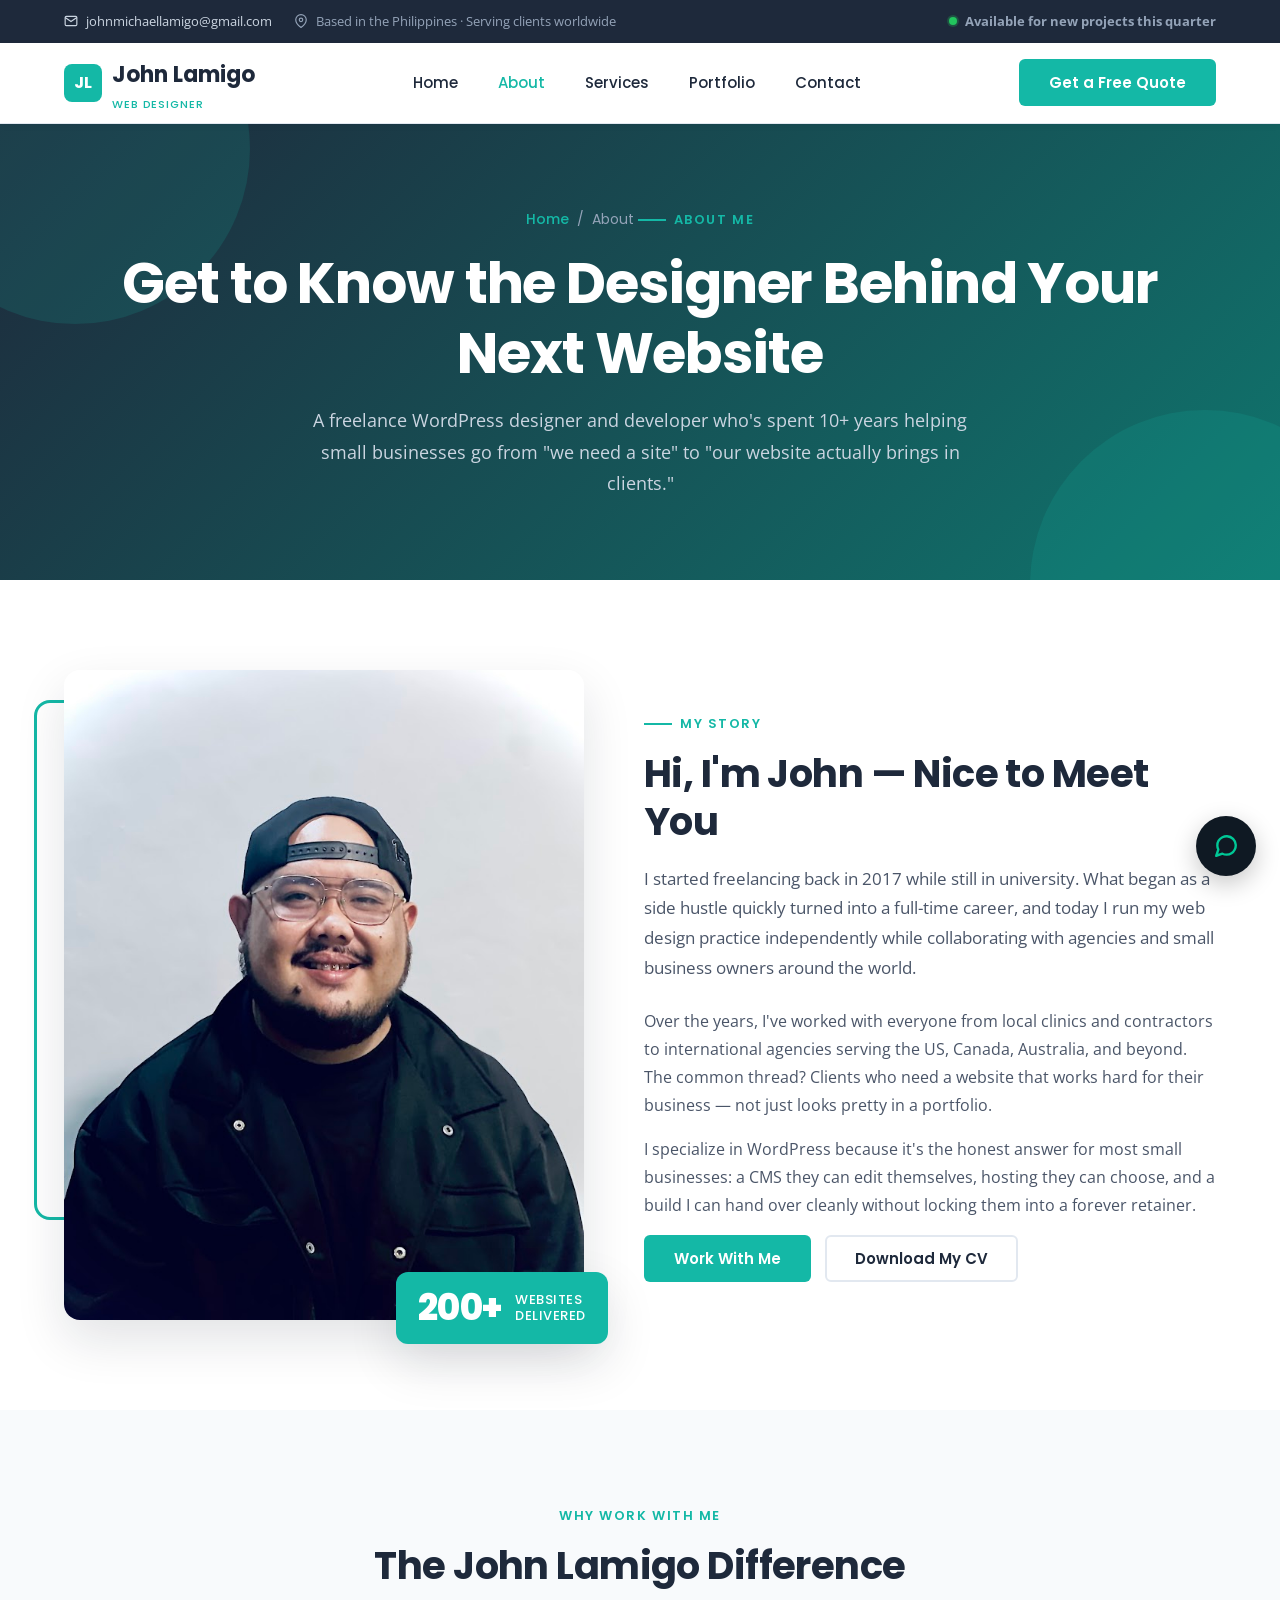
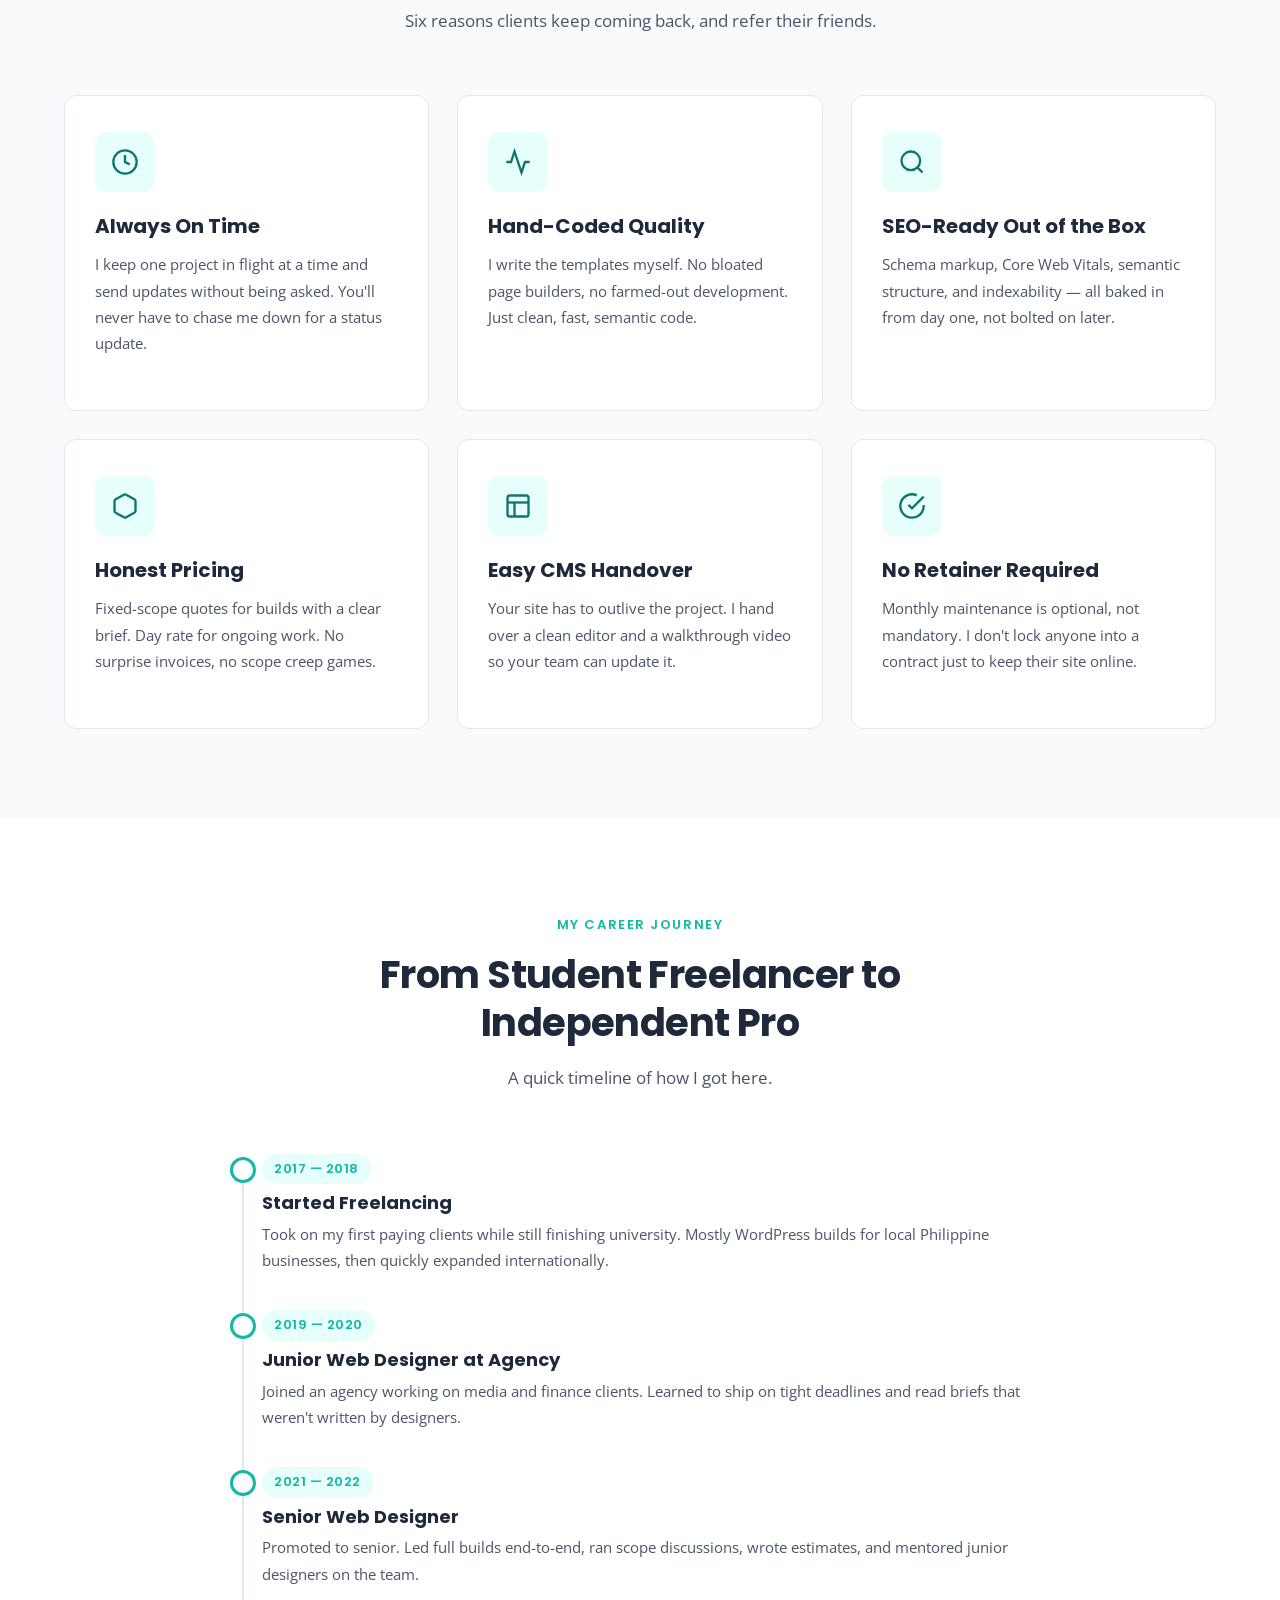
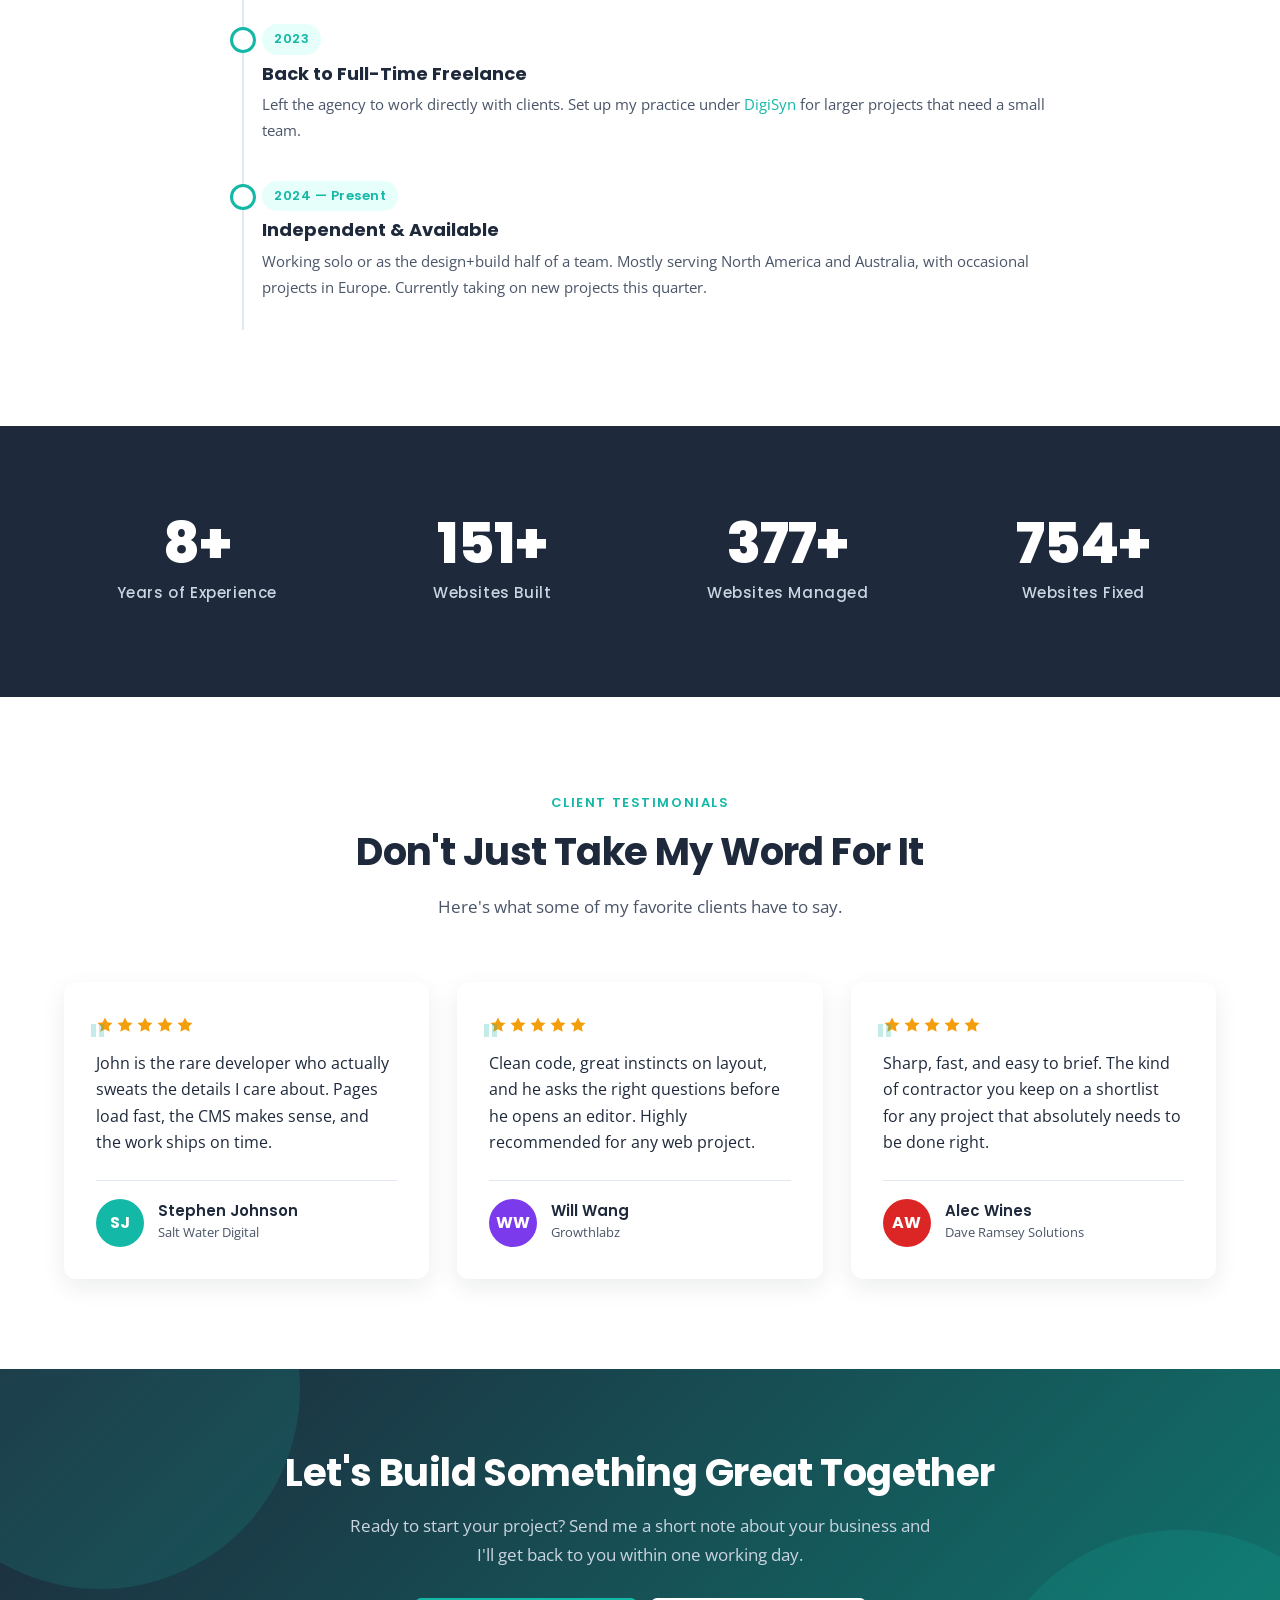
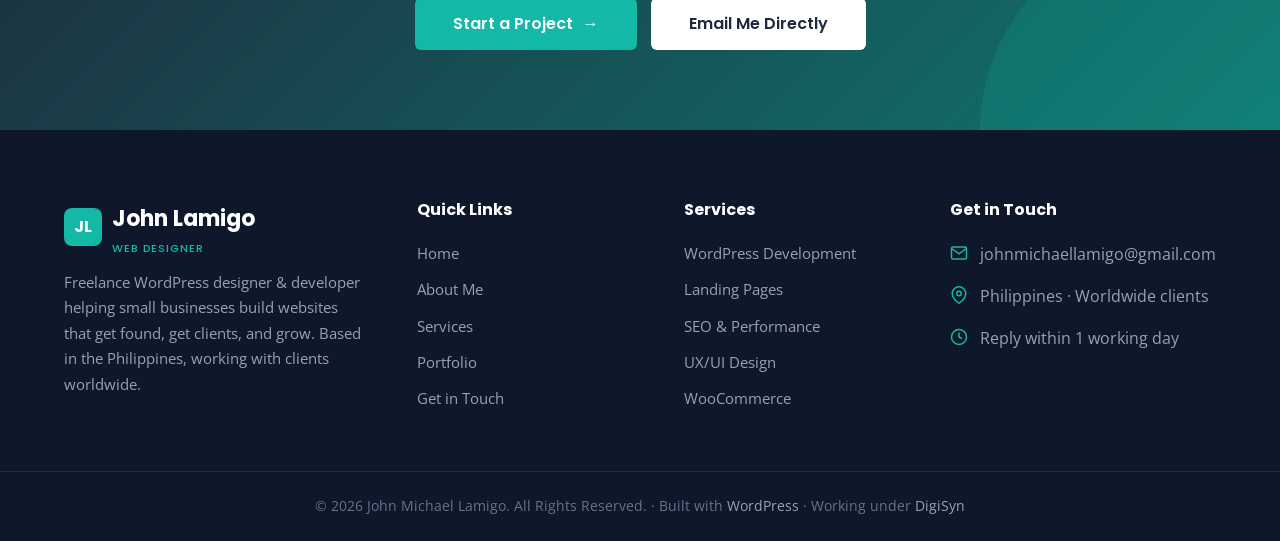
==== about.html @ da776860 "Add website files" ====
<!DOCTYPE html>
<html lang="en">
<head>
<meta charset="UTF-8">
<meta name="viewport" content="width=device-width, initial-scale=1.0">
<title>About Me — John Michael Lamigo, Freelance Web Designer</title>
<meta name="description" content="Meet John Michael Lamigo — freelance WordPress designer & developer with 10+ years of experience, 200+ built, 500+ managed, and 1000+ fixed websites for clients worldwide.">
<link rel="canonical" href="https://johnlamigo.com/about">
<link rel="stylesheet" href="style.css">
</head>
<body>

<div class="utility-bar">
  <div class="container">
    <div class="ub-info">
      <a href="mailto:johnmichaellamigo@gmail.com">
        <svg viewBox="0 0 24 24"><path d="M4 4h16c1.1 0 2 .9 2 2v12c0 1.1-.9 2-2 2H4c-1.1 0-2-.9-2-2V6c0-1.1.9-2 2-2z"/><polyline points="22,6 12,13 2,6"/></svg>
        johnmichaellamigo@gmail.com
      </a>
      <span>
        <svg viewBox="0 0 24 24"><path d="M21 10c0 7-9 13-9 13s-9-6-9-13a9 9 0 0118 0z"/><circle cx="12" cy="10" r="3"/></svg>
        Based in the Philippines · Serving clients worldwide
      </span>
    </div>
    <div class="ub-status"><span class="dot"></span><strong>Available for new projects this quarter</strong></div>
  </div>
</div>

<header class="site-header">
  <div class="container">
    <a href="index.html" class="logo">
      <span class="logo-mark"><span>JL</span></span>
      <span class="logo-text">John Lamigo<small>Web Designer</small></span>
    </a>
    <nav>
      <ul class="main-nav" id="mainNav">
        <li><a href="index.html">Home</a></li>
        <li><a href="about.html" class="current">About</a></li>
        <li><a href="services.html">Services</a></li>
        <li><a href="work.html">Portfolio</a></li>
        <li><a href="index.html#contact">Contact</a></li>
      </ul>
    </nav>
    <div class="header-cta">
      <a href="index.html#contact" class="btn btn-primary">Get a Free Quote</a>
      <button class="menu-toggle" aria-expanded="false" aria-controls="mainNav" aria-label="Open menu">
        <svg viewBox="0 0 24 24"><line x1="3" y1="6" x2="21" y2="6"/><line x1="3" y1="12" x2="21" y2="12"/><line x1="3" y1="18" x2="21" y2="18"/></svg>
      </button>
    </div>
  </div>
</header>

<main>

<section class="page-hero">
  <div class="container">
    <div class="breadcrumb"><a href="index.html">Home</a> <span>/</span> <span>About</span></div>
    <div class="eyebrow">About Me</div>
    <h1>Get to Know the Designer Behind Your Next Website</h1>
    <p class="lead">A freelance WordPress designer and developer who's spent 10+ years helping small businesses go from "we need a site" to "our website actually brings in clients."</p>
  </div>
</section>

<section class="section">
  <div class="container">
    <div class="about-grid">
      <div class="about-photo-wrap rv">
        <div class="about-photo">
          <img src="john.jpg" alt="John Michael Lamigo">
        </div>
        <div class="about-photo-badge">
          <span class="num">200+</span>
          <span class="lbl">Websites<br>Delivered</span>
        </div>
      </div>

      <div class="about-body rv">
        <div class="eyebrow">My Story</div>
        <h2>Hi, I'm John — Nice to Meet You</h2>
        <p class="lead">
          I started freelancing back in 2017 while still in university. What began as a side hustle quickly turned into a full-time career, and today I run my web design practice independently while collaborating with agencies and small business owners around the world.
        </p>
        <p>
          Over the years, I've worked with everyone from local clinics and contractors to international agencies serving the US, Canada, Australia, and beyond. The common thread? Clients who need a website that works hard for their business — not just looks pretty in a portfolio.
        </p>
        <p>
          I specialize in WordPress because it's the honest answer for most small businesses: a CMS they can edit themselves, hosting they can choose, and a build I can hand over cleanly without locking them into a forever retainer.
        </p>
        <div class="about-actions">
          <a href="index.html#contact" class="btn btn-primary">Work With Me</a>
          <a href="https://johnlamigo.digisyn.co/wp-content/uploads/2025/09/JOHN-MICHAEL-LAMIGO-CV-2025.pdf" class="btn btn-outline" target="_blank" rel="noopener">Download My CV</a>
        </div>
      </div>
    </div>
  </div>
</section>

<section class="section gray">
  <div class="container">
    <div class="section-head rv">
      <div class="eyebrow">Why Work With Me</div>
      <h2>The John Lamigo Difference</h2>
      <p class="lead">Six reasons clients keep coming back, and refer their friends.</p>
    </div>

    <div class="svc-grid">
      <div class="svc-card rv">
        <div class="svc-icon"><svg viewBox="0 0 24 24"><circle cx="12" cy="12" r="10"/><polyline points="12 6 12 12 16 14"/></svg></div>
        <h3>Always On Time</h3>
        <p>I keep one project in flight at a time and send updates without being asked. You'll never have to chase me down for a status update.</p>
      </div>
      <div class="svc-card rv">
        <div class="svc-icon"><svg viewBox="0 0 24 24"><polyline points="22 12 18 12 15 21 9 3 6 12 2 12"/></svg></div>
        <h3>Hand-Coded Quality</h3>
        <p>I write the templates myself. No bloated page builders, no farmed-out development. Just clean, fast, semantic code.</p>
      </div>
      <div class="svc-card rv">
        <div class="svc-icon"><svg viewBox="0 0 24 24"><circle cx="11" cy="11" r="8"/><line x1="21" y1="21" x2="16.65" y2="16.65"/></svg></div>
        <h3>SEO-Ready Out of the Box</h3>
        <p>Schema markup, Core Web Vitals, semantic structure, and indexability — all baked in from day one, not bolted on later.</p>
      </div>
      <div class="svc-card rv">
        <div class="svc-icon"><svg viewBox="0 0 24 24"><path d="M21 16V8a2 2 0 00-1-1.73l-7-4a2 2 0 00-2 0l-7 4A2 2 0 003 8v8a2 2 0 001 1.73l7 4a2 2 0 002 0l7-4A2 2 0 0021 16z"/></svg></div>
        <h3>Honest Pricing</h3>
        <p>Fixed-scope quotes for builds with a clear brief. Day rate for ongoing work. No surprise invoices, no scope creep games.</p>
      </div>
      <div class="svc-card rv">
        <div class="svc-icon"><svg viewBox="0 0 24 24"><rect x="3" y="3" width="18" height="18" rx="2"/><line x1="3" y1="9" x2="21" y2="9"/><line x1="9" y1="21" x2="9" y2="9"/></svg></div>
        <h3>Easy CMS Handover</h3>
        <p>Your site has to outlive the project. I hand over a clean editor and a walkthrough video so your team can update it.</p>
      </div>
      <div class="svc-card rv">
        <div class="svc-icon"><svg viewBox="0 0 24 24"><path d="M22 11.08V12a10 10 0 11-5.93-9.14"/><polyline points="22 4 12 14.01 9 11.01"/></svg></div>
        <h3>No Retainer Required</h3>
        <p>Monthly maintenance is optional, not mandatory. I don't lock anyone into a contract just to keep their site online.</p>
      </div>
    </div>
  </div>
</section>

<!-- Timeline -->
<section class="section">
  <div class="container">
    <div class="section-head rv">
      <div class="eyebrow">My Career Journey</div>
      <h2>From Student Freelancer to Independent Pro</h2>
      <p class="lead">A quick timeline of how I got here.</p>
    </div>

    <div class="timeline rv">
      <div class="tl-item">
        <span class="tl-year">2017 — 2018</span>
        <h3>Started Freelancing</h3>
        <p>Took on my first paying clients while still finishing university. Mostly WordPress builds for local Philippine businesses, then quickly expanded internationally.</p>
      </div>
      <div class="tl-item">
        <span class="tl-year">2019 — 2020</span>
        <h3>Junior Web Designer at Agency</h3>
        <p>Joined an agency working on media and finance clients. Learned to ship on tight deadlines and read briefs that weren't written by designers.</p>
      </div>
      <div class="tl-item">
        <span class="tl-year">2021 — 2022</span>
        <h3>Senior Web Designer</h3>
        <p>Promoted to senior. Led full builds end-to-end, ran scope discussions, wrote estimates, and mentored junior designers on the team.</p>
      </div>
      <div class="tl-item">
        <span class="tl-year">2023</span>
        <h3>Back to Full-Time Freelance</h3>
        <p>Left the agency to work directly with clients. Set up my practice under <a href="https://digisyn.co" rel="noopener" target="_blank">DigiSyn</a> for larger projects that need a small team.</p>
      </div>
      <div class="tl-item">
        <span class="tl-year">2024 — Present</span>
        <h3>Independent &amp; Available</h3>
        <p>Working solo or as the design+build half of a team. Mostly serving North America and Australia, with occasional projects in Europe. Currently taking on new projects this quarter.</p>
      </div>
    </div>
  </div>
</section>

<!-- Stats -->
<section class="section dark">
  <div class="container">
    <div class="stats-grid rv">
      <div class="stat-item">
        <h3><span data-count="10" data-suffix="+">0</span></h3>
        <p>Years of Experience</p>
      </div>
      <div class="stat-item">
        <h3><span data-count="200" data-suffix="+">0</span></h3>
        <p>Websites Built</p>
      </div>
      <div class="stat-item">
        <h3><span data-count="500" data-suffix="+">0</span></h3>
        <p>Websites Managed</p>
      </div>
      <div class="stat-item">
        <h3><span data-count="1000" data-suffix="+">0</span></h3>
        <p>Websites Fixed</p>
      </div>
    </div>
  </div>
</section>

<!-- Testimonials -->
<section class="section">
  <div class="container">
    <div class="section-head rv">
      <div class="eyebrow">Client Testimonials</div>
      <h2>Don't Just Take My Word For It</h2>
      <p class="lead">Here's what some of my favorite clients have to say.</p>
    </div>

    <div class="testi-grid">
      <div class="testi-card rv">
        <div class="stars">
          <svg viewBox="0 0 24 24"><polygon points="12 2 15.09 8.26 22 9.27 17 14.14 18.18 21.02 12 17.77 5.82 21.02 7 14.14 2 9.27 8.91 8.26 12 2"/></svg>
          <svg viewBox="0 0 24 24"><polygon points="12 2 15.09 8.26 22 9.27 17 14.14 18.18 21.02 12 17.77 5.82 21.02 7 14.14 2 9.27 8.91 8.26 12 2"/></svg>
          <svg viewBox="0 0 24 24"><polygon points="12 2 15.09 8.26 22 9.27 17 14.14 18.18 21.02 12 17.77 5.82 21.02 7 14.14 2 9.27 8.91 8.26 12 2"/></svg>
          <svg viewBox="0 0 24 24"><polygon points="12 2 15.09 8.26 22 9.27 17 14.14 18.18 21.02 12 17.77 5.82 21.02 7 14.14 2 9.27 8.91 8.26 12 2"/></svg>
          <svg viewBox="0 0 24 24"><polygon points="12 2 15.09 8.26 22 9.27 17 14.14 18.18 21.02 12 17.77 5.82 21.02 7 14.14 2 9.27 8.91 8.26 12 2"/></svg>
        </div>
        <blockquote>John is the rare developer who actually sweats the details I care about. Pages load fast, the CMS makes sense, and the work ships on time.</blockquote>
        <div class="testi-author">
          <div class="testi-avatar">SJ</div>
          <div><p class="name">Stephen Johnson</p><p class="role">Salt Water Digital</p></div>
        </div>
      </div>

      <div class="testi-card rv">
        <div class="stars">
          <svg viewBox="0 0 24 24"><polygon points="12 2 15.09 8.26 22 9.27 17 14.14 18.18 21.02 12 17.77 5.82 21.02 7 14.14 2 9.27 8.91 8.26 12 2"/></svg>
          <svg viewBox="0 0 24 24"><polygon points="12 2 15.09 8.26 22 9.27 17 14.14 18.18 21.02 12 17.77 5.82 21.02 7 14.14 2 9.27 8.91 8.26 12 2"/></svg>
          <svg viewBox="0 0 24 24"><polygon points="12 2 15.09 8.26 22 9.27 17 14.14 18.18 21.02 12 17.77 5.82 21.02 7 14.14 2 9.27 8.91 8.26 12 2"/></svg>
          <svg viewBox="0 0 24 24"><polygon points="12 2 15.09 8.26 22 9.27 17 14.14 18.18 21.02 12 17.77 5.82 21.02 7 14.14 2 9.27 8.91 8.26 12 2"/></svg>
          <svg viewBox="0 0 24 24"><polygon points="12 2 15.09 8.26 22 9.27 17 14.14 18.18 21.02 12 17.77 5.82 21.02 7 14.14 2 9.27 8.91 8.26 12 2"/></svg>
        </div>
        <blockquote>Clean code, great instincts on layout, and he asks the right questions before he opens an editor. Highly recommended for any web project.</blockquote>
        <div class="testi-author">
          <div class="testi-avatar" style="background:#7C3AED;">WW</div>
          <div><p class="name">Will Wang</p><p class="role">Growthlabz</p></div>
        </div>
      </div>

      <div class="testi-card rv">
        <div class="stars">
          <svg viewBox="0 0 24 24"><polygon points="12 2 15.09 8.26 22 9.27 17 14.14 18.18 21.02 12 17.77 5.82 21.02 7 14.14 2 9.27 8.91 8.26 12 2"/></svg>
          <svg viewBox="0 0 24 24"><polygon points="12 2 15.09 8.26 22 9.27 17 14.14 18.18 21.02 12 17.77 5.82 21.02 7 14.14 2 9.27 8.91 8.26 12 2"/></svg>
          <svg viewBox="0 0 24 24"><polygon points="12 2 15.09 8.26 22 9.27 17 14.14 18.18 21.02 12 17.77 5.82 21.02 7 14.14 2 9.27 8.91 8.26 12 2"/></svg>
          <svg viewBox="0 0 24 24"><polygon points="12 2 15.09 8.26 22 9.27 17 14.14 18.18 21.02 12 17.77 5.82 21.02 7 14.14 2 9.27 8.91 8.26 12 2"/></svg>
          <svg viewBox="0 0 24 24"><polygon points="12 2 15.09 8.26 22 9.27 17 14.14 18.18 21.02 12 17.77 5.82 21.02 7 14.14 2 9.27 8.91 8.26 12 2"/></svg>
        </div>
        <blockquote>Sharp, fast, and easy to brief. The kind of contractor you keep on a shortlist for any project that absolutely needs to be done right.</blockquote>
        <div class="testi-author">
          <div class="testi-avatar" style="background:#DC2626;">AW</div>
          <div><p class="name">Alec Wines</p><p class="role">Dave Ramsey Solutions</p></div>
        </div>
      </div>
    </div>
  </div>
</section>

<!-- CTA -->
<section class="cta-banner">
  <div class="container">
    <h2 class="rv">Let's Build Something Great Together</h2>
    <p class="rv">Ready to start your project? Send me a short note about your business and I'll get back to you within one working day.</p>
    <div class="cta-actions rv">
      <a href="index.html#contact" class="btn btn-primary btn-lg">Start a Project <span class="arrow">→</span></a>
      <a href="mailto:johnmichaellamigo@gmail.com" class="btn btn-light btn-lg">Email Me Directly</a>
    </div>
  </div>
</section>

</main>

<footer class="site-footer">
  <div class="container">
    <div class="footer-grid">
      <div class="footer-about">
        <a href="index.html" class="logo">
          <span class="logo-mark"><span>JL</span></span>
          <span class="logo-text">John Lamigo<small>Web Designer</small></span>
        </a>
        <p>Freelance WordPress designer & developer helping small businesses build websites that get found, get clients, and grow. Based in the Philippines, working with clients worldwide.</p>
      </div>
      <div>
        <h4>Quick Links</h4>
        <ul>
          <li><a href="index.html">Home</a></li>
          <li><a href="about.html">About Me</a></li>
          <li><a href="services.html">Services</a></li>
          <li><a href="work.html">Portfolio</a></li>
          <li><a href="index.html#contact">Get in Touch</a></li>
        </ul>
      </div>
      <div>
        <h4>Services</h4>
        <ul>
          <li><a href="services.html#wordpress">WordPress Development</a></li>
          <li><a href="services.html#funnels">Landing Pages</a></li>
          <li><a href="services.html#seo">SEO & Performance</a></li>
          <li><a href="services.html#ux">UX/UI Design</a></li>
          <li><a href="services.html#woo">WooCommerce</a></li>
        </ul>
      </div>
      <div>
        <h4>Get in Touch</h4>
        <div class="footer-contact-item">
          <svg viewBox="0 0 24 24"><path d="M4 4h16c1.1 0 2 .9 2 2v12c0 1.1-.9 2-2 2H4c-1.1 0-2-.9-2-2V6c0-1.1.9-2 2-2z"/><polyline points="22,6 12,13 2,6"/></svg>
          <a href="mailto:johnmichaellamigo@gmail.com">johnmichaellamigo@gmail.com</a>
        </div>
        <div class="footer-contact-item">
          <svg viewBox="0 0 24 24"><path d="M21 10c0 7-9 13-9 13s-9-6-9-13a9 9 0 0118 0z"/><circle cx="12" cy="10" r="3"/></svg>
          <span>Philippines · Worldwide clients</span>
        </div>
        <div class="footer-contact-item">
          <svg viewBox="0 0 24 24"><circle cx="12" cy="12" r="10"/><polyline points="12 6 12 12 16 14"/></svg>
          <span>Reply within 1 working day</span>
        </div>
      </div>
    </div>
  </div>
  <div class="footer-bar">
    <div class="container">
      © <span id="year">2025</span> John Michael Lamigo. All Rights Reserved. ·
      Built with <a href="https://wordpress.org" rel="noopener">WordPress</a> ·
      Working under <a href="https://digisyn.co" rel="noopener">DigiSyn</a>
    </div>
  </div>
</footer>

<script>document.getElementById('year').textContent = new Date().getFullYear();</script>
<script src="site.js" defer></script>
<script src="chatbot.js" defer></script>
</body>
</html>
---- style.css ----
/* =================================================================
   John Michael Lamigo — Web Designer & Developer
   Theme: classic WordPress freelancer (Astra-style)
   ================================================================= */

@import url('https://fonts.googleapis.com/css2?family=Poppins:wght@300;400;500;600;700;800&family=Open+Sans:wght@400;500;600&display=swap');

/* ---------- reset + base ---------- */
*, *::before, *::after { box-sizing: border-box; }
html { scroll-behavior: smooth; }
body {
  margin: 0;
  font-family: 'Open Sans', system-ui, -apple-system, Segoe UI, Roboto, sans-serif;
  font-size: 16px;
  line-height: 1.75;
  color: #4A5568;
  background: #ffffff;
  -webkit-font-smoothing: antialiased;
  overflow-x: hidden;
}
img { max-width: 100%; height: auto; display: block; }

h1, h2, h3, h4, h5, h6 {
  font-family: 'Poppins', sans-serif;
  color: #1E293B;
  margin: 0 0 .6em;
  font-weight: 700;
  line-height: 1.25;
}
h1 { font-size: clamp(2.25rem, 4.4vw, 3.5rem); letter-spacing: -0.02em; }
h2 { font-size: clamp(1.875rem, 3vw, 2.5rem); letter-spacing: -0.015em; }
h3 { font-size: 1.375rem; }
h4 { font-size: 1.125rem; }

p { margin: 0 0 1em; }
a  { color: #14B8A6; text-decoration: none; transition: color .2s ease; }
a:hover { color: #0F766E; }

/* CSS vars for easy theming */
:root {
  --primary:     #1E293B;
  --primary-2:   #334155;
  --accent:      #14B8A6;
  --accent-dark: #0F766E;
  --accent-soft: #E6FFFA;
  --text:        #4A5568;
  --text-dark:   #1E293B;
  --text-light:  #94A3B8;
  --bg:          #FFFFFF;
  --bg-soft:     #F8FAFC;
  --bg-soft-2:   #F1F5F9;
  --border:      #E2E8F0;
  --star:        #F59E0B;
  --shadow-sm:   0 2px 6px rgba(15,23,42,0.06);
  --shadow-md:   0 8px 24px rgba(15,23,42,0.08);
  --shadow-lg:   0 20px 50px rgba(15,23,42,0.12);
}

/* ---------- layout primitives ---------- */
.container {
  max-width: 1200px;
  margin: 0 auto;
  padding: 0 24px;
}

.section { padding: 90px 0; }
.section.gray { background: var(--bg-soft); }
.section.dark { background: var(--primary); color: #CBD5E1; }
.section.dark h1, .section.dark h2, .section.dark h3 { color: #fff; }

.section-head { text-align: center; max-width: 720px; margin: 0 auto 60px; }
.eyebrow {
  display: inline-block;
  font-family: 'Poppins', sans-serif;
  font-size: .8125rem;
  font-weight: 600;
  letter-spacing: 0.12em;
  text-transform: uppercase;
  color: var(--accent);
  margin-bottom: 14px;
  position: relative;
  padding-left: 36px;
}
.eyebrow::before {
  content: '';
  position: absolute;
  left: 0; top: 50%;
  width: 28px; height: 2px;
  background: var(--accent);
  transform: translateY(-50%);
}
.section-head .eyebrow { padding-left: 0; }
.section-head .eyebrow::before { display: none; }
.section-head h2 { margin-bottom: 16px; }
.section-head .lead {
  font-size: 1.0625rem;
  color: var(--text);
  max-width: 600px;
  margin: 0 auto;
}

/* ---------- top utility bar ---------- */
.utility-bar {
  background: var(--primary);
  color: #94A3B8;
  font-size: .8125rem;
  padding: 10px 0;
}
.utility-bar .container {
  display: flex;
  justify-content: space-between;
  align-items: center;
  flex-wrap: wrap;
  gap: 10px;
}
.utility-bar a { color: #CBD5E1; }
.utility-bar a:hover { color: #fff; }
.utility-bar .ub-info {
  display: flex; gap: 22px; flex-wrap: wrap; align-items: center;
}
.utility-bar .ub-info span,
.utility-bar .ub-info a {
  display: inline-flex; align-items: center; gap: 8px;
}
.utility-bar svg { width: 14px; height: 14px; stroke: currentColor; fill: none; stroke-width: 2; }
.utility-bar .ub-status {
  display: inline-flex; align-items: center; gap: 8px;
}
.utility-bar .ub-status .dot {
  width: 8px; height: 8px; border-radius: 50%;
  background: #22C55E;
  box-shadow: 0 0 0 2px rgba(34,197,94,0.25);
}

/* ---------- header / navigation ---------- */
.site-header {
  background: #fff;
  border-bottom: 1px solid var(--border);
  position: sticky;
  top: 0; z-index: 50;
  box-shadow: var(--shadow-sm);
}
.site-header .container {
  display: flex;
  align-items: center;
  justify-content: space-between;
  height: 80px;
}
.logo {
  font-family: 'Poppins', sans-serif;
  font-size: 1.375rem;
  font-weight: 700;
  color: var(--primary);
  display: inline-flex;
  align-items: center;
  gap: 10px;
}
.logo:hover { color: var(--primary); }
.logo-mark {
  width: 38px; height: 38px;
  background: var(--accent);
  border-radius: 8px;
  display: inline-flex;
  align-items: center;
  justify-content: center;
  color: #fff;
  font-weight: 700;
  font-size: 1rem;
  letter-spacing: -0.02em;
}
.logo-mark span { line-height: 1; }
.logo-text small {
  display: block;
  font-size: .6875rem;
  color: var(--accent);
  font-weight: 500;
  letter-spacing: 0.08em;
  text-transform: uppercase;
  line-height: 1;
  margin-top: 4px;
}

.main-nav {
  display: flex;
  align-items: center;
  gap: 8px;
  list-style: none;
  margin: 0; padding: 0;
}
.main-nav a {
  display: inline-block;
  padding: 10px 16px;
  font-family: 'Poppins', sans-serif;
  font-size: .9375rem;
  font-weight: 500;
  color: var(--primary);
  border-radius: 6px;
}
.main-nav a:hover { color: var(--accent); background: var(--bg-soft); }
.main-nav a.current { color: var(--accent); }

.header-cta {
  display: flex; align-items: center; gap: 16px;
}
.menu-toggle {
  display: none;
  background: var(--primary);
  border: 0;
  color: #fff;
  width: 42px; height: 42px;
  border-radius: 6px;
  align-items: center;
  justify-content: center;
}
.menu-toggle svg { width: 22px; height: 22px; stroke: currentColor; fill: none; stroke-width: 2; }

/* ---------- buttons ---------- */
.btn {
  display: inline-flex;
  align-items: center;
  gap: 10px;
  padding: 14px 28px;
  font-family: 'Poppins', sans-serif;
  font-weight: 600;
  font-size: .9375rem;
  border-radius: 6px;
  border: 2px solid transparent;
  cursor: pointer;
  transition: all .25s ease;
  text-align: center;
  line-height: 1;
}
.btn-primary {
  background: var(--accent);
  color: #fff;
}
.btn-primary:hover {
  background: var(--accent-dark);
  color: #fff;
  transform: translateY(-2px);
  box-shadow: 0 10px 20px rgba(20,184,166,0.3);
}
.btn-outline {
  background: transparent;
  color: var(--primary);
  border-color: var(--border);
}
.btn-outline:hover {
  background: var(--primary);
  color: #fff;
  border-color: var(--primary);
}
.btn-dark {
  background: var(--primary);
  color: #fff;
}
.btn-dark:hover {
  background: var(--accent);
  color: #fff;
  transform: translateY(-2px);
}
.btn-light {
  background: #fff;
  color: var(--primary);
}
.btn-light:hover {
  background: var(--accent);
  color: #fff;
}
.btn .arrow { transition: transform .2s ease; }
.btn:hover .arrow { transform: translateX(3px); }
.btn-lg { padding: 16px 36px; font-size: 1rem; }
.btn-sm { padding: 10px 20px; font-size: .8125rem; }

/* ---------- HERO ---------- */
.hero {
  position: relative;
  padding: 100px 0 100px;
  background: linear-gradient(135deg, #F8FAFC 0%, #E6FFFA 100%);
  overflow: hidden;
}
.hero::before {
  content: '';
  position: absolute;
  right: -200px; top: -150px;
  width: 600px; height: 600px;
  background: radial-gradient(circle, rgba(20,184,166,0.12) 0%, transparent 70%);
  border-radius: 50%;
  pointer-events: none;
}
.hero-grid {
  display: grid;
  grid-template-columns: 1.2fr 1fr;
  gap: 60px;
  align-items: center;
  position: relative;
}
.hero-eyebrow {
  display: inline-flex;
  align-items: center;
  gap: 10px;
  padding: 8px 18px;
  background: rgba(20,184,166,0.12);
  color: var(--accent-dark);
  border-radius: 999px;
  font-family: 'Poppins', sans-serif;
  font-size: .8125rem;
  font-weight: 600;
  letter-spacing: 0.04em;
  margin-bottom: 20px;
}
.hero-eyebrow .dot {
  width: 8px; height: 8px; border-radius: 50%;
  background: #22C55E;
  animation: hero-pulse 2s ease-out infinite;
}
@keyframes hero-pulse {
  0% { box-shadow: 0 0 0 0 rgba(34,197,94,0.5); }
  70% { box-shadow: 0 0 0 8px rgba(34,197,94,0); }
}
.hero h1 {
  margin-bottom: 20px;
}
.hero h1 .accent {
  color: var(--accent);
  position: relative;
}
.hero h1 .accent::after {
  content: '';
  position: absolute;
  left: 0; bottom: 4px;
  height: 8px; width: 100%;
  background: rgba(20,184,166,0.18);
  z-index: -1;
}
.hero-sub {
  font-size: 1.125rem;
  color: var(--text);
  margin-bottom: 32px;
  max-width: 520px;
}
.hero-actions {
  display: flex; gap: 14px; flex-wrap: wrap;
  margin-bottom: 36px;
}
.hero-trust {
  display: flex; gap: 24px; flex-wrap: wrap; align-items: center;
}
.hero-trust .stars { display: inline-flex; gap: 2px; color: var(--star); }
.hero-trust .stars svg { width: 16px; height: 16px; fill: currentColor; }
.hero-trust strong { color: var(--primary); font-family: 'Poppins', sans-serif; font-weight: 600; }
.hero-trust .sep { color: var(--border); }

.hero-visual {
  position: relative;
}
.hero-photo-wrap {
  position: relative;
  border-radius: 16px;
  overflow: hidden;
  box-shadow: var(--shadow-lg);
  aspect-ratio: 4/5;
}
.hero-photo-wrap img {
  width: 100%; height: 100%;
  object-fit: cover;
}
.hero-photo-wrap::after {
  content: '';
  position: absolute;
  inset: 0;
  background: linear-gradient(180deg, transparent 60%, rgba(30,41,59,0.25) 100%);
}
.hero-badge {
  position: absolute;
  background: #fff;
  padding: 16px 20px;
  border-radius: 12px;
  box-shadow: var(--shadow-md);
  display: flex;
  align-items: center;
  gap: 12px;
}
.hero-badge .badge-icon {
  width: 42px; height: 42px;
  background: var(--accent-soft);
  color: var(--accent-dark);
  border-radius: 8px;
  display: inline-flex; align-items: center; justify-content: center;
}
.hero-badge .badge-icon svg { width: 22px; height: 22px; stroke: currentColor; fill: none; stroke-width: 2; }
.hero-badge .badge-text strong {
  display: block;
  font-family: 'Poppins', sans-serif;
  color: var(--primary);
  font-size: 1.125rem;
  font-weight: 700;
}
.hero-badge .badge-text span {
  font-size: .8125rem;
  color: var(--text);
}
.hero-badge.b1 { top: 20px; left: -30px; }
.hero-badge.b2 { bottom: 30px; right: -30px; }

/* ---------- page hero (subpages) ---------- */
.page-hero {
  background: linear-gradient(135deg, var(--primary) 0%, #0F766E 100%);
  color: #fff;
  padding: 80px 0;
  text-align: center;
  position: relative;
  overflow: hidden;
}
.page-hero::before, .page-hero::after {
  content: '';
  position: absolute;
  width: 350px; height: 350px;
  border-radius: 50%;
  background: rgba(20,184,166,0.15);
}
.page-hero::before { top: -150px; left: -100px; }
.page-hero::after { bottom: -180px; right: -100px; }
.page-hero .container { position: relative; z-index: 1; }
.page-hero .eyebrow { color: var(--accent); }
.page-hero .eyebrow::before { background: var(--accent); }
.page-hero h1 { color: #fff; margin-bottom: 16px; }
.page-hero .breadcrumb {
  display: inline-flex; align-items: center; gap: 8px;
  font-family: 'Poppins', sans-serif;
  font-size: .875rem;
  color: #94A3B8;
  margin-bottom: 18px;
}
.page-hero .breadcrumb a { color: var(--accent); font-weight: 500; }
.page-hero .lead { color: #CBD5E1; max-width: 660px; margin: 0 auto; font-size: 1.125rem; }

/* ---------- trusted strip ---------- */
.trusted-strip {
  border-bottom: 1px solid var(--border);
  padding: 36px 0;
}
.trusted-strip .label {
  font-family: 'Poppins', sans-serif;
  font-size: .8125rem;
  font-weight: 600;
  letter-spacing: 0.1em;
  text-transform: uppercase;
  color: var(--text-light);
  text-align: center;
  margin-bottom: 22px;
}
.trusted-logos {
  display: flex;
  justify-content: center;
  flex-wrap: wrap;
  gap: 50px 60px;
  align-items: center;
}
.trusted-logos .logo-item {
  font-family: 'Poppins', sans-serif;
  font-weight: 600;
  color: #94A3B8;
  font-size: 1rem;
  letter-spacing: -0.01em;
  opacity: 0.75;
  transition: opacity .2s ease, color .2s ease;
  display: inline-flex; align-items: center; gap: 8px;
}
.trusted-logos .logo-item:hover { color: var(--primary); opacity: 1; }
.trusted-logos .logo-item .lm-dot { width: 6px; height: 6px; border-radius: 50%; background: var(--accent); }

/* ---------- services grid ---------- */
.svc-grid {
  display: grid;
  grid-template-columns: repeat(3, 1fr);
  gap: 28px;
}
.svc-card {
  background: #fff;
  border: 1px solid var(--border);
  border-radius: 12px;
  padding: 36px 30px;
  transition: all .3s ease;
  position: relative;
}
.svc-card:hover {
  border-color: var(--accent);
  transform: translateY(-6px);
  box-shadow: var(--shadow-lg);
}
.svc-icon {
  width: 60px; height: 60px;
  border-radius: 12px;
  background: var(--accent-soft);
  color: var(--accent-dark);
  display: inline-flex;
  align-items: center;
  justify-content: center;
  margin-bottom: 22px;
  transition: all .3s ease;
}
.svc-card:hover .svc-icon { background: var(--accent); color: #fff; }
.svc-icon svg { width: 28px; height: 28px; stroke: currentColor; fill: none; stroke-width: 2; }
.svc-card h3 { margin-bottom: 12px; font-size: 1.25rem; }
.svc-card p {
  color: var(--text);
  margin-bottom: 18px;
  font-size: .9375rem;
}
.svc-link {
  font-family: 'Poppins', sans-serif;
  font-weight: 600;
  font-size: .875rem;
  color: var(--accent);
  display: inline-flex; align-items: center; gap: 6px;
}
.svc-link:hover { color: var(--accent-dark); gap: 10px; }

/* ---------- portfolio grid ---------- */
.portfolio-filters {
  display: flex;
  justify-content: center;
  gap: 8px;
  flex-wrap: wrap;
  margin-bottom: 40px;
}
.portfolio-filters .filter-btn {
  background: transparent;
  border: 1px solid var(--border);
  font-family: 'Poppins', sans-serif;
  font-size: .875rem;
  font-weight: 500;
  padding: 8px 18px;
  border-radius: 999px;
  color: var(--text);
  cursor: pointer;
  transition: all .2s ease;
}
.portfolio-filters .filter-btn:hover {
  color: var(--accent);
  border-color: var(--accent);
}
.portfolio-filters .filter-btn.active {
  background: var(--primary);
  color: #fff;
  border-color: var(--primary);
}

.portfolio-grid {
  display: grid;
  grid-template-columns: repeat(3, 1fr);
  gap: 28px;
}
.portfolio-item {
  position: relative;
  border-radius: 12px;
  overflow: hidden;
  aspect-ratio: 4/3;
  display: block;
  background: var(--primary);
  box-shadow: var(--shadow-sm);
  transition: transform .35s ease, box-shadow .35s ease;
}
.portfolio-item:hover { transform: translateY(-5px); box-shadow: var(--shadow-lg); }
.portfolio-thumb {
  position: absolute;
  inset: 0;
  display: flex;
  align-items: center;
  justify-content: center;
  font-family: 'Poppins', sans-serif;
  font-weight: 700;
  font-size: 1.625rem;
  color: rgba(255,255,255,0.95);
  letter-spacing: -0.02em;
  text-align: center;
  padding: 28px;
  line-height: 1.2;
}
.portfolio-thumb.g1 { background: linear-gradient(135deg, #1E293B 0%, #334155 100%); }
.portfolio-thumb.g2 { background: linear-gradient(135deg, #0F766E 0%, #14B8A6 100%); }
.portfolio-thumb.g3 { background: linear-gradient(135deg, #7C3AED 0%, #A78BFA 100%); }
.portfolio-thumb.g4 { background: linear-gradient(135deg, #DC2626 0%, #F87171 100%); }
.portfolio-thumb.g5 { background: linear-gradient(135deg, #EA580C 0%, #FB923C 100%); }
.portfolio-thumb.g6 { background: linear-gradient(135deg, #2563EB 0%, #60A5FA 100%); }
.portfolio-thumb.g7 { background: linear-gradient(135deg, #0EA5E9 0%, #38BDF8 100%); }
.portfolio-thumb.g8 { background: linear-gradient(135deg, #DB2777 0%, #F472B6 100%); }
.portfolio-thumb.g9 { background: linear-gradient(135deg, #65A30D 0%, #A3E635 100%); }
.portfolio-thumb.g10 { background: linear-gradient(135deg, #475569 0%, #94A3B8 100%); }
.portfolio-thumb.g11 { background: linear-gradient(135deg, #B45309 0%, #FCD34D 100%); }
.portfolio-thumb.g12 { background: linear-gradient(135deg, #134E4A 0%, #2DD4BF 100%); }

.portfolio-overlay {
  position: absolute;
  inset: 0;
  background: linear-gradient(180deg, transparent 30%, rgba(15,23,42,0.92) 100%);
  display: flex;
  align-items: flex-end;
  padding: 24px;
  opacity: 1;
  transition: opacity .3s ease;
}
.portfolio-info {
  color: #fff;
  width: 100%;
}
.portfolio-info .cat {
  display: inline-block;
  font-family: 'Poppins', sans-serif;
  font-size: .6875rem;
  font-weight: 600;
  letter-spacing: 0.1em;
  text-transform: uppercase;
  color: var(--accent);
  margin-bottom: 6px;
}
.portfolio-info h3 {
  color: #fff;
  font-size: 1.0625rem;
  margin: 0;
  display: flex;
  align-items: center;
  justify-content: space-between;
  gap: 12px;
}
.portfolio-info h3 .arrow {
  width: 32px; height: 32px;
  border-radius: 50%;
  background: var(--accent);
  display: inline-flex;
  align-items: center;
  justify-content: center;
  font-size: 1rem;
  transition: transform .2s ease;
  flex-shrink: 0;
}
.portfolio-item:hover .portfolio-info h3 .arrow { transform: rotate(-45deg); }

/* ---------- stats counter ---------- */
.stats-grid {
  display: grid;
  grid-template-columns: repeat(4, 1fr);
  gap: 30px;
  text-align: center;
}
.stat-item h3 {
  color: var(--accent);
  font-size: clamp(2.5rem, 5vw, 3.5rem);
  font-weight: 800;
  margin: 0 0 8px;
  letter-spacing: -0.02em;
  line-height: 1;
}
.stat-item p {
  margin: 0;
  font-family: 'Poppins', sans-serif;
  font-size: .9375rem;
  color: #CBD5E1;
  font-weight: 500;
  letter-spacing: 0.04em;
}

/* ---------- about block ---------- */
.about-grid {
  display: grid;
  grid-template-columns: 1fr 1.1fr;
  gap: 60px;
  align-items: center;
}
.about-photo-wrap {
  position: relative;
}
.about-photo {
  border-radius: 16px;
  overflow: hidden;
  aspect-ratio: 4/5;
  box-shadow: var(--shadow-lg);
}
.about-photo img { width: 100%; height: 100%; object-fit: cover; }
.about-photo-wrap::before {
  content: '';
  position: absolute;
  width: 80%; height: 80%;
  border: 3px solid var(--accent);
  border-radius: 16px;
  top: 30px; left: -30px;
  z-index: -1;
}
.about-photo-badge {
  position: absolute;
  bottom: -24px; right: -24px;
  background: var(--accent);
  color: #fff;
  padding: 18px 22px;
  border-radius: 12px;
  box-shadow: var(--shadow-lg);
  display: flex;
  align-items: center;
  gap: 14px;
}
.about-photo-badge .num {
  font-family: 'Poppins', sans-serif;
  font-size: 2.25rem;
  font-weight: 800;
  line-height: 1;
  letter-spacing: -0.02em;
}
.about-photo-badge .lbl {
  font-family: 'Poppins', sans-serif;
  font-size: .8125rem;
  font-weight: 500;
  line-height: 1.25;
  text-transform: uppercase;
  letter-spacing: 0.04em;
}

.about-body h2 { margin-bottom: 18px; }
.about-body .lead {
  font-size: 1.0625rem;
  color: var(--text);
  margin-bottom: 24px;
}
.checklist {
  list-style: none;
  padding: 0;
  margin: 0 0 32px;
  display: grid;
  grid-template-columns: 1fr 1fr;
  gap: 12px 24px;
}
.checklist li {
  display: flex;
  align-items: flex-start;
  gap: 12px;
  font-family: 'Poppins', sans-serif;
  font-weight: 500;
  font-size: .9375rem;
  color: var(--primary);
  line-height: 1.4;
}
.checklist .check {
  flex-shrink: 0;
  width: 22px; height: 22px;
  background: var(--accent-soft);
  color: var(--accent-dark);
  border-radius: 50%;
  display: inline-flex;
  align-items: center;
  justify-content: center;
}
.checklist .check svg { width: 12px; height: 12px; stroke: currentColor; fill: none; stroke-width: 3; }
.about-actions { display: flex; gap: 14px; flex-wrap: wrap; }

/* ---------- process steps ---------- */
.process-grid {
  display: grid;
  grid-template-columns: repeat(4, 1fr);
  gap: 32px;
  position: relative;
}
.process-step {
  text-align: center;
  position: relative;
}
.process-num {
  width: 70px; height: 70px;
  background: #fff;
  color: var(--accent);
  border: 2px solid var(--accent);
  border-radius: 50%;
  display: inline-flex;
  align-items: center;
  justify-content: center;
  font-family: 'Poppins', sans-serif;
  font-size: 1.5rem;
  font-weight: 700;
  margin-bottom: 22px;
  position: relative;
  transition: all .25s ease;
}
.process-step:hover .process-num {
  background: var(--accent);
  color: #fff;
}
.process-step h3 { margin-bottom: 8px; font-size: 1.125rem; }
.process-step p { font-size: .9375rem; color: var(--text); margin: 0; }

/* ---------- testimonials ---------- */
.testi-grid {
  display: grid;
  grid-template-columns: repeat(3, 1fr);
  gap: 28px;
}
.testi-card {
  background: #fff;
  border-radius: 12px;
  padding: 32px;
  box-shadow: var(--shadow-md);
  position: relative;
}
.testi-card .stars {
  color: var(--star);
  margin-bottom: 16px;
  display: inline-flex;
  gap: 2px;
}
.testi-card .stars svg { width: 18px; height: 18px; fill: currentColor; }
.testi-card blockquote {
  font-size: 1rem;
  color: var(--text-dark);
  line-height: 1.65;
  font-style: normal;
  margin: 0 0 24px;
  padding: 0;
  position: relative;
}
.testi-card blockquote::before {
  content: '"';
  position: absolute;
  top: -28px; left: -8px;
  font-family: 'Poppins', sans-serif;
  font-size: 4rem;
  color: var(--accent);
  opacity: 0.25;
  line-height: 1;
}
.testi-author {
  display: flex;
  align-items: center;
  gap: 14px;
  padding-top: 18px;
  border-top: 1px solid var(--border);
}
.testi-avatar {
  width: 48px; height: 48px;
  border-radius: 50%;
  background: var(--accent);
  color: #fff;
  display: inline-flex;
  align-items: center;
  justify-content: center;
  font-family: 'Poppins', sans-serif;
  font-weight: 700;
  font-size: 1rem;
  flex-shrink: 0;
}
.testi-author .name {
  font-family: 'Poppins', sans-serif;
  font-weight: 600;
  color: var(--primary);
  font-size: .9375rem;
  line-height: 1.3;
  margin: 0;
}
.testi-author .role {
  font-size: .8125rem;
  color: var(--text);
  margin: 0;
}

/* ---------- proof / GSC ---------- */
.proof-block {
  display: grid;
  grid-template-columns: 1fr 1fr;
  gap: 60px;
  align-items: center;
}
.proof-img {
  border-radius: 12px;
  overflow: hidden;
  box-shadow: var(--shadow-lg);
  border: 6px solid #fff;
}
.proof-stats {
  display: grid;
  grid-template-columns: 1fr 1fr;
  gap: 20px;
  margin: 28px 0;
}
.proof-stat {
  background: var(--bg-soft);
  border-radius: 10px;
  padding: 24px;
  text-align: left;
}
.proof-stat .n {
  font-family: 'Poppins', sans-serif;
  font-weight: 800;
  font-size: 2rem;
  color: var(--primary);
  margin: 0 0 4px;
  letter-spacing: -0.02em;
  line-height: 1;
}
.proof-stat .l {
  font-family: 'Poppins', sans-serif;
  font-size: .8125rem;
  font-weight: 500;
  color: var(--text);
  letter-spacing: 0.04em;
  text-transform: uppercase;
}

/* ---------- FAQ ---------- */
.faq-list {
  max-width: 820px;
  margin: 0 auto;
}
.faq-item {
  background: #fff;
  border: 1px solid var(--border);
  border-radius: 8px;
  margin-bottom: 14px;
  overflow: hidden;
  transition: border-color .2s ease, box-shadow .2s ease;
}
.faq-item:hover { border-color: var(--accent); }
.faq-item[open] { border-color: var(--accent); box-shadow: var(--shadow-sm); }
.faq-item summary {
  list-style: none;
  cursor: pointer;
  padding: 22px 26px;
  font-family: 'Poppins', sans-serif;
  font-weight: 600;
  color: var(--primary);
  font-size: 1.0625rem;
  display: flex;
  align-items: center;
  justify-content: space-between;
  gap: 16px;
}
.faq-item summary::-webkit-details-marker { display: none; }
.faq-item summary .faq-icon {
  flex-shrink: 0;
  width: 32px; height: 32px;
  background: var(--accent-soft);
  color: var(--accent-dark);
  border-radius: 50%;
  display: inline-flex;
  align-items: center;
  justify-content: center;
  font-weight: 600;
  transition: transform .25s ease;
}
.faq-item[open] summary .faq-icon {
  background: var(--accent);
  color: #fff;
  transform: rotate(45deg);
}
.faq-item .faq-body {
  padding: 0 26px 26px;
  color: var(--text);
  font-size: 1rem;
}

/* ---------- timeline ---------- */
.timeline {
  position: relative;
  max-width: 820px;
  margin: 0 auto;
  padding-left: 32px;
}
.timeline::before {
  content: '';
  position: absolute;
  left: 12px; top: 6px; bottom: 6px;
  width: 2px;
  background: var(--border);
}
.tl-item {
  position: relative;
  padding-bottom: 36px;
}
.tl-item::before {
  content: '';
  position: absolute;
  left: -32px; top: 4px;
  width: 26px; height: 26px;
  background: #fff;
  border: 3px solid var(--accent);
  border-radius: 50%;
}
.tl-item::after {
  content: '';
  position: absolute;
  left: -25px; top: 11px;
  width: 12px; height: 12px;
  background: var(--accent);
  border-radius: 50%;
  opacity: 0;
  transition: opacity .25s ease;
}
.tl-item:hover::after { opacity: 1; }
.tl-year {
  display: inline-block;
  font-family: 'Poppins', sans-serif;
  font-size: .8125rem;
  font-weight: 600;
  letter-spacing: 0.04em;
  color: var(--accent);
  background: var(--accent-soft);
  padding: 4px 12px;
  border-radius: 999px;
  margin-bottom: 8px;
}
.tl-item h3 { margin-bottom: 6px; font-size: 1.125rem; }
.tl-item p { margin: 0; color: var(--text); font-size: .9375rem; }

/* ---------- CTA banner ---------- */
.cta-banner {
  background: linear-gradient(135deg, var(--primary) 0%, #0F766E 100%);
  padding: 80px 0;
  text-align: center;
  color: #fff;
  position: relative;
  overflow: hidden;
}
.cta-banner::before, .cta-banner::after {
  content: '';
  position: absolute;
  width: 400px; height: 400px;
  border-radius: 50%;
  background: rgba(20,184,166,0.15);
}
.cta-banner::before { top: -180px; left: -100px; }
.cta-banner::after { bottom: -200px; right: -100px; }
.cta-banner .container { position: relative; z-index: 1; }
.cta-banner h2 { color: #fff; margin-bottom: 14px; }
.cta-banner p { font-size: 1.0625rem; color: #CBD5E1; max-width: 600px; margin: 0 auto 28px; }
.cta-actions { display: inline-flex; gap: 14px; flex-wrap: wrap; justify-content: center; }

/* ---------- footer ---------- */
.site-footer {
  background: #0F172A;
  color: #94A3B8;
  padding: 70px 0 0;
}
.footer-grid {
  display: grid;
  grid-template-columns: 1.4fr 1fr 1fr 1.1fr;
  gap: 50px;
  padding-bottom: 50px;
}
.footer-grid h4 {
  color: #fff;
  font-size: 1rem;
  margin-bottom: 20px;
  font-family: 'Poppins', sans-serif;
}
.footer-grid p { font-size: .9375rem; line-height: 1.7; }
.footer-grid ul { list-style: none; padding: 0; margin: 0; }
.footer-grid ul li { margin-bottom: 10px; font-size: .9375rem; }
.footer-grid a { color: #94A3B8; }
.footer-grid a:hover { color: var(--accent); }
.footer-about .logo {
  color: #fff;
  margin-bottom: 16px;
}
.footer-contact-item {
  display: flex; gap: 12px; align-items: flex-start; margin-bottom: 14px;
}
.footer-contact-item svg {
  width: 18px; height: 18px;
  stroke: var(--accent); fill: none; stroke-width: 2;
  flex-shrink: 0; margin-top: 4px;
}
.footer-bar {
  border-top: 1px solid rgba(255,255,255,0.08);
  padding: 22px 0;
  text-align: center;
  font-size: .875rem;
  color: #64748B;
}
.footer-bar a { color: #94A3B8; }
.footer-bar a:hover { color: var(--accent); }

/* ---------- reveal on scroll ---------- */
.rv {
  opacity: 0;
  transform: translateY(20px);
  transition: opacity .6s ease, transform .6s ease;
}
.rv.is-in { opacity: 1; transform: none; }
@media (prefers-reduced-motion: reduce) {
  .rv { opacity: 1; transform: none; transition: none; }
  .hero-eyebrow .dot, .utility-bar .ub-status .dot { animation: none !important; }
}

/* ---------- chatbot button harmonisation ---------- */
#ask-john-button,
[id*="ask-john"] button[class*="toggle"],
.ask-john-toggle, .ajc-toggle {
  background: var(--accent) !important;
  color: #fff !important;
  font-family: 'Poppins', sans-serif !important;
  font-weight: 600 !important;
  box-shadow: 0 10px 30px rgba(20,184,166,0.35) !important;
}

/* ---------- responsive ---------- */
@media (max-width: 980px) {
  .section { padding: 70px 0; }
  .hero { padding: 60px 0 80px; }
  .hero-grid { grid-template-columns: 1fr; gap: 40px; }
  .hero-visual { max-width: 380px; margin: 0 auto; }
  .hero-badge.b1 { top: 10px; left: 0; }
  .hero-badge.b2 { bottom: 10px; right: 0; }
  .main-nav { display: none; }
  .main-nav.open {
    display: flex;
    position: absolute;
    top: 100%; left: 0; right: 0;
    flex-direction: column;
    align-items: stretch;
    background: #fff;
    padding: 18px 24px;
    border-bottom: 1px solid var(--border);
    box-shadow: var(--shadow-md);
    gap: 4px;
  }
  .main-nav.open a { padding: 12px 14px; }
  .menu-toggle { display: inline-flex; }
  .header-cta .btn { display: none; }
  .svc-grid { grid-template-columns: repeat(2, 1fr); }
  .portfolio-grid { grid-template-columns: repeat(2, 1fr); }
  .stats-grid { grid-template-columns: repeat(2, 1fr); gap: 40px 20px; }
  .about-grid { grid-template-columns: 1fr; gap: 70px; }
  .about-photo-wrap { max-width: 380px; margin: 0 auto; }
  .about-photo-wrap::before { display: none; }
  .checklist { grid-template-columns: 1fr; }
  .process-grid { grid-template-columns: repeat(2, 1fr); gap: 40px 24px; }
  .testi-grid { grid-template-columns: 1fr; }
  .proof-block { grid-template-columns: 1fr; gap: 36px; }
  .footer-grid { grid-template-columns: 1fr 1fr; gap: 40px; }
  .trusted-logos { gap: 30px 36px; }
}

@media (max-width: 600px) {
  .svc-grid, .portfolio-grid, .process-grid { grid-template-columns: 1fr; }
  .stats-grid { grid-template-columns: 1fr 1fr; }
  .footer-grid { grid-template-columns: 1fr; }
  .proof-stats { grid-template-columns: 1fr 1fr; }
  .utility-bar { display: none; }
  .hero-actions, .about-actions, .cta-actions { flex-direction: column; align-items: stretch; }
  .hero-actions .btn, .about-actions .btn, .cta-actions .btn { justify-content: center; }
}
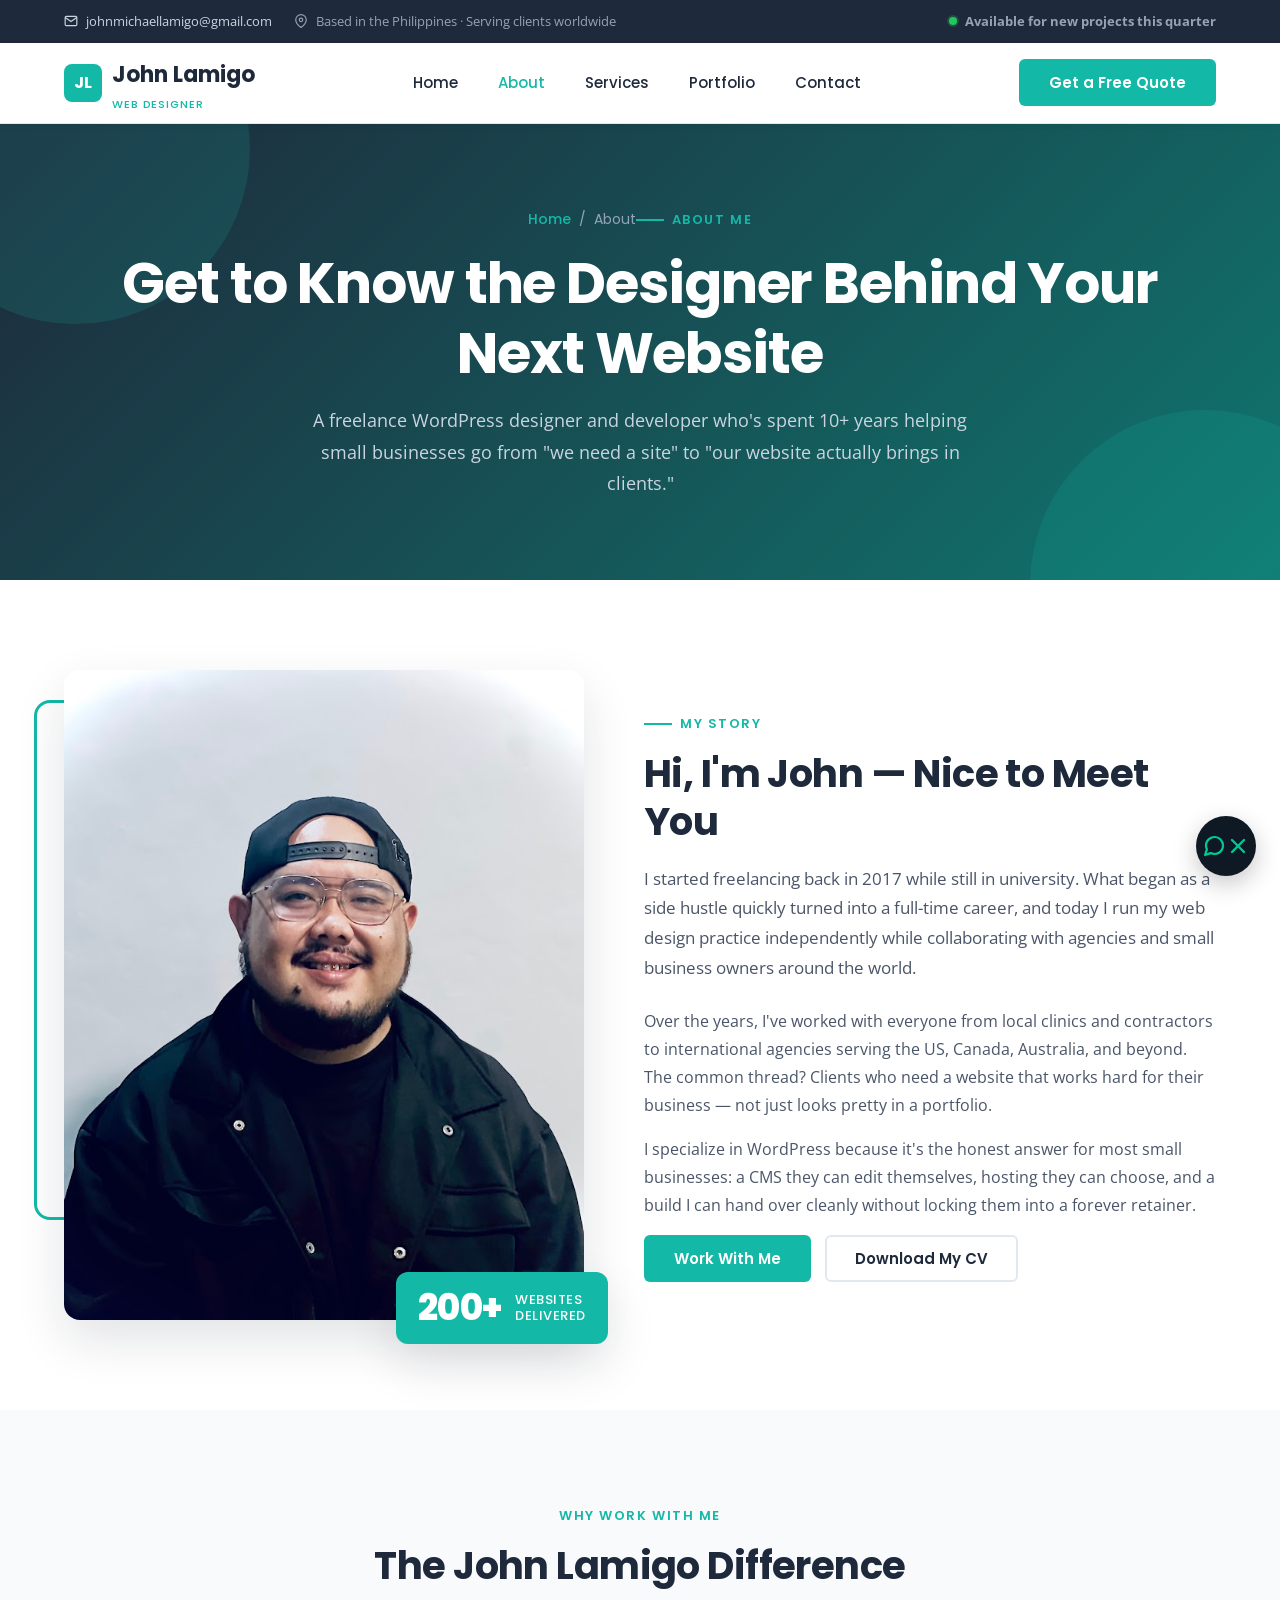
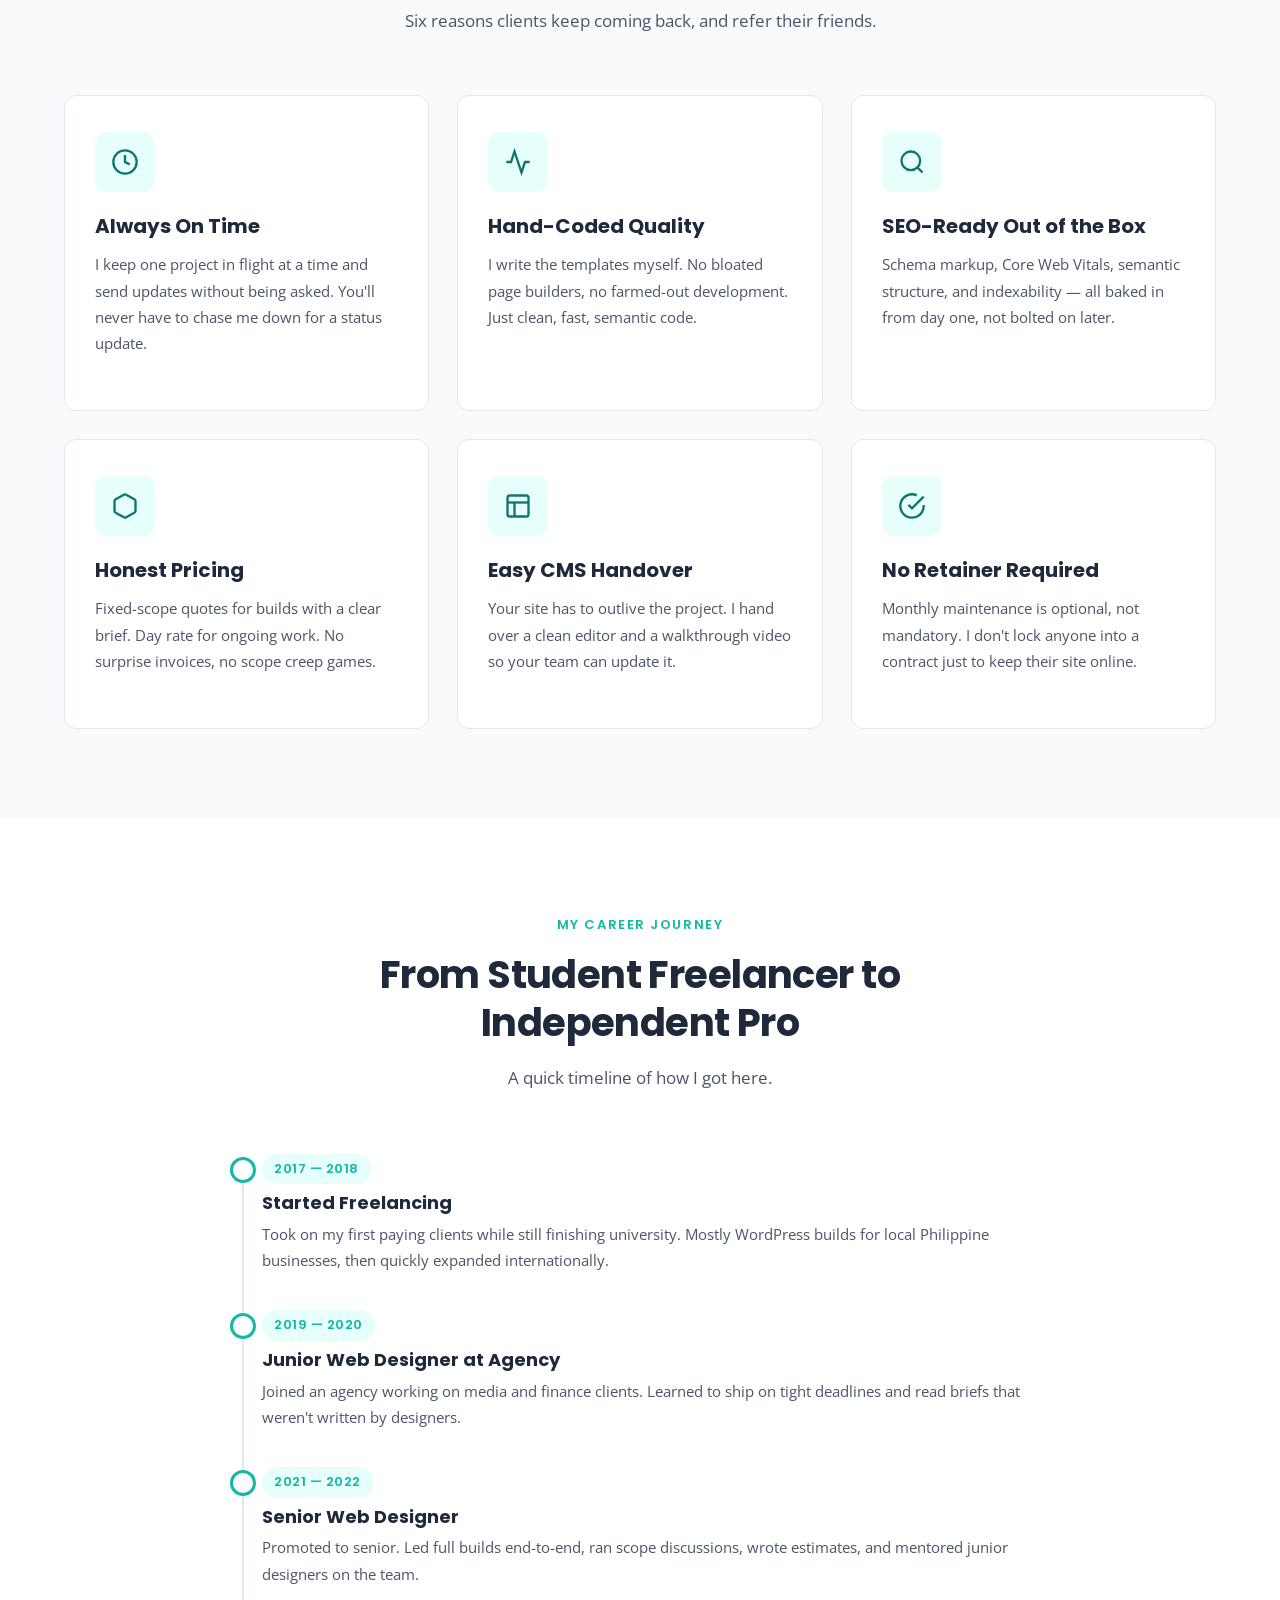
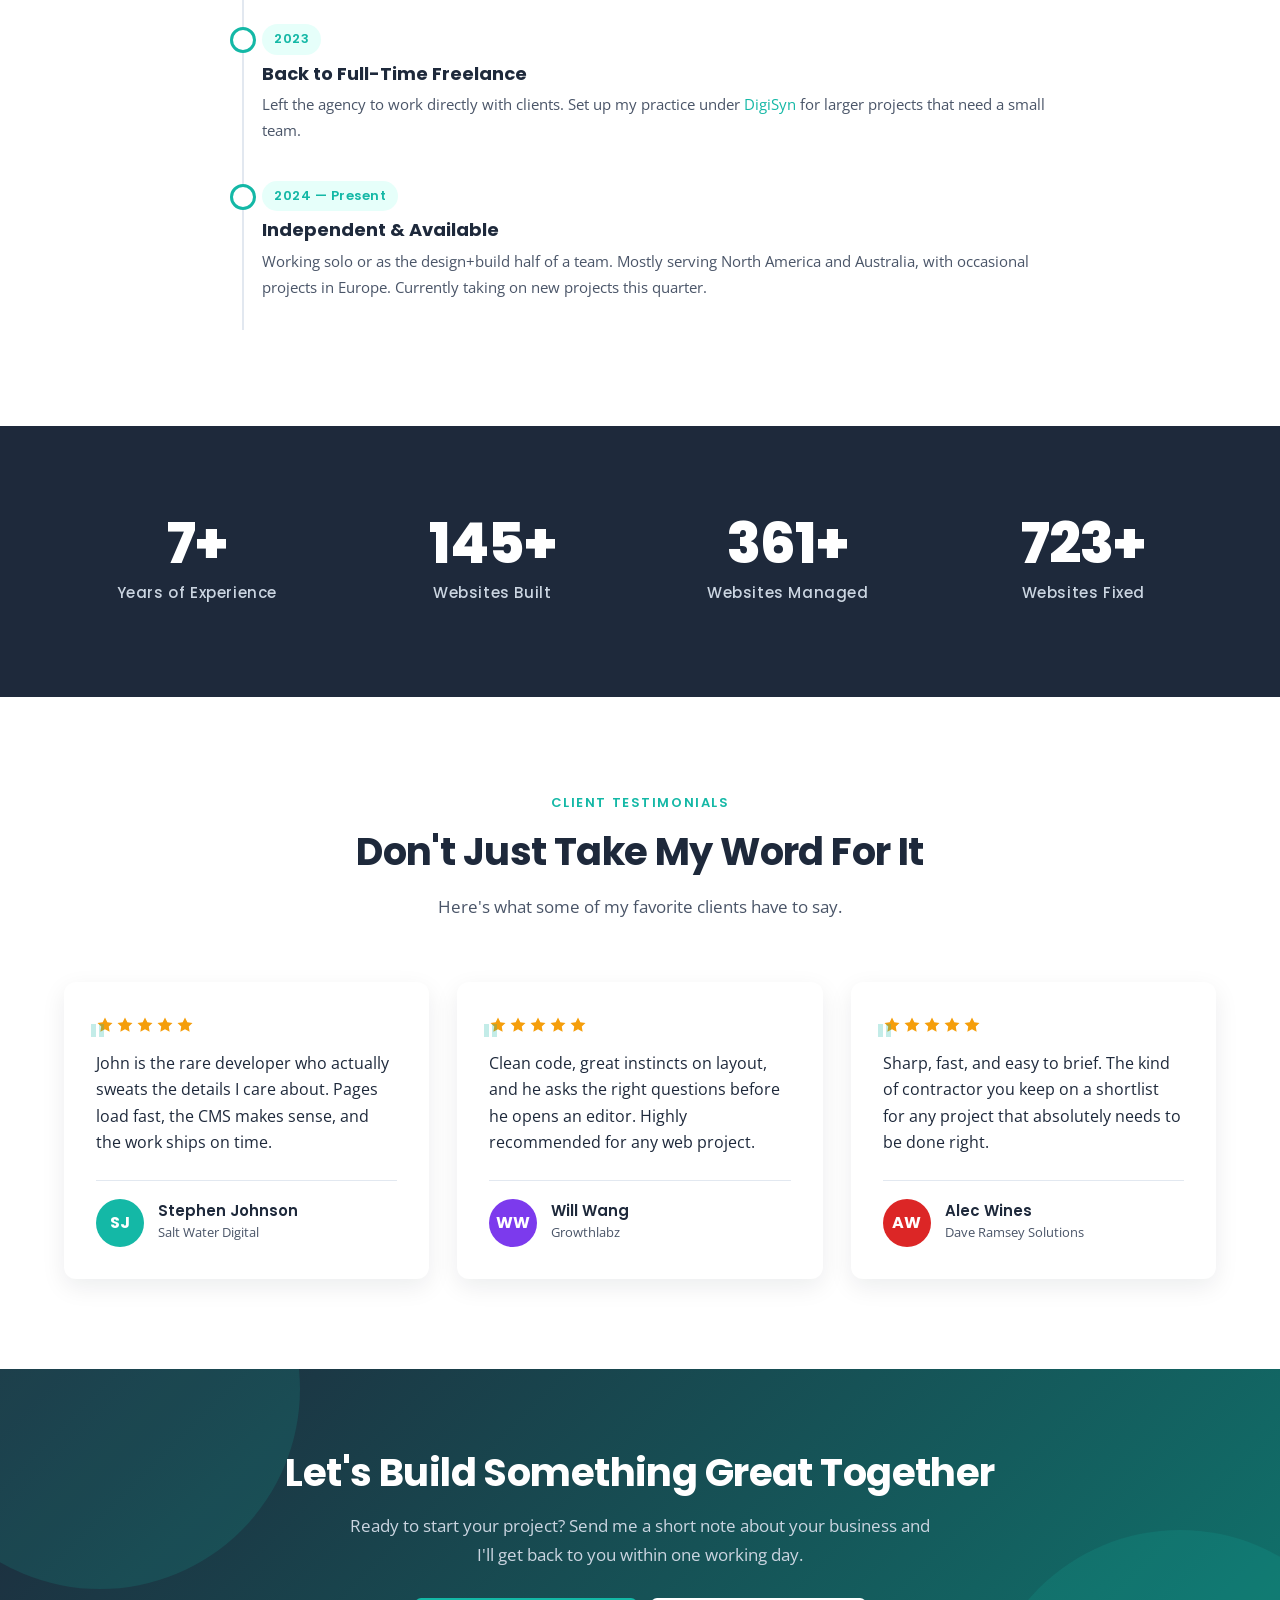
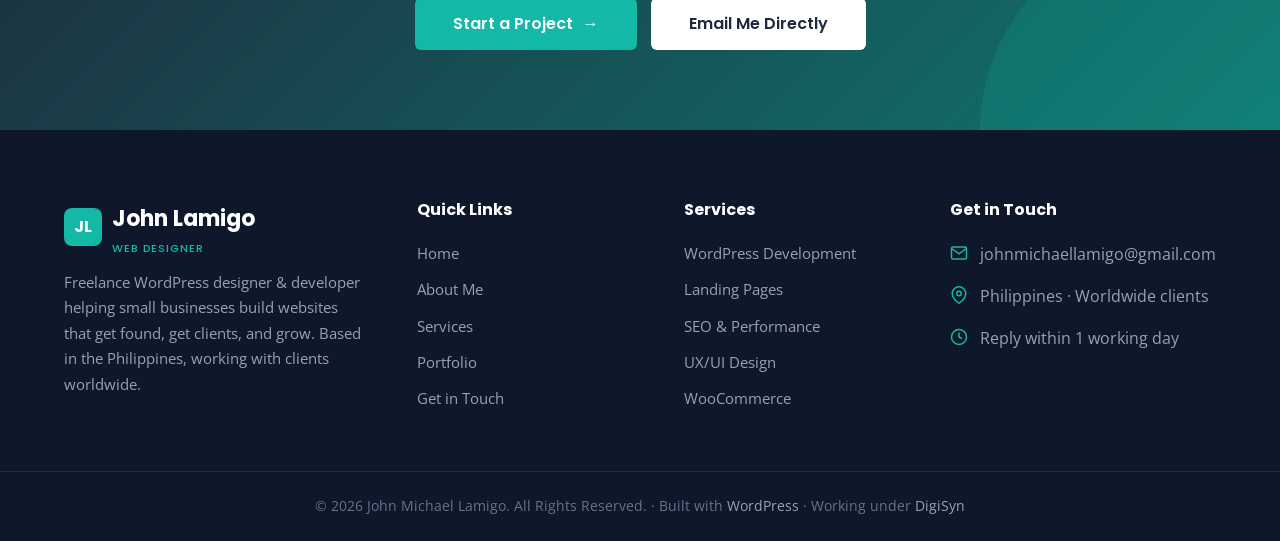
==== commit 1d34abb2: "Minify HTML, CSS, and JS files" ====
--- a/about.html
+++ b/about.html
@@ -1,336 +1 @@
-<!DOCTYPE html>
-<html lang="en">
-<head>
-<meta charset="UTF-8">
-<meta name="viewport" content="width=device-width, initial-scale=1.0">
-<title>About Me — John Michael Lamigo, Freelance Web Designer</title>
-<meta name="description" content="Meet John Michael Lamigo — freelance WordPress designer & developer with 10+ years of experience, 200+ built, 500+ managed, and 1000+ fixed websites for clients worldwide.">
-<link rel="canonical" href="https://johnlamigo.com/about">
-<link rel="stylesheet" href="style.css">
-</head>
-<body>
-
-<div class="utility-bar">
-  <div class="container">
-    <div class="ub-info">
-      <a href="mailto:johnmichaellamigo@gmail.com">
-        <svg viewBox="0 0 24 24"><path d="M4 4h16c1.1 0 2 .9 2 2v12c0 1.1-.9 2-2 2H4c-1.1 0-2-.9-2-2V6c0-1.1.9-2 2-2z"/><polyline points="22,6 12,13 2,6"/></svg>
-        johnmichaellamigo@gmail.com
-      </a>
-      <span>
-        <svg viewBox="0 0 24 24"><path d="M21 10c0 7-9 13-9 13s-9-6-9-13a9 9 0 0118 0z"/><circle cx="12" cy="10" r="3"/></svg>
-        Based in the Philippines · Serving clients worldwide
-      </span>
-    </div>
-    <div class="ub-status"><span class="dot"></span><strong>Available for new projects this quarter</strong></div>
-  </div>
-</div>
-
-<header class="site-header">
-  <div class="container">
-    <a href="index.html" class="logo">
-      <span class="logo-mark"><span>JL</span></span>
-      <span class="logo-text">John Lamigo<small>Web Designer</small></span>
-    </a>
-    <nav>
-      <ul class="main-nav" id="mainNav">
-        <li><a href="index.html">Home</a></li>
-        <li><a href="about.html" class="current">About</a></li>
-        <li><a href="services.html">Services</a></li>
-        <li><a href="work.html">Portfolio</a></li>
-        <li><a href="index.html#contact">Contact</a></li>
-      </ul>
-    </nav>
-    <div class="header-cta">
-      <a href="index.html#contact" class="btn btn-primary">Get a Free Quote</a>
-      <button class="menu-toggle" aria-expanded="false" aria-controls="mainNav" aria-label="Open menu">
-        <svg viewBox="0 0 24 24"><line x1="3" y1="6" x2="21" y2="6"/><line x1="3" y1="12" x2="21" y2="12"/><line x1="3" y1="18" x2="21" y2="18"/></svg>
-      </button>
-    </div>
-  </div>
-</header>
-
-<main>
-
-<section class="page-hero">
-  <div class="container">
-    <div class="breadcrumb"><a href="index.html">Home</a> <span>/</span> <span>About</span></div>
-    <div class="eyebrow">About Me</div>
-    <h1>Get to Know the Designer Behind Your Next Website</h1>
-    <p class="lead">A freelance WordPress designer and developer who's spent 10+ years helping small businesses go from "we need a site" to "our website actually brings in clients."</p>
-  </div>
-</section>
-
-<section class="section">
-  <div class="container">
-    <div class="about-grid">
-      <div class="about-photo-wrap rv">
-        <div class="about-photo">
-          <img src="john.jpg" alt="John Michael Lamigo">
-        </div>
-        <div class="about-photo-badge">
-          <span class="num">200+</span>
-          <span class="lbl">Websites<br>Delivered</span>
-        </div>
-      </div>
-
-      <div class="about-body rv">
-        <div class="eyebrow">My Story</div>
-        <h2>Hi, I'm John — Nice to Meet You</h2>
-        <p class="lead">
-          I started freelancing back in 2017 while still in university. What began as a side hustle quickly turned into a full-time career, and today I run my web design practice independently while collaborating with agencies and small business owners around the world.
-        </p>
-        <p>
-          Over the years, I've worked with everyone from local clinics and contractors to international agencies serving the US, Canada, Australia, and beyond. The common thread? Clients who need a website that works hard for their business — not just looks pretty in a portfolio.
-        </p>
-        <p>
-          I specialize in WordPress because it's the honest answer for most small businesses: a CMS they can edit themselves, hosting they can choose, and a build I can hand over cleanly without locking them into a forever retainer.
-        </p>
-        <div class="about-actions">
-          <a href="index.html#contact" class="btn btn-primary">Work With Me</a>
-          <a href="https://johnlamigo.digisyn.co/wp-content/uploads/2025/09/JOHN-MICHAEL-LAMIGO-CV-2025.pdf" class="btn btn-outline" target="_blank" rel="noopener">Download My CV</a>
-        </div>
-      </div>
-    </div>
-  </div>
-</section>
-
-<section class="section gray">
-  <div class="container">
-    <div class="section-head rv">
-      <div class="eyebrow">Why Work With Me</div>
-      <h2>The John Lamigo Difference</h2>
-      <p class="lead">Six reasons clients keep coming back, and refer their friends.</p>
-    </div>
-
-    <div class="svc-grid">
-      <div class="svc-card rv">
-        <div class="svc-icon"><svg viewBox="0 0 24 24"><circle cx="12" cy="12" r="10"/><polyline points="12 6 12 12 16 14"/></svg></div>
-        <h3>Always On Time</h3>
-        <p>I keep one project in flight at a time and send updates without being asked. You'll never have to chase me down for a status update.</p>
-      </div>
-      <div class="svc-card rv">
-        <div class="svc-icon"><svg viewBox="0 0 24 24"><polyline points="22 12 18 12 15 21 9 3 6 12 2 12"/></svg></div>
-        <h3>Hand-Coded Quality</h3>
-        <p>I write the templates myself. No bloated page builders, no farmed-out development. Just clean, fast, semantic code.</p>
-      </div>
-      <div class="svc-card rv">
-        <div class="svc-icon"><svg viewBox="0 0 24 24"><circle cx="11" cy="11" r="8"/><line x1="21" y1="21" x2="16.65" y2="16.65"/></svg></div>
-        <h3>SEO-Ready Out of the Box</h3>
-        <p>Schema markup, Core Web Vitals, semantic structure, and indexability — all baked in from day one, not bolted on later.</p>
-      </div>
-      <div class="svc-card rv">
-        <div class="svc-icon"><svg viewBox="0 0 24 24"><path d="M21 16V8a2 2 0 00-1-1.73l-7-4a2 2 0 00-2 0l-7 4A2 2 0 003 8v8a2 2 0 001 1.73l7 4a2 2 0 002 0l7-4A2 2 0 0021 16z"/></svg></div>
-        <h3>Honest Pricing</h3>
-        <p>Fixed-scope quotes for builds with a clear brief. Day rate for ongoing work. No surprise invoices, no scope creep games.</p>
-      </div>
-      <div class="svc-card rv">
-        <div class="svc-icon"><svg viewBox="0 0 24 24"><rect x="3" y="3" width="18" height="18" rx="2"/><line x1="3" y1="9" x2="21" y2="9"/><line x1="9" y1="21" x2="9" y2="9"/></svg></div>
-        <h3>Easy CMS Handover</h3>
-        <p>Your site has to outlive the project. I hand over a clean editor and a walkthrough video so your team can update it.</p>
-      </div>
-      <div class="svc-card rv">
-        <div class="svc-icon"><svg viewBox="0 0 24 24"><path d="M22 11.08V12a10 10 0 11-5.93-9.14"/><polyline points="22 4 12 14.01 9 11.01"/></svg></div>
-        <h3>No Retainer Required</h3>
-        <p>Monthly maintenance is optional, not mandatory. I don't lock anyone into a contract just to keep their site online.</p>
-      </div>
-    </div>
-  </div>
-</section>
-
-<!-- Timeline -->
-<section class="section">
-  <div class="container">
-    <div class="section-head rv">
-      <div class="eyebrow">My Career Journey</div>
-      <h2>From Student Freelancer to Independent Pro</h2>
-      <p class="lead">A quick timeline of how I got here.</p>
-    </div>
-
-    <div class="timeline rv">
-      <div class="tl-item">
-        <span class="tl-year">2017 — 2018</span>
-        <h3>Started Freelancing</h3>
-        <p>Took on my first paying clients while still finishing university. Mostly WordPress builds for local Philippine businesses, then quickly expanded internationally.</p>
-      </div>
-      <div class="tl-item">
-        <span class="tl-year">2019 — 2020</span>
-        <h3>Junior Web Designer at Agency</h3>
-        <p>Joined an agency working on media and finance clients. Learned to ship on tight deadlines and read briefs that weren't written by designers.</p>
-      </div>
-      <div class="tl-item">
-        <span class="tl-year">2021 — 2022</span>
-        <h3>Senior Web Designer</h3>
-        <p>Promoted to senior. Led full builds end-to-end, ran scope discussions, wrote estimates, and mentored junior designers on the team.</p>
-      </div>
-      <div class="tl-item">
-        <span class="tl-year">2023</span>
-        <h3>Back to Full-Time Freelance</h3>
-        <p>Left the agency to work directly with clients. Set up my practice under <a href="https://digisyn.co" rel="noopener" target="_blank">DigiSyn</a> for larger projects that need a small team.</p>
-      </div>
-      <div class="tl-item">
-        <span class="tl-year">2024 — Present</span>
-        <h3>Independent &amp; Available</h3>
-        <p>Working solo or as the design+build half of a team. Mostly serving North America and Australia, with occasional projects in Europe. Currently taking on new projects this quarter.</p>
-      </div>
-    </div>
-  </div>
-</section>
-
-<!-- Stats -->
-<section class="section dark">
-  <div class="container">
-    <div class="stats-grid rv">
-      <div class="stat-item">
-        <h3><span data-count="10" data-suffix="+">0</span></h3>
-        <p>Years of Experience</p>
-      </div>
-      <div class="stat-item">
-        <h3><span data-count="200" data-suffix="+">0</span></h3>
-        <p>Websites Built</p>
-      </div>
-      <div class="stat-item">
-        <h3><span data-count="500" data-suffix="+">0</span></h3>
-        <p>Websites Managed</p>
-      </div>
-      <div class="stat-item">
-        <h3><span data-count="1000" data-suffix="+">0</span></h3>
-        <p>Websites Fixed</p>
-      </div>
-    </div>
-  </div>
-</section>
-
-<!-- Testimonials -->
-<section class="section">
-  <div class="container">
-    <div class="section-head rv">
-      <div class="eyebrow">Client Testimonials</div>
-      <h2>Don't Just Take My Word For It</h2>
-      <p class="lead">Here's what some of my favorite clients have to say.</p>
-    </div>
-
-    <div class="testi-grid">
-      <div class="testi-card rv">
-        <div class="stars">
-          <svg viewBox="0 0 24 24"><polygon points="12 2 15.09 8.26 22 9.27 17 14.14 18.18 21.02 12 17.77 5.82 21.02 7 14.14 2 9.27 8.91 8.26 12 2"/></svg>
-          <svg viewBox="0 0 24 24"><polygon points="12 2 15.09 8.26 22 9.27 17 14.14 18.18 21.02 12 17.77 5.82 21.02 7 14.14 2 9.27 8.91 8.26 12 2"/></svg>
-          <svg viewBox="0 0 24 24"><polygon points="12 2 15.09 8.26 22 9.27 17 14.14 18.18 21.02 12 17.77 5.82 21.02 7 14.14 2 9.27 8.91 8.26 12 2"/></svg>
-          <svg viewBox="0 0 24 24"><polygon points="12 2 15.09 8.26 22 9.27 17 14.14 18.18 21.02 12 17.77 5.82 21.02 7 14.14 2 9.27 8.91 8.26 12 2"/></svg>
-          <svg viewBox="0 0 24 24"><polygon points="12 2 15.09 8.26 22 9.27 17 14.14 18.18 21.02 12 17.77 5.82 21.02 7 14.14 2 9.27 8.91 8.26 12 2"/></svg>
-        </div>
-        <blockquote>John is the rare developer who actually sweats the details I care about. Pages load fast, the CMS makes sense, and the work ships on time.</blockquote>
-        <div class="testi-author">
-          <div class="testi-avatar">SJ</div>
-          <div><p class="name">Stephen Johnson</p><p class="role">Salt Water Digital</p></div>
-        </div>
-      </div>
-
-      <div class="testi-card rv">
-        <div class="stars">
-          <svg viewBox="0 0 24 24"><polygon points="12 2 15.09 8.26 22 9.27 17 14.14 18.18 21.02 12 17.77 5.82 21.02 7 14.14 2 9.27 8.91 8.26 12 2"/></svg>
-          <svg viewBox="0 0 24 24"><polygon points="12 2 15.09 8.26 22 9.27 17 14.14 18.18 21.02 12 17.77 5.82 21.02 7 14.14 2 9.27 8.91 8.26 12 2"/></svg>
-          <svg viewBox="0 0 24 24"><polygon points="12 2 15.09 8.26 22 9.27 17 14.14 18.18 21.02 12 17.77 5.82 21.02 7 14.14 2 9.27 8.91 8.26 12 2"/></svg>
-          <svg viewBox="0 0 24 24"><polygon points="12 2 15.09 8.26 22 9.27 17 14.14 18.18 21.02 12 17.77 5.82 21.02 7 14.14 2 9.27 8.91 8.26 12 2"/></svg>
-          <svg viewBox="0 0 24 24"><polygon points="12 2 15.09 8.26 22 9.27 17 14.14 18.18 21.02 12 17.77 5.82 21.02 7 14.14 2 9.27 8.91 8.26 12 2"/></svg>
-        </div>
-        <blockquote>Clean code, great instincts on layout, and he asks the right questions before he opens an editor. Highly recommended for any web project.</blockquote>
-        <div class="testi-author">
-          <div class="testi-avatar" style="background:#7C3AED;">WW</div>
-          <div><p class="name">Will Wang</p><p class="role">Growthlabz</p></div>
-        </div>
-      </div>
-
-      <div class="testi-card rv">
-        <div class="stars">
-          <svg viewBox="0 0 24 24"><polygon points="12 2 15.09 8.26 22 9.27 17 14.14 18.18 21.02 12 17.77 5.82 21.02 7 14.14 2 9.27 8.91 8.26 12 2"/></svg>
-          <svg viewBox="0 0 24 24"><polygon points="12 2 15.09 8.26 22 9.27 17 14.14 18.18 21.02 12 17.77 5.82 21.02 7 14.14 2 9.27 8.91 8.26 12 2"/></svg>
-          <svg viewBox="0 0 24 24"><polygon points="12 2 15.09 8.26 22 9.27 17 14.14 18.18 21.02 12 17.77 5.82 21.02 7 14.14 2 9.27 8.91 8.26 12 2"/></svg>
-          <svg viewBox="0 0 24 24"><polygon points="12 2 15.09 8.26 22 9.27 17 14.14 18.18 21.02 12 17.77 5.82 21.02 7 14.14 2 9.27 8.91 8.26 12 2"/></svg>
-          <svg viewBox="0 0 24 24"><polygon points="12 2 15.09 8.26 22 9.27 17 14.14 18.18 21.02 12 17.77 5.82 21.02 7 14.14 2 9.27 8.91 8.26 12 2"/></svg>
-        </div>
-        <blockquote>Sharp, fast, and easy to brief. The kind of contractor you keep on a shortlist for any project that absolutely needs to be done right.</blockquote>
-        <div class="testi-author">
-          <div class="testi-avatar" style="background:#DC2626;">AW</div>
-          <div><p class="name">Alec Wines</p><p class="role">Dave Ramsey Solutions</p></div>
-        </div>
-      </div>
-    </div>
-  </div>
-</section>
-
-<!-- CTA -->
-<section class="cta-banner">
-  <div class="container">
-    <h2 class="rv">Let's Build Something Great Together</h2>
-    <p class="rv">Ready to start your project? Send me a short note about your business and I'll get back to you within one working day.</p>
-    <div class="cta-actions rv">
-      <a href="index.html#contact" class="btn btn-primary btn-lg">Start a Project <span class="arrow">→</span></a>
-      <a href="mailto:johnmichaellamigo@gmail.com" class="btn btn-light btn-lg">Email Me Directly</a>
-    </div>
-  </div>
-</section>
-
-</main>
-
-<footer class="site-footer">
-  <div class="container">
-    <div class="footer-grid">
-      <div class="footer-about">
-        <a href="index.html" class="logo">
-          <span class="logo-mark"><span>JL</span></span>
-          <span class="logo-text">John Lamigo<small>Web Designer</small></span>
-        </a>
-        <p>Freelance WordPress designer & developer helping small businesses build websites that get found, get clients, and grow. Based in the Philippines, working with clients worldwide.</p>
-      </div>
-      <div>
-        <h4>Quick Links</h4>
-        <ul>
-          <li><a href="index.html">Home</a></li>
-          <li><a href="about.html">About Me</a></li>
-          <li><a href="services.html">Services</a></li>
-          <li><a href="work.html">Portfolio</a></li>
-          <li><a href="index.html#contact">Get in Touch</a></li>
-        </ul>
-      </div>
-      <div>
-        <h4>Services</h4>
-        <ul>
-          <li><a href="services.html#wordpress">WordPress Development</a></li>
-          <li><a href="services.html#funnels">Landing Pages</a></li>
-          <li><a href="services.html#seo">SEO & Performance</a></li>
-          <li><a href="services.html#ux">UX/UI Design</a></li>
-          <li><a href="services.html#woo">WooCommerce</a></li>
-        </ul>
-      </div>
-      <div>
-        <h4>Get in Touch</h4>
-        <div class="footer-contact-item">
-          <svg viewBox="0 0 24 24"><path d="M4 4h16c1.1 0 2 .9 2 2v12c0 1.1-.9 2-2 2H4c-1.1 0-2-.9-2-2V6c0-1.1.9-2 2-2z"/><polyline points="22,6 12,13 2,6"/></svg>
-          <a href="mailto:johnmichaellamigo@gmail.com">johnmichaellamigo@gmail.com</a>
-        </div>
-        <div class="footer-contact-item">
-          <svg viewBox="0 0 24 24"><path d="M21 10c0 7-9 13-9 13s-9-6-9-13a9 9 0 0118 0z"/><circle cx="12" cy="10" r="3"/></svg>
-          <span>Philippines · Worldwide clients</span>
-        </div>
-        <div class="footer-contact-item">
-          <svg viewBox="0 0 24 24"><circle cx="12" cy="12" r="10"/><polyline points="12 6 12 12 16 14"/></svg>
-          <span>Reply within 1 working day</span>
-        </div>
-      </div>
-    </div>
-  </div>
-  <div class="footer-bar">
-    <div class="container">
-      © <span id="year">2025</span> John Michael Lamigo. All Rights Reserved. ·
-      Built with <a href="https://wordpress.org" rel="noopener">WordPress</a> ·
-      Working under <a href="https://digisyn.co" rel="noopener">DigiSyn</a>
-    </div>
-  </div>
-</footer>
-
-<script>document.getElementById('year').textContent = new Date().getFullYear();</script>
-<script src="site.js" defer></script>
-<script src="chatbot.js" defer></script>
-</body>
-</html>
+<!DOCTYPE html><html lang=en><head><meta charset=UTF-8><meta name=viewport content="width=device-width, initial-scale=1.0"><title>About Me — John Michael Lamigo, Freelance Web Designer</title><meta name=description content="Meet John Michael Lamigo — freelance WordPress designer & developer with 10+ years of experience, 200+ built, 500+ managed, and 1000+ fixed websites for clients worldwide."><link rel=canonical href=https://johnlamigo.com/about><link rel=stylesheet href=style.css></head><body><div class=utility-bar><div class=container><div class=ub-info><a href=mailto:johnmichaellamigo@gmail.com><svg viewbox="0 0 24 24"><path d="M4 4h16c1.1 0 2 .9 2 2v12c0 1.1-.9 2-2 2H4c-1.1 0-2-.9-2-2V6c0-1.1.9-2 2-2z"/><polyline points="22,6 12,13 2,6"/></svg> johnmichaellamigo@gmail.com </a><span><svg viewbox="0 0 24 24"><path d="M21 10c0 7-9 13-9 13s-9-6-9-13a9 9 0 0118 0z"/><circle cx=12 cy=10 r=3 /></svg> Based in the Philippines · Serving clients worldwide </span></div><div class=ub-status><span class=dot></span><strong>Available for new projects this quarter</strong></div></div></div><header class=site-header><div class=container><a href=index.html class=logo><span class=logo-mark><span>JL</span></span><span class=logo-text>John Lamigo<small>Web Designer</small></span></a><nav><ul class=main-nav id=mainNav><li><a href=index.html>Home</a></li><li><a href=about.html class=current>About</a></li><li><a href=services.html>Services</a></li><li><a href=work.html>Portfolio</a></li><li><a href=index.html#contact>Contact</a></li></ul></nav><div class=header-cta><a href=index.html#contact class="btn btn-primary">Get a Free Quote</a><button class=menu-toggle aria-expanded=false aria-controls=mainNav aria-label="Open menu"><svg viewbox="0 0 24 24"><line x1=3 y1=6 x2=21 y2=6 /><line x1=3 y1=12 x2=21 y2=12 /><line x1=3 y1=18 x2=21 y2=18 /></svg></button></div></div></header><main><section class=page-hero><div class=container><div class=breadcrumb><a href=index.html>Home</a> <span>/</span> <span>About</span></div><div class=eyebrow>About Me</div><h1>Get to Know the Designer Behind Your Next Website</h1><p class=lead>A freelance WordPress designer and developer who's spent 10+ years helping small businesses go from "we need a site" to "our website actually brings in clients."</p></div></section><section class=section><div class=container><div class=about-grid><div class="about-photo-wrap rv"><div class=about-photo><img src=john.jpg alt="John Michael Lamigo"></div><div class=about-photo-badge><span class=num>200+</span><span class=lbl>Websites<br>Delivered</span></div></div><div class="about-body rv"><div class=eyebrow>My Story</div><h2>Hi, I'm John — Nice to Meet You</h2><p class=lead> I started freelancing back in 2017 while still in university. What began as a side hustle quickly turned into a full-time career, and today I run my web design practice independently while collaborating with agencies and small business owners around the world. </p><p> Over the years, I've worked with everyone from local clinics and contractors to international agencies serving the US, Canada, Australia, and beyond. The common thread? Clients who need a website that works hard for their business — not just looks pretty in a portfolio. </p><p> I specialize in WordPress because it's the honest answer for most small businesses: a CMS they can edit themselves, hosting they can choose, and a build I can hand over cleanly without locking them into a forever retainer. </p><div class=about-actions><a href=index.html#contact class="btn btn-primary">Work With Me</a><a href=https://johnlamigo.digisyn.co/wp-content/uploads/2025/09/JOHN-MICHAEL-LAMIGO-CV-2025.pdf class="btn btn-outline" target=_blank rel=noopener>Download My CV</a></div></div></div></div></section><section class="section gray"><div class=container><div class="section-head rv"><div class=eyebrow>Why Work With Me</div><h2>The John Lamigo Difference</h2><p class=lead>Six reasons clients keep coming back, and refer their friends.</p></div><div class=svc-grid><div class="svc-card rv"><div class=svc-icon><svg viewbox="0 0 24 24"><circle cx=12 cy=12 r=10 /><polyline points="12 6 12 12 16 14"/></svg></div><h3>Always On Time</h3><p>I keep one project in flight at a time and send updates without being asked. You'll never have to chase me down for a status update.</p></div><div class="svc-card rv"><div class=svc-icon><svg viewbox="0 0 24 24"><polyline points="22 12 18 12 15 21 9 3 6 12 2 12"/></svg></div><h3>Hand-Coded Quality</h3><p>I write the templates myself. No bloated page builders, no farmed-out development. Just clean, fast, semantic code.</p></div><div class="svc-card rv"><div class=svc-icon><svg viewbox="0 0 24 24"><circle cx=11 cy=11 r=8 /><line x1=21 y1=21 x2=16.65 y2=16.65 /></svg></div><h3>SEO-Ready Out of the Box</h3><p>Schema markup, Core Web Vitals, semantic structure, and indexability — all baked in from day one, not bolted on later.</p></div><div class="svc-card rv"><div class=svc-icon><svg viewbox="0 0 24 24"><path d="M21 16V8a2 2 0 00-1-1.73l-7-4a2 2 0 00-2 0l-7 4A2 2 0 003 8v8a2 2 0 001 1.73l7 4a2 2 0 002 0l7-4A2 2 0 0021 16z"/></svg></div><h3>Honest Pricing</h3><p>Fixed-scope quotes for builds with a clear brief. Day rate for ongoing work. No surprise invoices, no scope creep games.</p></div><div class="svc-card rv"><div class=svc-icon><svg viewbox="0 0 24 24"><rect x=3 y=3 width=18 height=18 rx=2 /><line x1=3 y1=9 x2=21 y2=9 /><line x1=9 y1=21 x2=9 y2=9 /></svg></div><h3>Easy CMS Handover</h3><p>Your site has to outlive the project. I hand over a clean editor and a walkthrough video so your team can update it.</p></div><div class="svc-card rv"><div class=svc-icon><svg viewbox="0 0 24 24"><path d="M22 11.08V12a10 10 0 11-5.93-9.14"/><polyline points="22 4 12 14.01 9 11.01"/></svg></div><h3>No Retainer Required</h3><p>Monthly maintenance is optional, not mandatory. I don't lock anyone into a contract just to keep their site online.</p></div></div></div></section><section class=section><div class=container><div class="section-head rv"><div class=eyebrow>My Career Journey</div><h2>From Student Freelancer to Independent Pro</h2><p class=lead>A quick timeline of how I got here.</p></div><div class="timeline rv"><div class=tl-item><span class=tl-year>2017 — 2018</span><h3>Started Freelancing</h3><p>Took on my first paying clients while still finishing university. Mostly WordPress builds for local Philippine businesses, then quickly expanded internationally.</p></div><div class=tl-item><span class=tl-year>2019 — 2020</span><h3>Junior Web Designer at Agency</h3><p>Joined an agency working on media and finance clients. Learned to ship on tight deadlines and read briefs that weren't written by designers.</p></div><div class=tl-item><span class=tl-year>2021 — 2022</span><h3>Senior Web Designer</h3><p>Promoted to senior. Led full builds end-to-end, ran scope discussions, wrote estimates, and mentored junior designers on the team.</p></div><div class=tl-item><span class=tl-year>2023</span><h3>Back to Full-Time Freelance</h3><p>Left the agency to work directly with clients. Set up my practice under <a href=https://digisyn.co rel=noopener target=_blank>DigiSyn</a> for larger projects that need a small team.</p></div><div class=tl-item><span class=tl-year>2024 — Present</span><h3>Independent &amp; Available</h3><p>Working solo or as the design+build half of a team. Mostly serving North America and Australia, with occasional projects in Europe. Currently taking on new projects this quarter.</p></div></div></div></section><section class="section dark"><div class=container><div class="stats-grid rv"><div class=stat-item><h3><span data-count=10 data-suffix=+>0</span></h3><p>Years of Experience</p></div><div class=stat-item><h3><span data-count=200 data-suffix=+>0</span></h3><p>Websites Built</p></div><div class=stat-item><h3><span data-count=500 data-suffix=+>0</span></h3><p>Websites Managed</p></div><div class=stat-item><h3><span data-count=1000 data-suffix=+>0</span></h3><p>Websites Fixed</p></div></div></div></section><section class=section><div class=container><div class="section-head rv"><div class=eyebrow>Client Testimonials</div><h2>Don't Just Take My Word For It</h2><p class=lead>Here's what some of my favorite clients have to say.</p></div><div class=testi-grid><div class="testi-card rv"><div class=stars><svg viewbox="0 0 24 24"><polygon points="12 2 15.09 8.26 22 9.27 17 14.14 18.18 21.02 12 17.77 5.82 21.02 7 14.14 2 9.27 8.91 8.26 12 2"/></svg><svg viewbox="0 0 24 24"><polygon points="12 2 15.09 8.26 22 9.27 17 14.14 18.18 21.02 12 17.77 5.82 21.02 7 14.14 2 9.27 8.91 8.26 12 2"/></svg><svg viewbox="0 0 24 24"><polygon points="12 2 15.09 8.26 22 9.27 17 14.14 18.18 21.02 12 17.77 5.82 21.02 7 14.14 2 9.27 8.91 8.26 12 2"/></svg><svg viewbox="0 0 24 24"><polygon points="12 2 15.09 8.26 22 9.27 17 14.14 18.18 21.02 12 17.77 5.82 21.02 7 14.14 2 9.27 8.91 8.26 12 2"/></svg><svg viewbox="0 0 24 24"><polygon points="12 2 15.09 8.26 22 9.27 17 14.14 18.18 21.02 12 17.77 5.82 21.02 7 14.14 2 9.27 8.91 8.26 12 2"/></svg></div><blockquote>John is the rare developer who actually sweats the details I care about. Pages load fast, the CMS makes sense, and the work ships on time.</blockquote><div class=testi-author><div class=testi-avatar>SJ</div><div><p class=name>Stephen Johnson</p><p class=role>Salt Water Digital</p></div></div></div><div class="testi-card rv"><div class=stars><svg viewbox="0 0 24 24"><polygon points="12 2 15.09 8.26 22 9.27 17 14.14 18.18 21.02 12 17.77 5.82 21.02 7 14.14 2 9.27 8.91 8.26 12 2"/></svg><svg viewbox="0 0 24 24"><polygon points="12 2 15.09 8.26 22 9.27 17 14.14 18.18 21.02 12 17.77 5.82 21.02 7 14.14 2 9.27 8.91 8.26 12 2"/></svg><svg viewbox="0 0 24 24"><polygon points="12 2 15.09 8.26 22 9.27 17 14.14 18.18 21.02 12 17.77 5.82 21.02 7 14.14 2 9.27 8.91 8.26 12 2"/></svg><svg viewbox="0 0 24 24"><polygon points="12 2 15.09 8.26 22 9.27 17 14.14 18.18 21.02 12 17.77 5.82 21.02 7 14.14 2 9.27 8.91 8.26 12 2"/></svg><svg viewbox="0 0 24 24"><polygon points="12 2 15.09 8.26 22 9.27 17 14.14 18.18 21.02 12 17.77 5.82 21.02 7 14.14 2 9.27 8.91 8.26 12 2"/></svg></div><blockquote>Clean code, great instincts on layout, and he asks the right questions before he opens an editor. Highly recommended for any web project.</blockquote><div class=testi-author><div class=testi-avatar style=background:#7C3AED;>WW</div><div><p class=name>Will Wang</p><p class=role>Growthlabz</p></div></div></div><div class="testi-card rv"><div class=stars><svg viewbox="0 0 24 24"><polygon points="12 2 15.09 8.26 22 9.27 17 14.14 18.18 21.02 12 17.77 5.82 21.02 7 14.14 2 9.27 8.91 8.26 12 2"/></svg><svg viewbox="0 0 24 24"><polygon points="12 2 15.09 8.26 22 9.27 17 14.14 18.18 21.02 12 17.77 5.82 21.02 7 14.14 2 9.27 8.91 8.26 12 2"/></svg><svg viewbox="0 0 24 24"><polygon points="12 2 15.09 8.26 22 9.27 17 14.14 18.18 21.02 12 17.77 5.82 21.02 7 14.14 2 9.27 8.91 8.26 12 2"/></svg><svg viewbox="0 0 24 24"><polygon points="12 2 15.09 8.26 22 9.27 17 14.14 18.18 21.02 12 17.77 5.82 21.02 7 14.14 2 9.27 8.91 8.26 12 2"/></svg><svg viewbox="0 0 24 24"><polygon points="12 2 15.09 8.26 22 9.27 17 14.14 18.18 21.02 12 17.77 5.82 21.02 7 14.14 2 9.27 8.91 8.26 12 2"/></svg></div><blockquote>Sharp, fast, and easy to brief. The kind of contractor you keep on a shortlist for any project that absolutely needs to be done right.</blockquote><div class=testi-author><div class=testi-avatar style=background:#DC2626;>AW</div><div><p class=name>Alec Wines</p><p class=role>Dave Ramsey Solutions</p></div></div></div></div></div></section><section class=cta-banner><div class=container><h2 class=rv>Let's Build Something Great Together</h2><p class=rv>Ready to start your project? Send me a short note about your business and I'll get back to you within one working day.</p><div class="cta-actions rv"><a href=index.html#contact class="btn btn-primary btn-lg">Start a Project <span class=arrow>→</span></a><a href=mailto:johnmichaellamigo@gmail.com class="btn btn-light btn-lg">Email Me Directly</a></div></div></section></main><footer class=site-footer><div class=container><div class=footer-grid><div class=footer-about><a href=index.html class=logo><span class=logo-mark><span>JL</span></span><span class=logo-text>John Lamigo<small>Web Designer</small></span></a><p>Freelance WordPress designer & developer helping small businesses build websites that get found, get clients, and grow. Based in the Philippines, working with clients worldwide.</p></div><div><h4>Quick Links</h4><ul><li><a href=index.html>Home</a></li><li><a href=about.html>About Me</a></li><li><a href=services.html>Services</a></li><li><a href=work.html>Portfolio</a></li><li><a href=index.html#contact>Get in Touch</a></li></ul></div><div><h4>Services</h4><ul><li><a href=services.html#wordpress>WordPress Development</a></li><li><a href=services.html#funnels>Landing Pages</a></li><li><a href=services.html#seo>SEO & Performance</a></li><li><a href=services.html#ux>UX/UI Design</a></li><li><a href=services.html#woo>WooCommerce</a></li></ul></div><div><h4>Get in Touch</h4><div class=footer-contact-item><svg viewbox="0 0 24 24"><path d="M4 4h16c1.1 0 2 .9 2 2v12c0 1.1-.9 2-2 2H4c-1.1 0-2-.9-2-2V6c0-1.1.9-2 2-2z"/><polyline points="22,6 12,13 2,6"/></svg><a href=mailto:johnmichaellamigo@gmail.com>johnmichaellamigo@gmail.com</a></div><div class=footer-contact-item><svg viewbox="0 0 24 24"><path d="M21 10c0 7-9 13-9 13s-9-6-9-13a9 9 0 0118 0z"/><circle cx=12 cy=10 r=3 /></svg><span>Philippines · Worldwide clients</span></div><div class=footer-contact-item><svg viewbox="0 0 24 24"><circle cx=12 cy=12 r=10 /><polyline points="12 6 12 12 16 14"/></svg><span>Reply within 1 working day</span></div></div></div></div><div class=footer-bar><div class=container> © <span id=year>2025</span> John Michael Lamigo. All Rights Reserved. · Built with <a href=https://wordpress.org rel=noopener>WordPress</a> · Working under <a href=https://digisyn.co rel=noopener>DigiSyn</a></div></div></footer><script>document.getElementById('year').textContent = new Date().getFullYear();</script><script src=site.js defer></script><script src=chatbot.js defer></script></body></html>
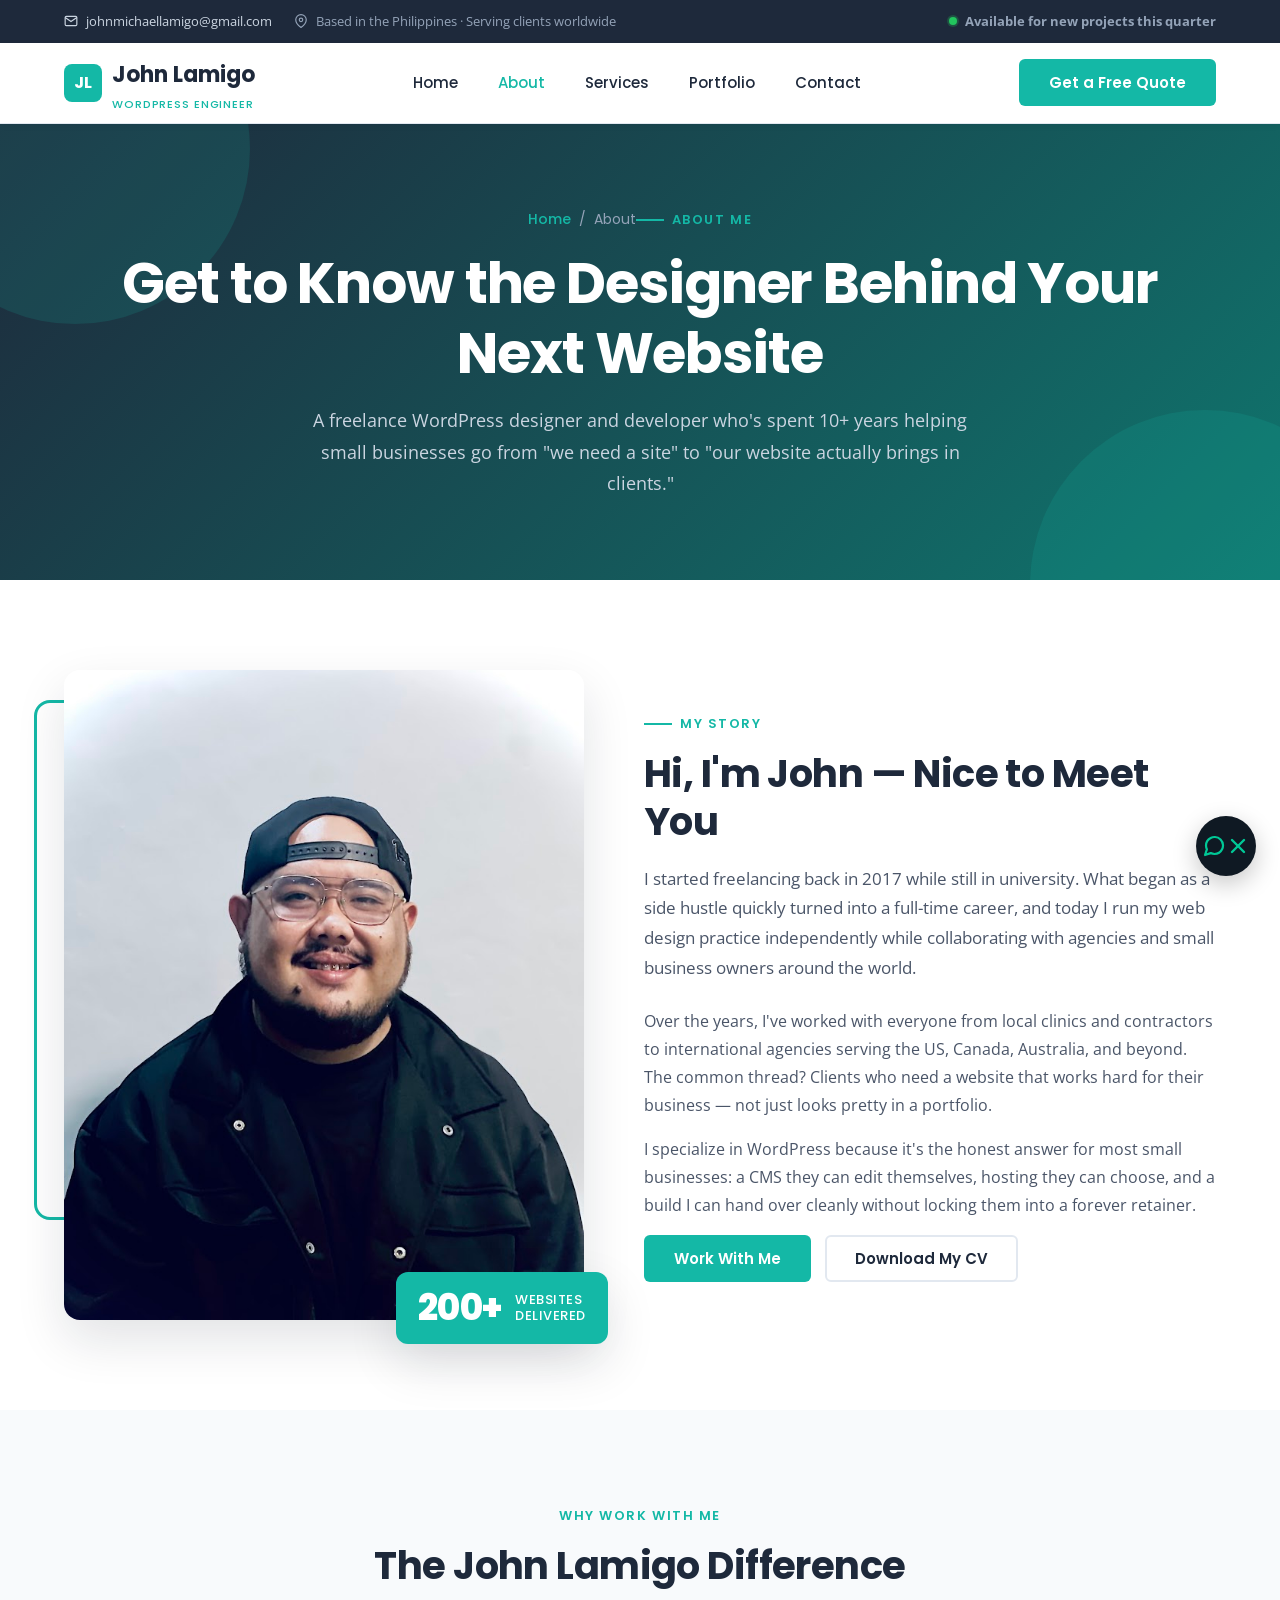
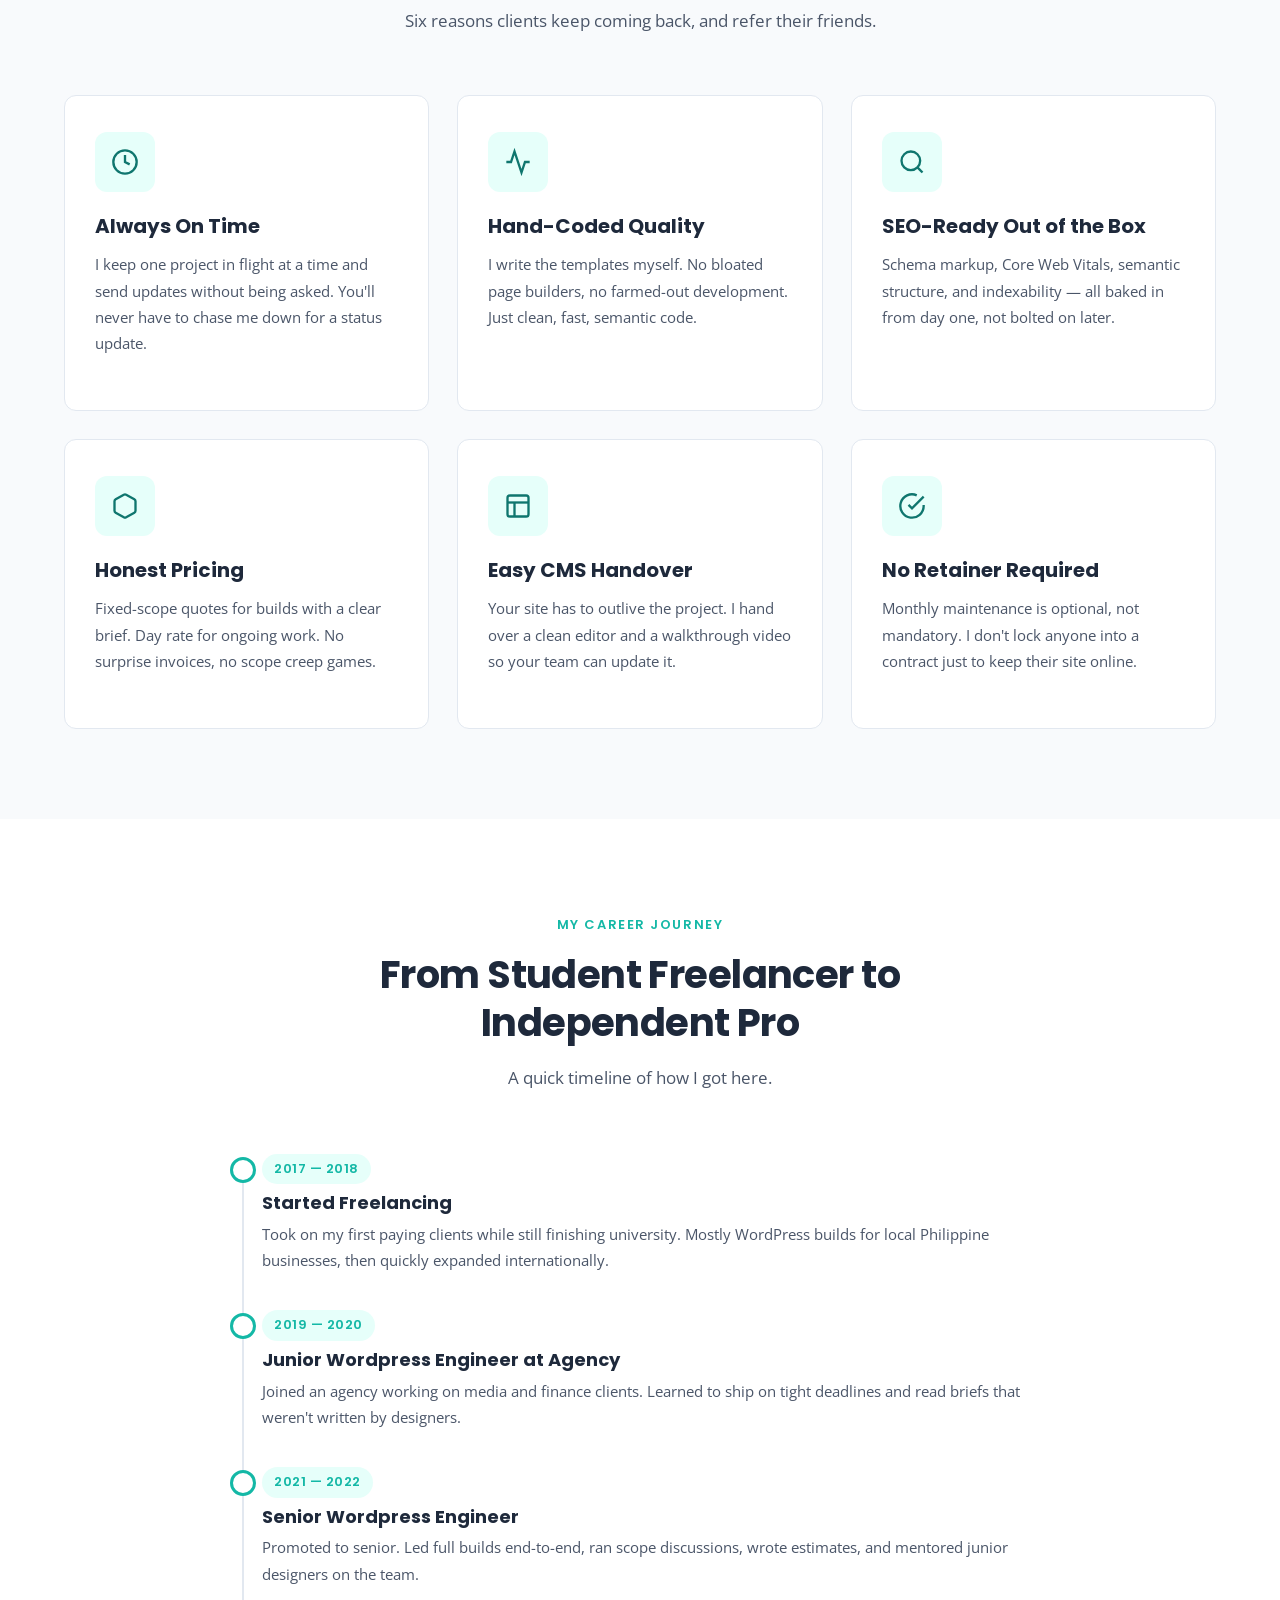
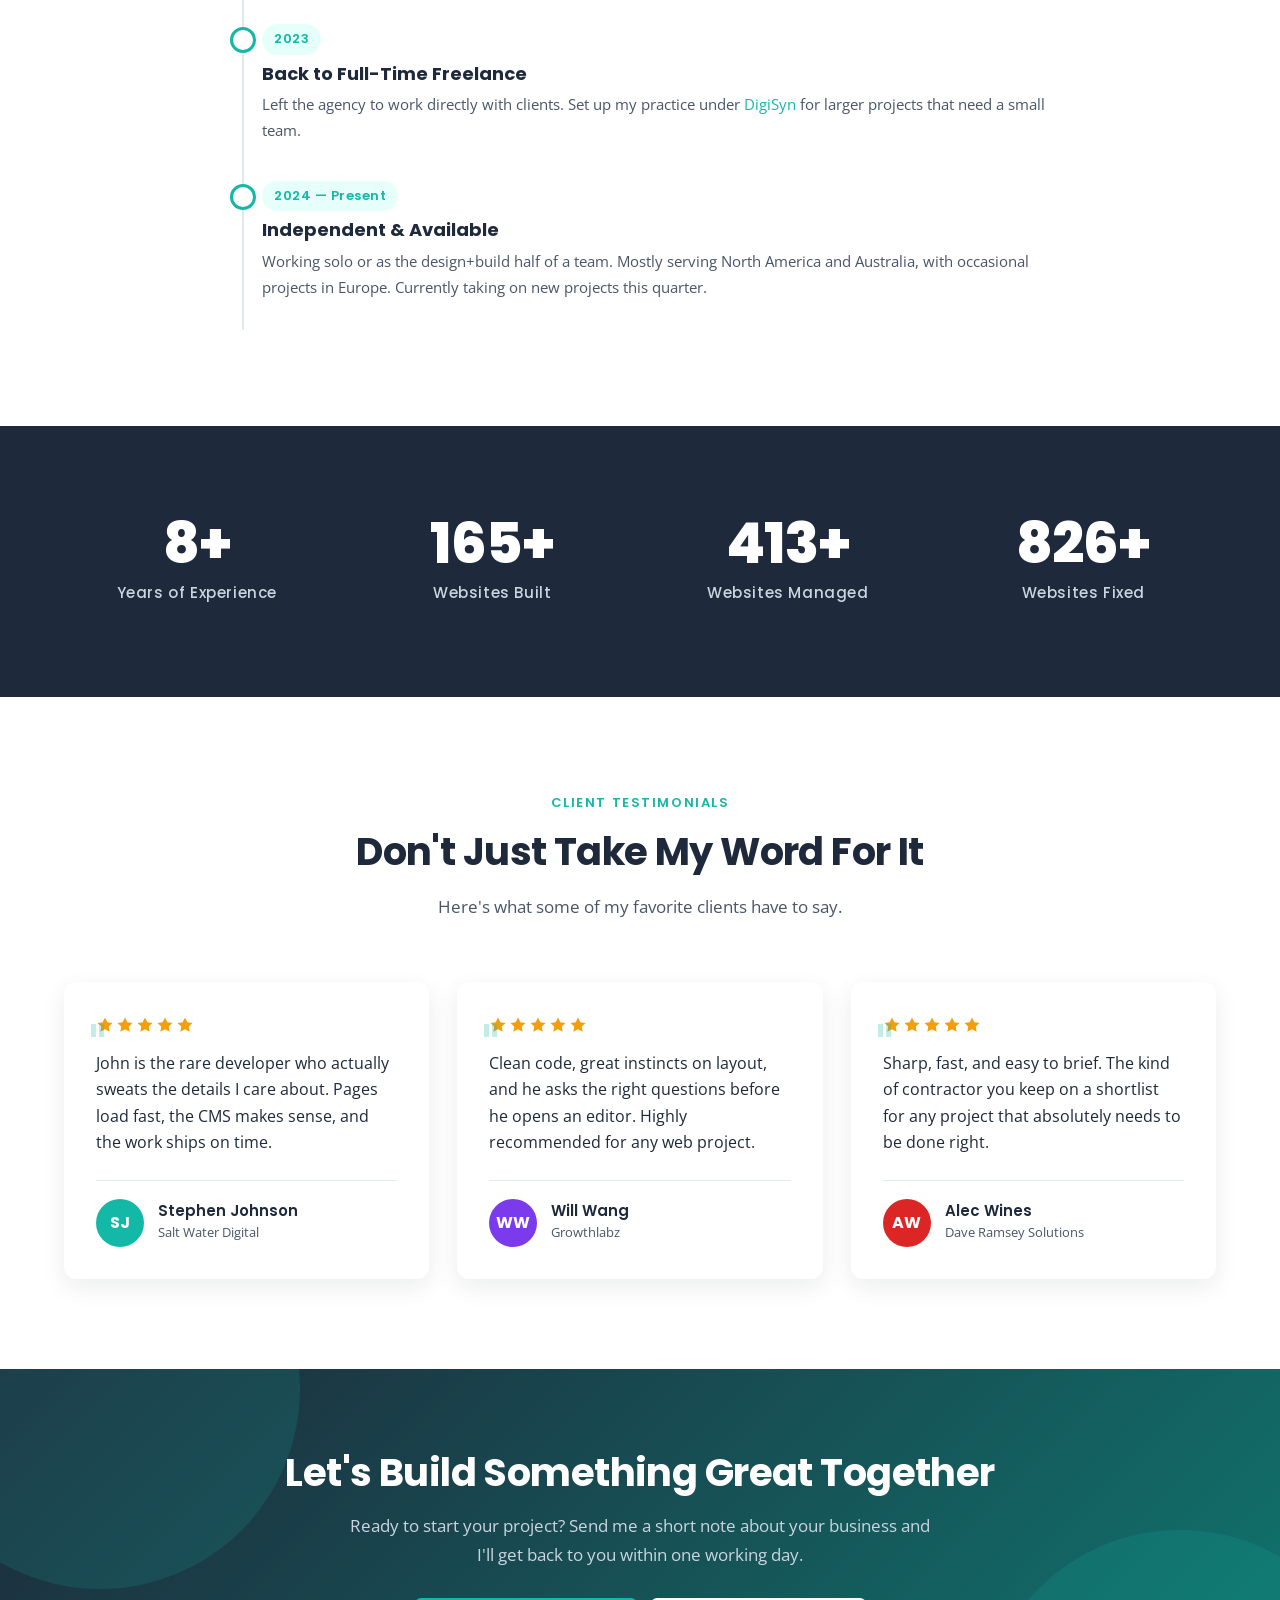
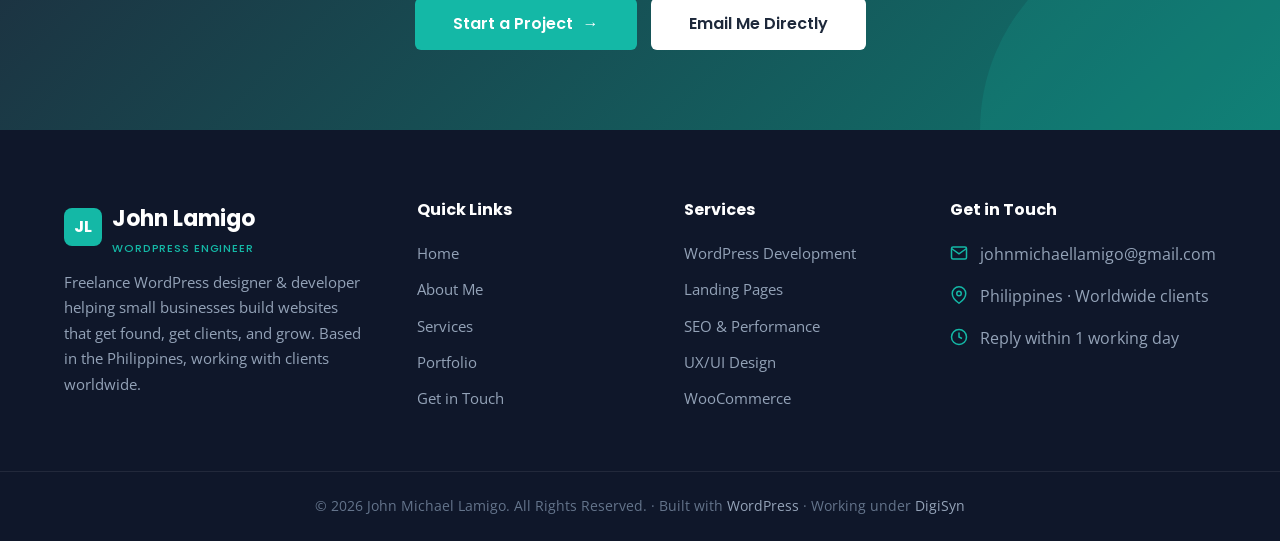
==== commit 62c1d46b: "Replace Web Designer with Wordpress Engineer across all pages" ====
--- a/about.html
+++ b/about.html
@@ -1 +1 @@
-<!DOCTYPE html><html lang=en><head><meta charset=UTF-8><meta name=viewport content="width=device-width, initial-scale=1.0"><title>About Me — John Michael Lamigo, Freelance Web Designer</title><meta name=description content="Meet John Michael Lamigo — freelance WordPress designer & developer with 10+ years of experience, 200+ built, 500+ managed, and 1000+ fixed websites for clients worldwide."><link rel=canonical href=https://johnlamigo.com/about><link rel=stylesheet href=style.css></head><body><div class=utility-bar><div class=container><div class=ub-info><a href=mailto:johnmichaellamigo@gmail.com><svg viewbox="0 0 24 24"><path d="M4 4h16c1.1 0 2 .9 2 2v12c0 1.1-.9 2-2 2H4c-1.1 0-2-.9-2-2V6c0-1.1.9-2 2-2z"/><polyline points="22,6 12,13 2,6"/></svg> johnmichaellamigo@gmail.com </a><span><svg viewbox="0 0 24 24"><path d="M21 10c0 7-9 13-9 13s-9-6-9-13a9 9 0 0118 0z"/><circle cx=12 cy=10 r=3 /></svg> Based in the Philippines · Serving clients worldwide </span></div><div class=ub-status><span class=dot></span><strong>Available for new projects this quarter</strong></div></div></div><header class=site-header><div class=container><a href=index.html class=logo><span class=logo-mark><span>JL</span></span><span class=logo-text>John Lamigo<small>Web Designer</small></span></a><nav><ul class=main-nav id=mainNav><li><a href=index.html>Home</a></li><li><a href=about.html class=current>About</a></li><li><a href=services.html>Services</a></li><li><a href=work.html>Portfolio</a></li><li><a href=index.html#contact>Contact</a></li></ul></nav><div class=header-cta><a href=index.html#contact class="btn btn-primary">Get a Free Quote</a><button class=menu-toggle aria-expanded=false aria-controls=mainNav aria-label="Open menu"><svg viewbox="0 0 24 24"><line x1=3 y1=6 x2=21 y2=6 /><line x1=3 y1=12 x2=21 y2=12 /><line x1=3 y1=18 x2=21 y2=18 /></svg></button></div></div></header><main><section class=page-hero><div class=container><div class=breadcrumb><a href=index.html>Home</a> <span>/</span> <span>About</span></div><div class=eyebrow>About Me</div><h1>Get to Know the Designer Behind Your Next Website</h1><p class=lead>A freelance WordPress designer and developer who's spent 10+ years helping small businesses go from "we need a site" to "our website actually brings in clients."</p></div></section><section class=section><div class=container><div class=about-grid><div class="about-photo-wrap rv"><div class=about-photo><img src=john.jpg alt="John Michael Lamigo"></div><div class=about-photo-badge><span class=num>200+</span><span class=lbl>Websites<br>Delivered</span></div></div><div class="about-body rv"><div class=eyebrow>My Story</div><h2>Hi, I'm John — Nice to Meet You</h2><p class=lead> I started freelancing back in 2017 while still in university. What began as a side hustle quickly turned into a full-time career, and today I run my web design practice independently while collaborating with agencies and small business owners around the world. </p><p> Over the years, I've worked with everyone from local clinics and contractors to international agencies serving the US, Canada, Australia, and beyond. The common thread? Clients who need a website that works hard for their business — not just looks pretty in a portfolio. </p><p> I specialize in WordPress because it's the honest answer for most small businesses: a CMS they can edit themselves, hosting they can choose, and a build I can hand over cleanly without locking them into a forever retainer. </p><div class=about-actions><a href=index.html#contact class="btn btn-primary">Work With Me</a><a href=https://johnlamigo.digisyn.co/wp-content/uploads/2025/09/JOHN-MICHAEL-LAMIGO-CV-2025.pdf class="btn btn-outline" target=_blank rel=noopener>Download My CV</a></div></div></div></div></section><section class="section gray"><div class=container><div class="section-head rv"><div class=eyebrow>Why Work With Me</div><h2>The John Lamigo Difference</h2><p class=lead>Six reasons clients keep coming back, and refer their friends.</p></div><div class=svc-grid><div class="svc-card rv"><div class=svc-icon><svg viewbox="0 0 24 24"><circle cx=12 cy=12 r=10 /><polyline points="12 6 12 12 16 14"/></svg></div><h3>Always On Time</h3><p>I keep one project in flight at a time and send updates without being asked. You'll never have to chase me down for a status update.</p></div><div class="svc-card rv"><div class=svc-icon><svg viewbox="0 0 24 24"><polyline points="22 12 18 12 15 21 9 3 6 12 2 12"/></svg></div><h3>Hand-Coded Quality</h3><p>I write the templates myself. No bloated page builders, no farmed-out development. Just clean, fast, semantic code.</p></div><div class="svc-card rv"><div class=svc-icon><svg viewbox="0 0 24 24"><circle cx=11 cy=11 r=8 /><line x1=21 y1=21 x2=16.65 y2=16.65 /></svg></div><h3>SEO-Ready Out of the Box</h3><p>Schema markup, Core Web Vitals, semantic structure, and indexability — all baked in from day one, not bolted on later.</p></div><div class="svc-card rv"><div class=svc-icon><svg viewbox="0 0 24 24"><path d="M21 16V8a2 2 0 00-1-1.73l-7-4a2 2 0 00-2 0l-7 4A2 2 0 003 8v8a2 2 0 001 1.73l7 4a2 2 0 002 0l7-4A2 2 0 0021 16z"/></svg></div><h3>Honest Pricing</h3><p>Fixed-scope quotes for builds with a clear brief. Day rate for ongoing work. No surprise invoices, no scope creep games.</p></div><div class="svc-card rv"><div class=svc-icon><svg viewbox="0 0 24 24"><rect x=3 y=3 width=18 height=18 rx=2 /><line x1=3 y1=9 x2=21 y2=9 /><line x1=9 y1=21 x2=9 y2=9 /></svg></div><h3>Easy CMS Handover</h3><p>Your site has to outlive the project. I hand over a clean editor and a walkthrough video so your team can update it.</p></div><div class="svc-card rv"><div class=svc-icon><svg viewbox="0 0 24 24"><path d="M22 11.08V12a10 10 0 11-5.93-9.14"/><polyline points="22 4 12 14.01 9 11.01"/></svg></div><h3>No Retainer Required</h3><p>Monthly maintenance is optional, not mandatory. I don't lock anyone into a contract just to keep their site online.</p></div></div></div></section><section class=section><div class=container><div class="section-head rv"><div class=eyebrow>My Career Journey</div><h2>From Student Freelancer to Independent Pro</h2><p class=lead>A quick timeline of how I got here.</p></div><div class="timeline rv"><div class=tl-item><span class=tl-year>2017 — 2018</span><h3>Started Freelancing</h3><p>Took on my first paying clients while still finishing university. Mostly WordPress builds for local Philippine businesses, then quickly expanded internationally.</p></div><div class=tl-item><span class=tl-year>2019 — 2020</span><h3>Junior Web Designer at Agency</h3><p>Joined an agency working on media and finance clients. Learned to ship on tight deadlines and read briefs that weren't written by designers.</p></div><div class=tl-item><span class=tl-year>2021 — 2022</span><h3>Senior Web Designer</h3><p>Promoted to senior. Led full builds end-to-end, ran scope discussions, wrote estimates, and mentored junior designers on the team.</p></div><div class=tl-item><span class=tl-year>2023</span><h3>Back to Full-Time Freelance</h3><p>Left the agency to work directly with clients. Set up my practice under <a href=https://digisyn.co rel=noopener target=_blank>DigiSyn</a> for larger projects that need a small team.</p></div><div class=tl-item><span class=tl-year>2024 — Present</span><h3>Independent &amp; Available</h3><p>Working solo or as the design+build half of a team. Mostly serving North America and Australia, with occasional projects in Europe. Currently taking on new projects this quarter.</p></div></div></div></section><section class="section dark"><div class=container><div class="stats-grid rv"><div class=stat-item><h3><span data-count=10 data-suffix=+>0</span></h3><p>Years of Experience</p></div><div class=stat-item><h3><span data-count=200 data-suffix=+>0</span></h3><p>Websites Built</p></div><div class=stat-item><h3><span data-count=500 data-suffix=+>0</span></h3><p>Websites Managed</p></div><div class=stat-item><h3><span data-count=1000 data-suffix=+>0</span></h3><p>Websites Fixed</p></div></div></div></section><section class=section><div class=container><div class="section-head rv"><div class=eyebrow>Client Testimonials</div><h2>Don't Just Take My Word For It</h2><p class=lead>Here's what some of my favorite clients have to say.</p></div><div class=testi-grid><div class="testi-card rv"><div class=stars><svg viewbox="0 0 24 24"><polygon points="12 2 15.09 8.26 22 9.27 17 14.14 18.18 21.02 12 17.77 5.82 21.02 7 14.14 2 9.27 8.91 8.26 12 2"/></svg><svg viewbox="0 0 24 24"><polygon points="12 2 15.09 8.26 22 9.27 17 14.14 18.18 21.02 12 17.77 5.82 21.02 7 14.14 2 9.27 8.91 8.26 12 2"/></svg><svg viewbox="0 0 24 24"><polygon points="12 2 15.09 8.26 22 9.27 17 14.14 18.18 21.02 12 17.77 5.82 21.02 7 14.14 2 9.27 8.91 8.26 12 2"/></svg><svg viewbox="0 0 24 24"><polygon points="12 2 15.09 8.26 22 9.27 17 14.14 18.18 21.02 12 17.77 5.82 21.02 7 14.14 2 9.27 8.91 8.26 12 2"/></svg><svg viewbox="0 0 24 24"><polygon points="12 2 15.09 8.26 22 9.27 17 14.14 18.18 21.02 12 17.77 5.82 21.02 7 14.14 2 9.27 8.91 8.26 12 2"/></svg></div><blockquote>John is the rare developer who actually sweats the details I care about. Pages load fast, the CMS makes sense, and the work ships on time.</blockquote><div class=testi-author><div class=testi-avatar>SJ</div><div><p class=name>Stephen Johnson</p><p class=role>Salt Water Digital</p></div></div></div><div class="testi-card rv"><div class=stars><svg viewbox="0 0 24 24"><polygon points="12 2 15.09 8.26 22 9.27 17 14.14 18.18 21.02 12 17.77 5.82 21.02 7 14.14 2 9.27 8.91 8.26 12 2"/></svg><svg viewbox="0 0 24 24"><polygon points="12 2 15.09 8.26 22 9.27 17 14.14 18.18 21.02 12 17.77 5.82 21.02 7 14.14 2 9.27 8.91 8.26 12 2"/></svg><svg viewbox="0 0 24 24"><polygon points="12 2 15.09 8.26 22 9.27 17 14.14 18.18 21.02 12 17.77 5.82 21.02 7 14.14 2 9.27 8.91 8.26 12 2"/></svg><svg viewbox="0 0 24 24"><polygon points="12 2 15.09 8.26 22 9.27 17 14.14 18.18 21.02 12 17.77 5.82 21.02 7 14.14 2 9.27 8.91 8.26 12 2"/></svg><svg viewbox="0 0 24 24"><polygon points="12 2 15.09 8.26 22 9.27 17 14.14 18.18 21.02 12 17.77 5.82 21.02 7 14.14 2 9.27 8.91 8.26 12 2"/></svg></div><blockquote>Clean code, great instincts on layout, and he asks the right questions before he opens an editor. Highly recommended for any web project.</blockquote><div class=testi-author><div class=testi-avatar style=background:#7C3AED;>WW</div><div><p class=name>Will Wang</p><p class=role>Growthlabz</p></div></div></div><div class="testi-card rv"><div class=stars><svg viewbox="0 0 24 24"><polygon points="12 2 15.09 8.26 22 9.27 17 14.14 18.18 21.02 12 17.77 5.82 21.02 7 14.14 2 9.27 8.91 8.26 12 2"/></svg><svg viewbox="0 0 24 24"><polygon points="12 2 15.09 8.26 22 9.27 17 14.14 18.18 21.02 12 17.77 5.82 21.02 7 14.14 2 9.27 8.91 8.26 12 2"/></svg><svg viewbox="0 0 24 24"><polygon points="12 2 15.09 8.26 22 9.27 17 14.14 18.18 21.02 12 17.77 5.82 21.02 7 14.14 2 9.27 8.91 8.26 12 2"/></svg><svg viewbox="0 0 24 24"><polygon points="12 2 15.09 8.26 22 9.27 17 14.14 18.18 21.02 12 17.77 5.82 21.02 7 14.14 2 9.27 8.91 8.26 12 2"/></svg><svg viewbox="0 0 24 24"><polygon points="12 2 15.09 8.26 22 9.27 17 14.14 18.18 21.02 12 17.77 5.82 21.02 7 14.14 2 9.27 8.91 8.26 12 2"/></svg></div><blockquote>Sharp, fast, and easy to brief. The kind of contractor you keep on a shortlist for any project that absolutely needs to be done right.</blockquote><div class=testi-author><div class=testi-avatar style=background:#DC2626;>AW</div><div><p class=name>Alec Wines</p><p class=role>Dave Ramsey Solutions</p></div></div></div></div></div></section><section class=cta-banner><div class=container><h2 class=rv>Let's Build Something Great Together</h2><p class=rv>Ready to start your project? Send me a short note about your business and I'll get back to you within one working day.</p><div class="cta-actions rv"><a href=index.html#contact class="btn btn-primary btn-lg">Start a Project <span class=arrow>→</span></a><a href=mailto:johnmichaellamigo@gmail.com class="btn btn-light btn-lg">Email Me Directly</a></div></div></section></main><footer class=site-footer><div class=container><div class=footer-grid><div class=footer-about><a href=index.html class=logo><span class=logo-mark><span>JL</span></span><span class=logo-text>John Lamigo<small>Web Designer</small></span></a><p>Freelance WordPress designer & developer helping small businesses build websites that get found, get clients, and grow. Based in the Philippines, working with clients worldwide.</p></div><div><h4>Quick Links</h4><ul><li><a href=index.html>Home</a></li><li><a href=about.html>About Me</a></li><li><a href=services.html>Services</a></li><li><a href=work.html>Portfolio</a></li><li><a href=index.html#contact>Get in Touch</a></li></ul></div><div><h4>Services</h4><ul><li><a href=services.html#wordpress>WordPress Development</a></li><li><a href=services.html#funnels>Landing Pages</a></li><li><a href=services.html#seo>SEO & Performance</a></li><li><a href=services.html#ux>UX/UI Design</a></li><li><a href=services.html#woo>WooCommerce</a></li></ul></div><div><h4>Get in Touch</h4><div class=footer-contact-item><svg viewbox="0 0 24 24"><path d="M4 4h16c1.1 0 2 .9 2 2v12c0 1.1-.9 2-2 2H4c-1.1 0-2-.9-2-2V6c0-1.1.9-2 2-2z"/><polyline points="22,6 12,13 2,6"/></svg><a href=mailto:johnmichaellamigo@gmail.com>johnmichaellamigo@gmail.com</a></div><div class=footer-contact-item><svg viewbox="0 0 24 24"><path d="M21 10c0 7-9 13-9 13s-9-6-9-13a9 9 0 0118 0z"/><circle cx=12 cy=10 r=3 /></svg><span>Philippines · Worldwide clients</span></div><div class=footer-contact-item><svg viewbox="0 0 24 24"><circle cx=12 cy=12 r=10 /><polyline points="12 6 12 12 16 14"/></svg><span>Reply within 1 working day</span></div></div></div></div><div class=footer-bar><div class=container> © <span id=year>2025</span> John Michael Lamigo. All Rights Reserved. · Built with <a href=https://wordpress.org rel=noopener>WordPress</a> · Working under <a href=https://digisyn.co rel=noopener>DigiSyn</a></div></div></footer><script>document.getElementById('year').textContent = new Date().getFullYear();</script><script src=site.js defer></script><script src=chatbot.js defer></script></body></html>+<!DOCTYPE html><html lang=en><head><meta charset=UTF-8><meta name=viewport content="width=device-width, initial-scale=1.0"><title>About Me — John Michael Lamigo, Freelance Wordpress Engineer</title><meta name=description content="Meet John Michael Lamigo — freelance WordPress designer & developer with 10+ years of experience, 200+ built, 500+ managed, and 1000+ fixed websites for clients worldwide."><link rel=canonical href=https://johnlamigo.com/about><link rel=stylesheet href=style.css></head><body><div class=utility-bar><div class=container><div class=ub-info><a href=mailto:johnmichaellamigo@gmail.com><svg viewbox="0 0 24 24"><path d="M4 4h16c1.1 0 2 .9 2 2v12c0 1.1-.9 2-2 2H4c-1.1 0-2-.9-2-2V6c0-1.1.9-2 2-2z"/><polyline points="22,6 12,13 2,6"/></svg> johnmichaellamigo@gmail.com </a><span><svg viewbox="0 0 24 24"><path d="M21 10c0 7-9 13-9 13s-9-6-9-13a9 9 0 0118 0z"/><circle cx=12 cy=10 r=3 /></svg> Based in the Philippines · Serving clients worldwide </span></div><div class=ub-status><span class=dot></span><strong>Available for new projects this quarter</strong></div></div></div><header class=site-header><div class=container><a href=index.html class=logo><span class=logo-mark><span>JL</span></span><span class=logo-text>John Lamigo<small>Wordpress Engineer</small></span></a><nav><ul class=main-nav id=mainNav><li><a href=index.html>Home</a></li><li><a href=about.html class=current>About</a></li><li><a href=services.html>Services</a></li><li><a href=work.html>Portfolio</a></li><li><a href=index.html#contact>Contact</a></li></ul></nav><div class=header-cta><a href=index.html#contact class="btn btn-primary">Get a Free Quote</a><button class=menu-toggle aria-expanded=false aria-controls=mainNav aria-label="Open menu"><svg viewbox="0 0 24 24"><line x1=3 y1=6 x2=21 y2=6 /><line x1=3 y1=12 x2=21 y2=12 /><line x1=3 y1=18 x2=21 y2=18 /></svg></button></div></div></header><main><section class=page-hero><div class=container><div class=breadcrumb><a href=index.html>Home</a> <span>/</span> <span>About</span></div><div class=eyebrow>About Me</div><h1>Get to Know the Designer Behind Your Next Website</h1><p class=lead>A freelance WordPress designer and developer who's spent 10+ years helping small businesses go from "we need a site" to "our website actually brings in clients."</p></div></section><section class=section><div class=container><div class=about-grid><div class="about-photo-wrap rv"><div class=about-photo><img src=john.jpg alt="John Michael Lamigo"></div><div class=about-photo-badge><span class=num>200+</span><span class=lbl>Websites<br>Delivered</span></div></div><div class="about-body rv"><div class=eyebrow>My Story</div><h2>Hi, I'm John — Nice to Meet You</h2><p class=lead> I started freelancing back in 2017 while still in university. What began as a side hustle quickly turned into a full-time career, and today I run my web design practice independently while collaborating with agencies and small business owners around the world. </p><p> Over the years, I've worked with everyone from local clinics and contractors to international agencies serving the US, Canada, Australia, and beyond. The common thread? Clients who need a website that works hard for their business — not just looks pretty in a portfolio. </p><p> I specialize in WordPress because it's the honest answer for most small businesses: a CMS they can edit themselves, hosting they can choose, and a build I can hand over cleanly without locking them into a forever retainer. </p><div class=about-actions><a href=index.html#contact class="btn btn-primary">Work With Me</a><a href=https://johnlamigo.digisyn.co/wp-content/uploads/2025/09/JOHN-MICHAEL-LAMIGO-CV-2025.pdf class="btn btn-outline" target=_blank rel=noopener>Download My CV</a></div></div></div></div></section><section class="section gray"><div class=container><div class="section-head rv"><div class=eyebrow>Why Work With Me</div><h2>The John Lamigo Difference</h2><p class=lead>Six reasons clients keep coming back, and refer their friends.</p></div><div class=svc-grid><div class="svc-card rv"><div class=svc-icon><svg viewbox="0 0 24 24"><circle cx=12 cy=12 r=10 /><polyline points="12 6 12 12 16 14"/></svg></div><h3>Always On Time</h3><p>I keep one project in flight at a time and send updates without being asked. You'll never have to chase me down for a status update.</p></div><div class="svc-card rv"><div class=svc-icon><svg viewbox="0 0 24 24"><polyline points="22 12 18 12 15 21 9 3 6 12 2 12"/></svg></div><h3>Hand-Coded Quality</h3><p>I write the templates myself. No bloated page builders, no farmed-out development. Just clean, fast, semantic code.</p></div><div class="svc-card rv"><div class=svc-icon><svg viewbox="0 0 24 24"><circle cx=11 cy=11 r=8 /><line x1=21 y1=21 x2=16.65 y2=16.65 /></svg></div><h3>SEO-Ready Out of the Box</h3><p>Schema markup, Core Web Vitals, semantic structure, and indexability — all baked in from day one, not bolted on later.</p></div><div class="svc-card rv"><div class=svc-icon><svg viewbox="0 0 24 24"><path d="M21 16V8a2 2 0 00-1-1.73l-7-4a2 2 0 00-2 0l-7 4A2 2 0 003 8v8a2 2 0 001 1.73l7 4a2 2 0 002 0l7-4A2 2 0 0021 16z"/></svg></div><h3>Honest Pricing</h3><p>Fixed-scope quotes for builds with a clear brief. Day rate for ongoing work. No surprise invoices, no scope creep games.</p></div><div class="svc-card rv"><div class=svc-icon><svg viewbox="0 0 24 24"><rect x=3 y=3 width=18 height=18 rx=2 /><line x1=3 y1=9 x2=21 y2=9 /><line x1=9 y1=21 x2=9 y2=9 /></svg></div><h3>Easy CMS Handover</h3><p>Your site has to outlive the project. I hand over a clean editor and a walkthrough video so your team can update it.</p></div><div class="svc-card rv"><div class=svc-icon><svg viewbox="0 0 24 24"><path d="M22 11.08V12a10 10 0 11-5.93-9.14"/><polyline points="22 4 12 14.01 9 11.01"/></svg></div><h3>No Retainer Required</h3><p>Monthly maintenance is optional, not mandatory. I don't lock anyone into a contract just to keep their site online.</p></div></div></div></section><section class=section><div class=container><div class="section-head rv"><div class=eyebrow>My Career Journey</div><h2>From Student Freelancer to Independent Pro</h2><p class=lead>A quick timeline of how I got here.</p></div><div class="timeline rv"><div class=tl-item><span class=tl-year>2017 — 2018</span><h3>Started Freelancing</h3><p>Took on my first paying clients while still finishing university. Mostly WordPress builds for local Philippine businesses, then quickly expanded internationally.</p></div><div class=tl-item><span class=tl-year>2019 — 2020</span><h3>Junior Wordpress Engineer at Agency</h3><p>Joined an agency working on media and finance clients. Learned to ship on tight deadlines and read briefs that weren't written by designers.</p></div><div class=tl-item><span class=tl-year>2021 — 2022</span><h3>Senior Wordpress Engineer</h3><p>Promoted to senior. Led full builds end-to-end, ran scope discussions, wrote estimates, and mentored junior designers on the team.</p></div><div class=tl-item><span class=tl-year>2023</span><h3>Back to Full-Time Freelance</h3><p>Left the agency to work directly with clients. Set up my practice under <a href=https://digisyn.co rel=noopener target=_blank>DigiSyn</a> for larger projects that need a small team.</p></div><div class=tl-item><span class=tl-year>2024 — Present</span><h3>Independent &amp; Available</h3><p>Working solo or as the design+build half of a team. Mostly serving North America and Australia, with occasional projects in Europe. Currently taking on new projects this quarter.</p></div></div></div></section><section class="section dark"><div class=container><div class="stats-grid rv"><div class=stat-item><h3><span data-count=10 data-suffix=+>0</span></h3><p>Years of Experience</p></div><div class=stat-item><h3><span data-count=200 data-suffix=+>0</span></h3><p>Websites Built</p></div><div class=stat-item><h3><span data-count=500 data-suffix=+>0</span></h3><p>Websites Managed</p></div><div class=stat-item><h3><span data-count=1000 data-suffix=+>0</span></h3><p>Websites Fixed</p></div></div></div></section><section class=section><div class=container><div class="section-head rv"><div class=eyebrow>Client Testimonials</div><h2>Don't Just Take My Word For It</h2><p class=lead>Here's what some of my favorite clients have to say.</p></div><div class=testi-grid><div class="testi-card rv"><div class=stars><svg viewbox="0 0 24 24"><polygon points="12 2 15.09 8.26 22 9.27 17 14.14 18.18 21.02 12 17.77 5.82 21.02 7 14.14 2 9.27 8.91 8.26 12 2"/></svg><svg viewbox="0 0 24 24"><polygon points="12 2 15.09 8.26 22 9.27 17 14.14 18.18 21.02 12 17.77 5.82 21.02 7 14.14 2 9.27 8.91 8.26 12 2"/></svg><svg viewbox="0 0 24 24"><polygon points="12 2 15.09 8.26 22 9.27 17 14.14 18.18 21.02 12 17.77 5.82 21.02 7 14.14 2 9.27 8.91 8.26 12 2"/></svg><svg viewbox="0 0 24 24"><polygon points="12 2 15.09 8.26 22 9.27 17 14.14 18.18 21.02 12 17.77 5.82 21.02 7 14.14 2 9.27 8.91 8.26 12 2"/></svg><svg viewbox="0 0 24 24"><polygon points="12 2 15.09 8.26 22 9.27 17 14.14 18.18 21.02 12 17.77 5.82 21.02 7 14.14 2 9.27 8.91 8.26 12 2"/></svg></div><blockquote>John is the rare developer who actually sweats the details I care about. Pages load fast, the CMS makes sense, and the work ships on time.</blockquote><div class=testi-author><div class=testi-avatar>SJ</div><div><p class=name>Stephen Johnson</p><p class=role>Salt Water Digital</p></div></div></div><div class="testi-card rv"><div class=stars><svg viewbox="0 0 24 24"><polygon points="12 2 15.09 8.26 22 9.27 17 14.14 18.18 21.02 12 17.77 5.82 21.02 7 14.14 2 9.27 8.91 8.26 12 2"/></svg><svg viewbox="0 0 24 24"><polygon points="12 2 15.09 8.26 22 9.27 17 14.14 18.18 21.02 12 17.77 5.82 21.02 7 14.14 2 9.27 8.91 8.26 12 2"/></svg><svg viewbox="0 0 24 24"><polygon points="12 2 15.09 8.26 22 9.27 17 14.14 18.18 21.02 12 17.77 5.82 21.02 7 14.14 2 9.27 8.91 8.26 12 2"/></svg><svg viewbox="0 0 24 24"><polygon points="12 2 15.09 8.26 22 9.27 17 14.14 18.18 21.02 12 17.77 5.82 21.02 7 14.14 2 9.27 8.91 8.26 12 2"/></svg><svg viewbox="0 0 24 24"><polygon points="12 2 15.09 8.26 22 9.27 17 14.14 18.18 21.02 12 17.77 5.82 21.02 7 14.14 2 9.27 8.91 8.26 12 2"/></svg></div><blockquote>Clean code, great instincts on layout, and he asks the right questions before he opens an editor. Highly recommended for any web project.</blockquote><div class=testi-author><div class=testi-avatar style=background:#7C3AED;>WW</div><div><p class=name>Will Wang</p><p class=role>Growthlabz</p></div></div></div><div class="testi-card rv"><div class=stars><svg viewbox="0 0 24 24"><polygon points="12 2 15.09 8.26 22 9.27 17 14.14 18.18 21.02 12 17.77 5.82 21.02 7 14.14 2 9.27 8.91 8.26 12 2"/></svg><svg viewbox="0 0 24 24"><polygon points="12 2 15.09 8.26 22 9.27 17 14.14 18.18 21.02 12 17.77 5.82 21.02 7 14.14 2 9.27 8.91 8.26 12 2"/></svg><svg viewbox="0 0 24 24"><polygon points="12 2 15.09 8.26 22 9.27 17 14.14 18.18 21.02 12 17.77 5.82 21.02 7 14.14 2 9.27 8.91 8.26 12 2"/></svg><svg viewbox="0 0 24 24"><polygon points="12 2 15.09 8.26 22 9.27 17 14.14 18.18 21.02 12 17.77 5.82 21.02 7 14.14 2 9.27 8.91 8.26 12 2"/></svg><svg viewbox="0 0 24 24"><polygon points="12 2 15.09 8.26 22 9.27 17 14.14 18.18 21.02 12 17.77 5.82 21.02 7 14.14 2 9.27 8.91 8.26 12 2"/></svg></div><blockquote>Sharp, fast, and easy to brief. The kind of contractor you keep on a shortlist for any project that absolutely needs to be done right.</blockquote><div class=testi-author><div class=testi-avatar style=background:#DC2626;>AW</div><div><p class=name>Alec Wines</p><p class=role>Dave Ramsey Solutions</p></div></div></div></div></div></section><section class=cta-banner><div class=container><h2 class=rv>Let's Build Something Great Together</h2><p class=rv>Ready to start your project? Send me a short note about your business and I'll get back to you within one working day.</p><div class="cta-actions rv"><a href=index.html#contact class="btn btn-primary btn-lg">Start a Project <span class=arrow>→</span></a><a href=mailto:johnmichaellamigo@gmail.com class="btn btn-light btn-lg">Email Me Directly</a></div></div></section></main><footer class=site-footer><div class=container><div class=footer-grid><div class=footer-about><a href=index.html class=logo><span class=logo-mark><span>JL</span></span><span class=logo-text>John Lamigo<small>Wordpress Engineer</small></span></a><p>Freelance WordPress designer & developer helping small businesses build websites that get found, get clients, and grow. Based in the Philippines, working with clients worldwide.</p></div><div><h4>Quick Links</h4><ul><li><a href=index.html>Home</a></li><li><a href=about.html>About Me</a></li><li><a href=services.html>Services</a></li><li><a href=work.html>Portfolio</a></li><li><a href=index.html#contact>Get in Touch</a></li></ul></div><div><h4>Services</h4><ul><li><a href=services.html#wordpress>WordPress Development</a></li><li><a href=services.html#funnels>Landing Pages</a></li><li><a href=services.html#seo>SEO & Performance</a></li><li><a href=services.html#ux>UX/UI Design</a></li><li><a href=services.html#woo>WooCommerce</a></li></ul></div><div><h4>Get in Touch</h4><div class=footer-contact-item><svg viewbox="0 0 24 24"><path d="M4 4h16c1.1 0 2 .9 2 2v12c0 1.1-.9 2-2 2H4c-1.1 0-2-.9-2-2V6c0-1.1.9-2 2-2z"/><polyline points="22,6 12,13 2,6"/></svg><a href=mailto:johnmichaellamigo@gmail.com>johnmichaellamigo@gmail.com</a></div><div class=footer-contact-item><svg viewbox="0 0 24 24"><path d="M21 10c0 7-9 13-9 13s-9-6-9-13a9 9 0 0118 0z"/><circle cx=12 cy=10 r=3 /></svg><span>Philippines · Worldwide clients</span></div><div class=footer-contact-item><svg viewbox="0 0 24 24"><circle cx=12 cy=12 r=10 /><polyline points="12 6 12 12 16 14"/></svg><span>Reply within 1 working day</span></div></div></div></div><div class=footer-bar><div class=container> © <span id=year>2025</span> John Michael Lamigo. All Rights Reserved. · Built with <a href=https://wordpress.org rel=noopener>WordPress</a> · Working under <a href=https://digisyn.co rel=noopener>DigiSyn</a></div></div></footer><script>document.getElementById('year').textContent = new Date().getFullYear();</script><script src=site.js defer></script><script src=chatbot.js defer></script></body></html>
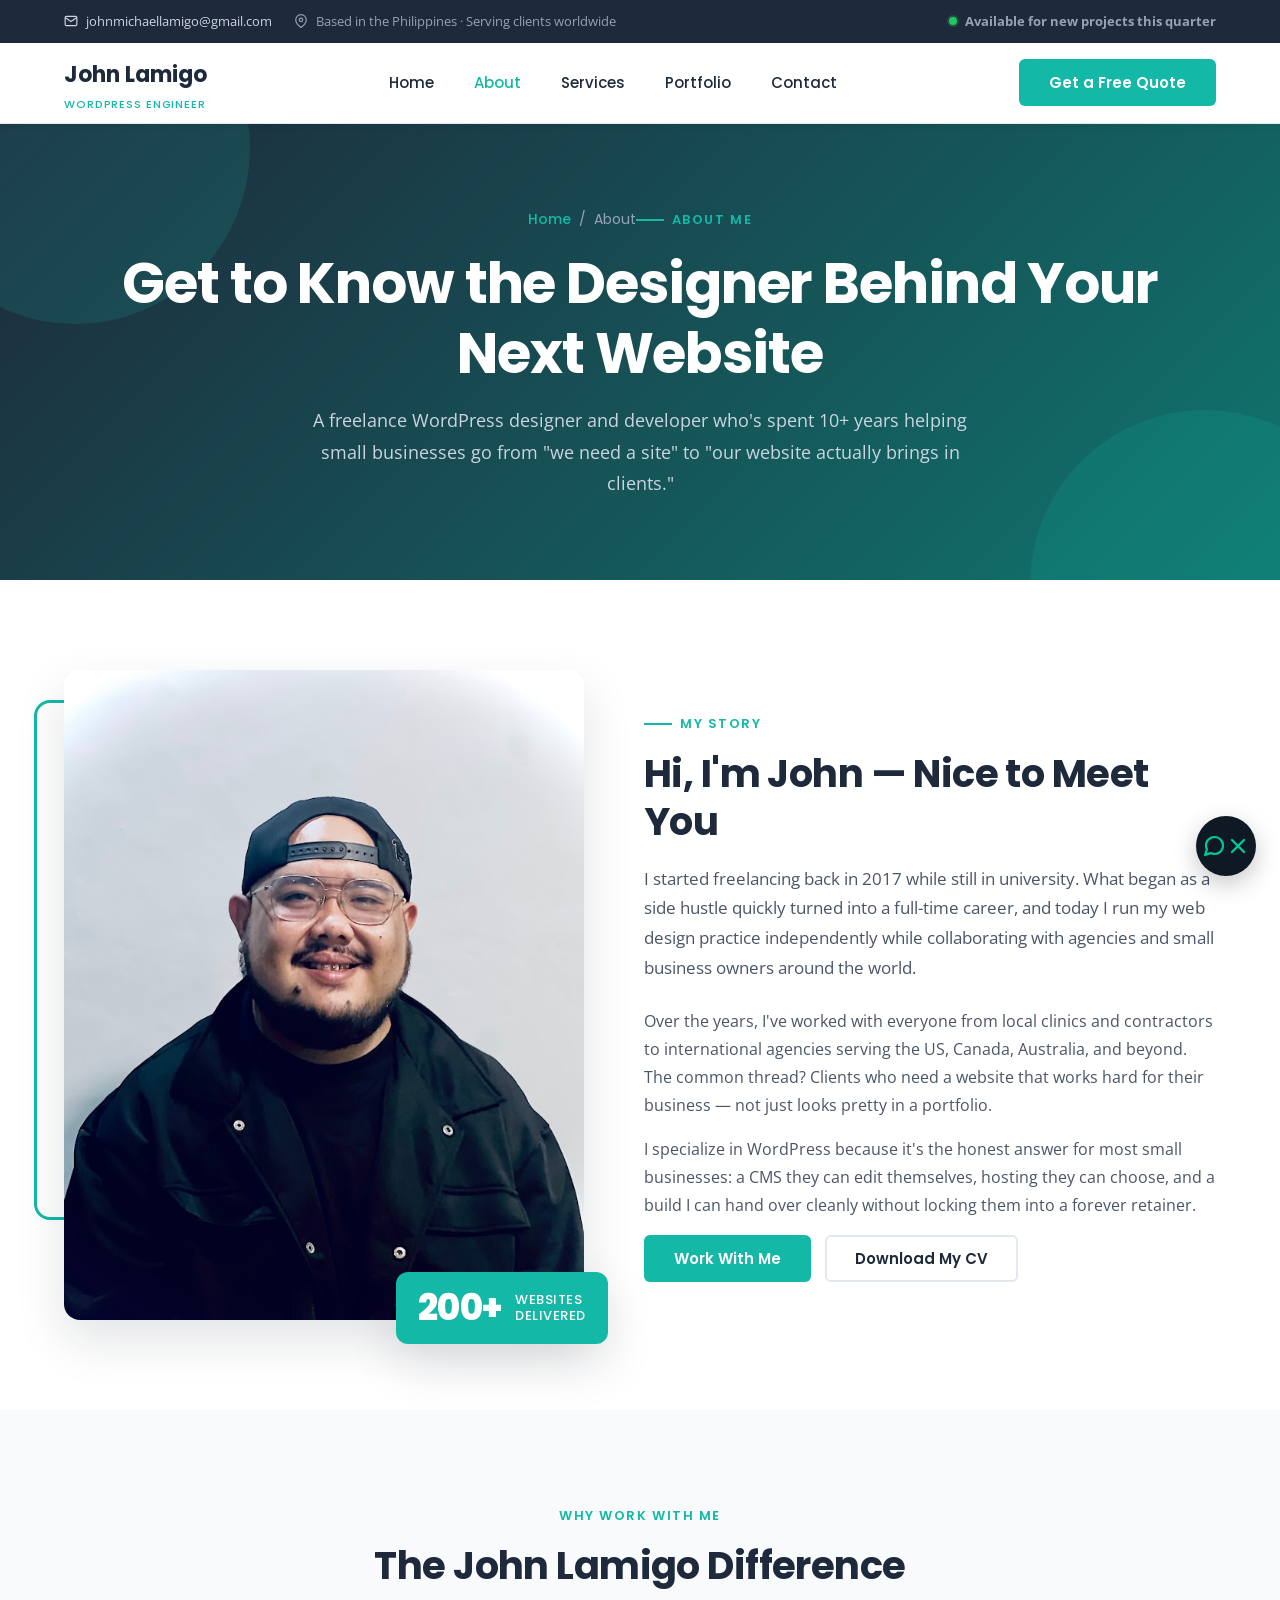
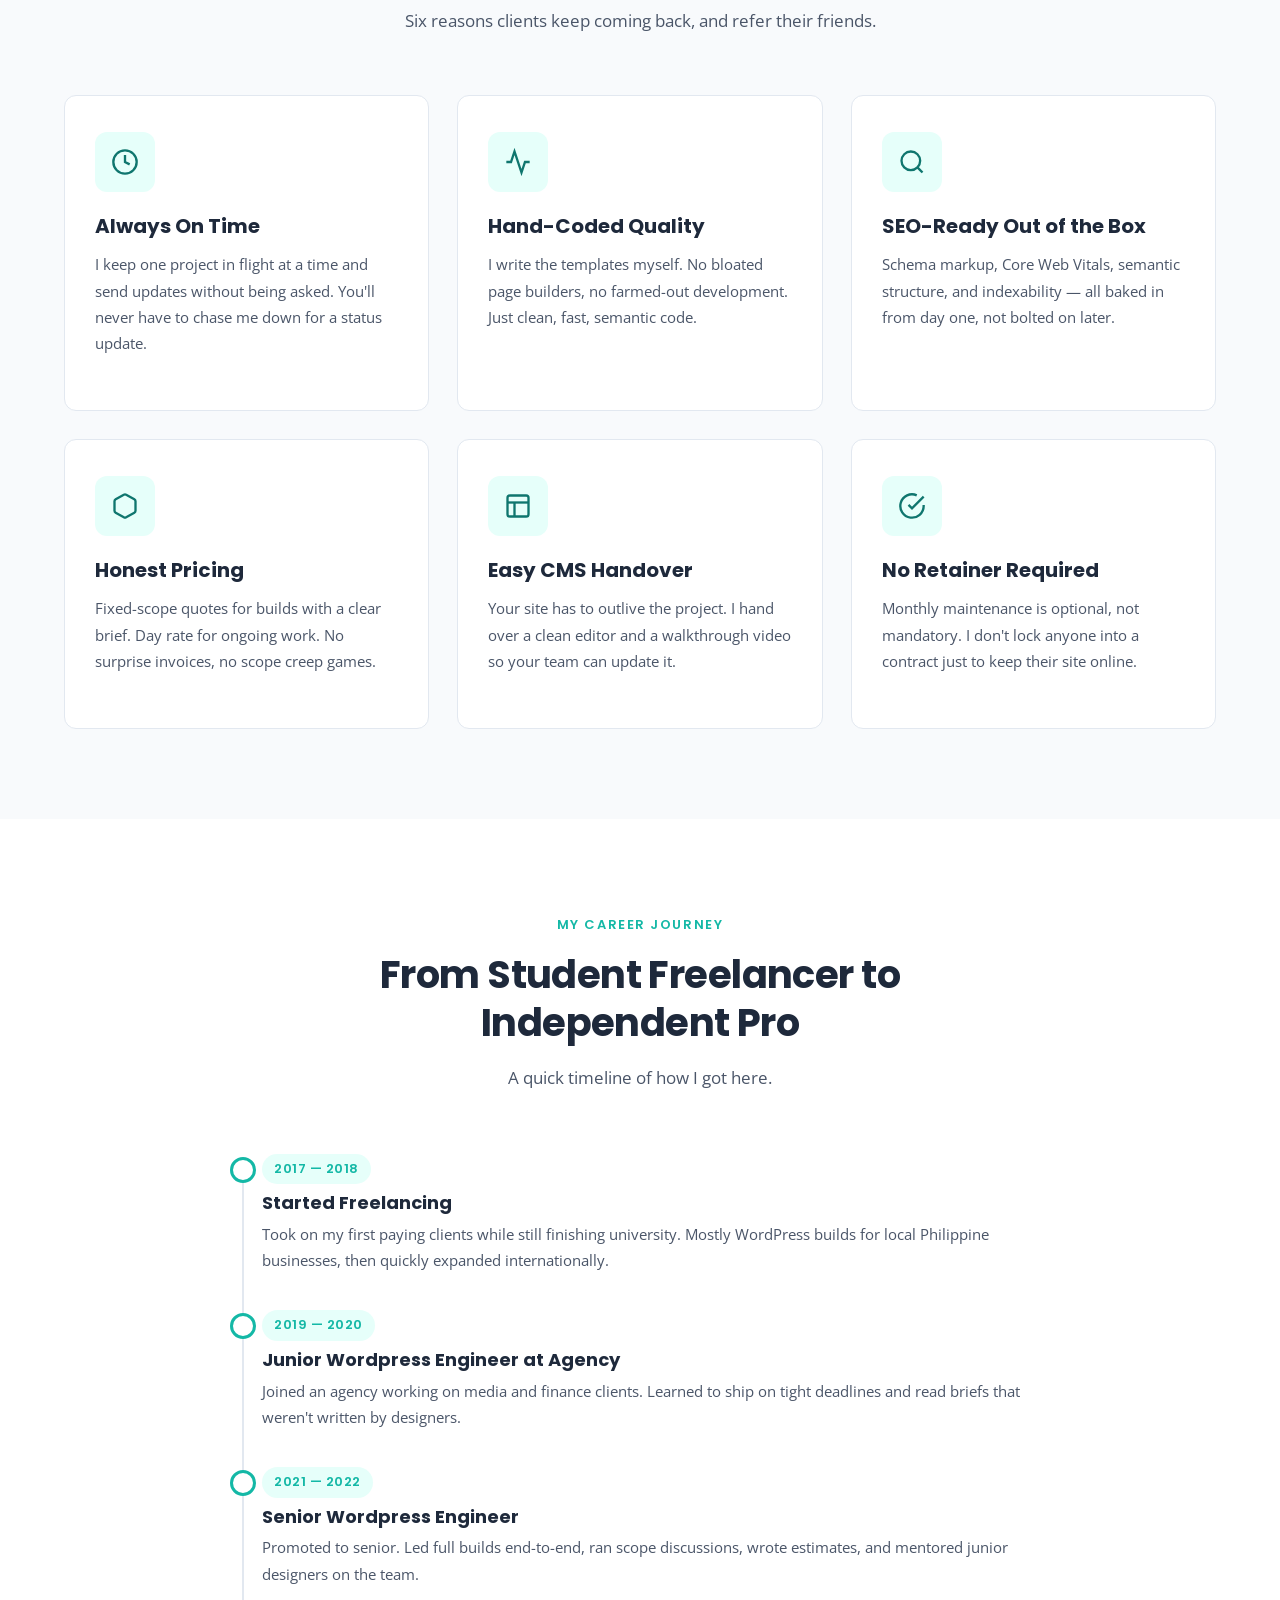
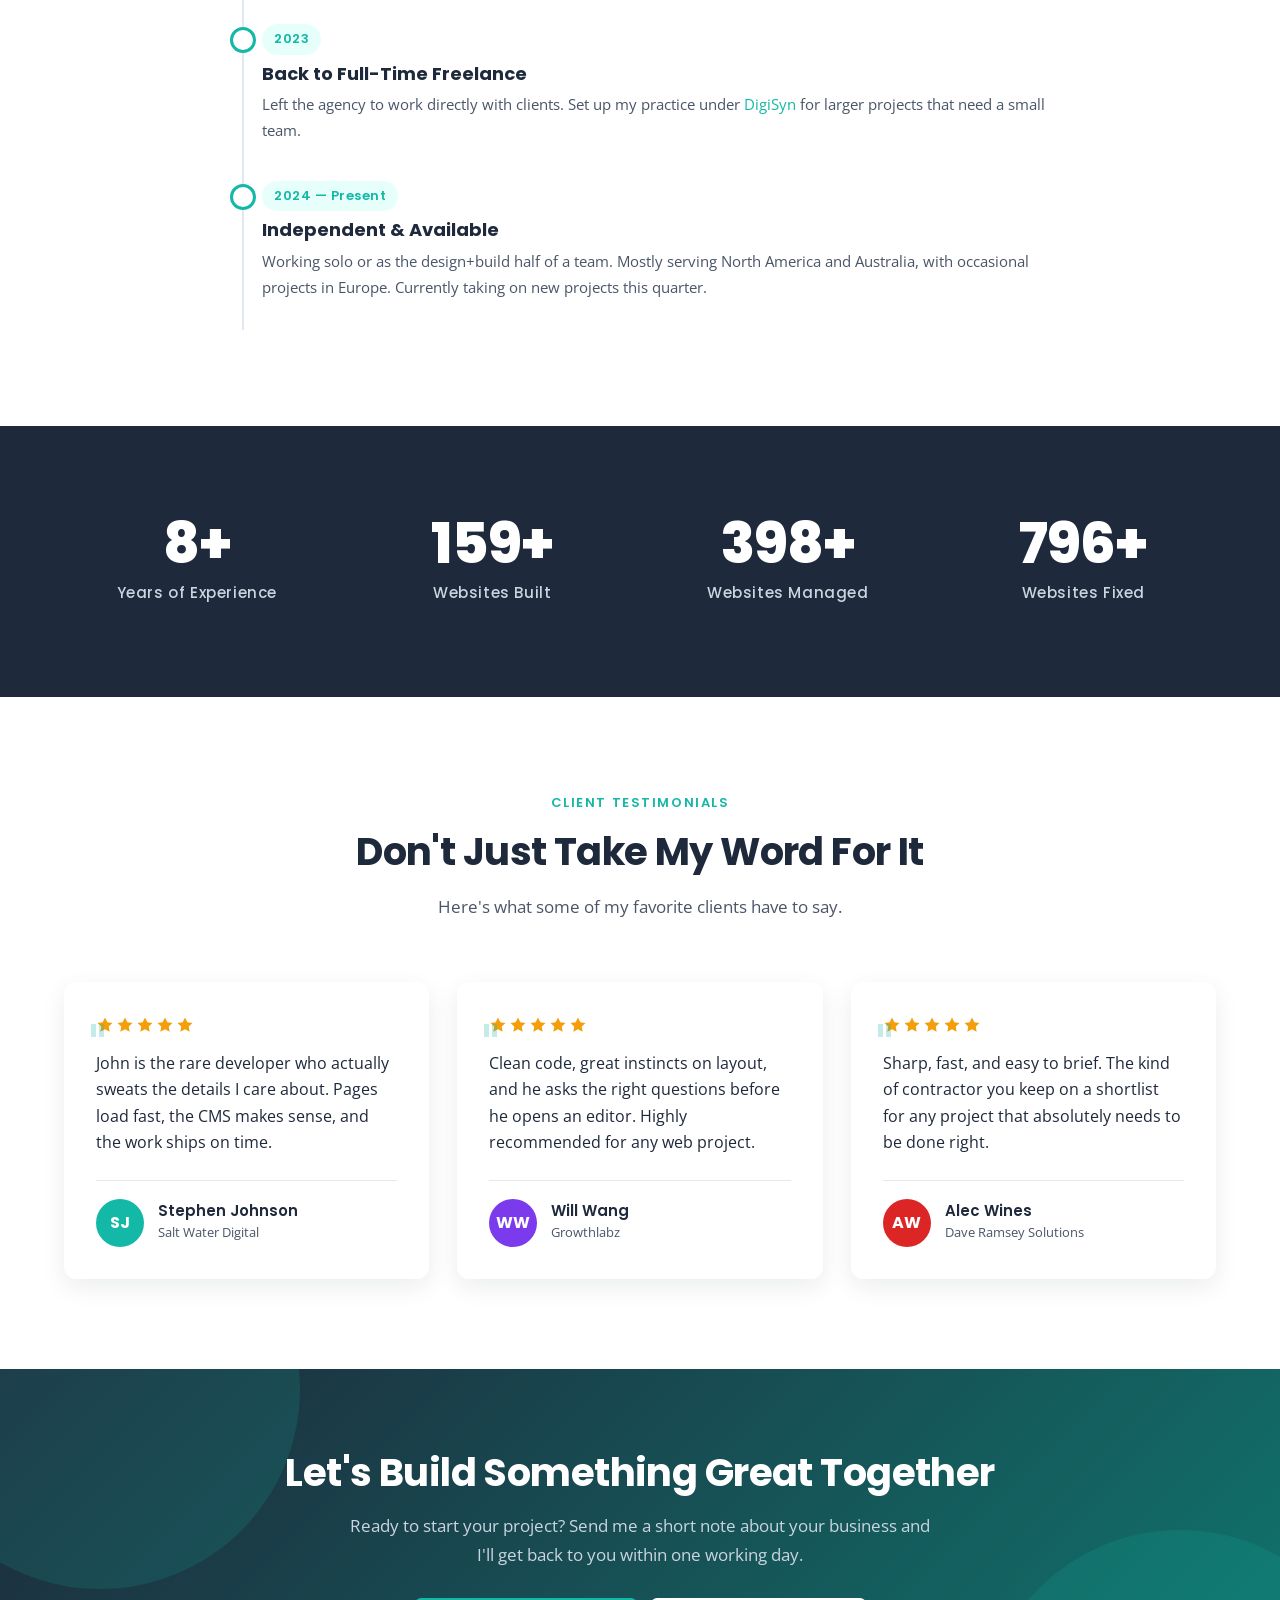
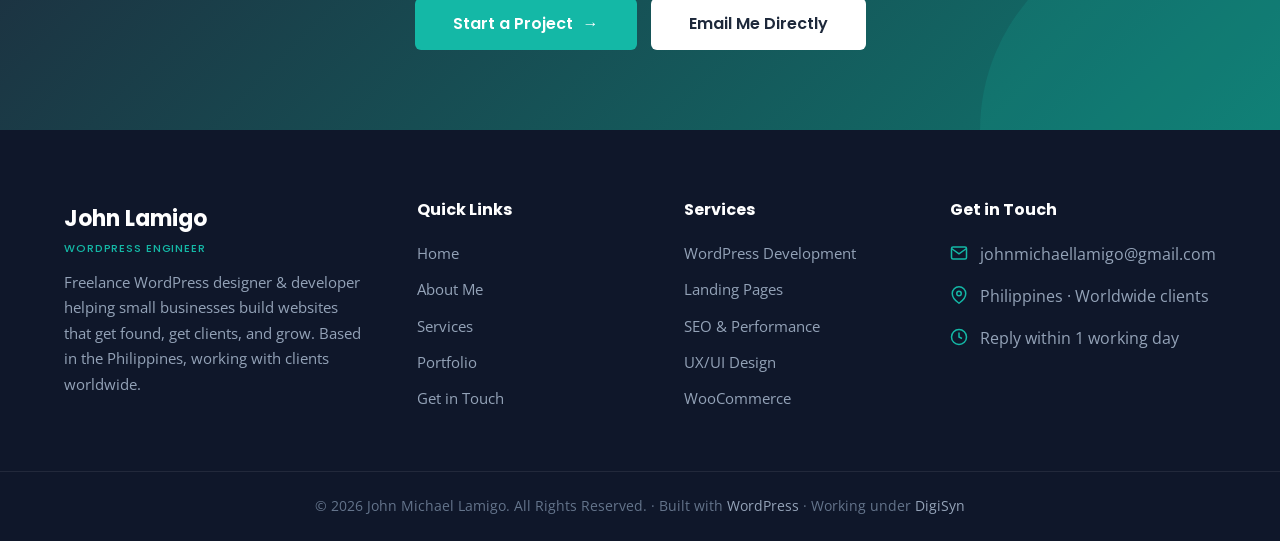
==== commit 7b88e821: "Remove JL logo mark from header" ====
--- a/about.html
+++ b/about.html
@@ -1 +1 @@
-<!DOCTYPE html><html lang=en><head><meta charset=UTF-8><meta name=viewport content="width=device-width, initial-scale=1.0"><title>About Me — John Michael Lamigo, Freelance Wordpress Engineer</title><meta name=description content="Meet John Michael Lamigo — freelance WordPress designer & developer with 10+ years of experience, 200+ built, 500+ managed, and 1000+ fixed websites for clients worldwide."><link rel=canonical href=https://johnlamigo.com/about><link rel=stylesheet href=style.css></head><body><div class=utility-bar><div class=container><div class=ub-info><a href=mailto:johnmichaellamigo@gmail.com><svg viewbox="0 0 24 24"><path d="M4 4h16c1.1 0 2 .9 2 2v12c0 1.1-.9 2-2 2H4c-1.1 0-2-.9-2-2V6c0-1.1.9-2 2-2z"/><polyline points="22,6 12,13 2,6"/></svg> johnmichaellamigo@gmail.com </a><span><svg viewbox="0 0 24 24"><path d="M21 10c0 7-9 13-9 13s-9-6-9-13a9 9 0 0118 0z"/><circle cx=12 cy=10 r=3 /></svg> Based in the Philippines · Serving clients worldwide </span></div><div class=ub-status><span class=dot></span><strong>Available for new projects this quarter</strong></div></div></div><header class=site-header><div class=container><a href=index.html class=logo><span class=logo-mark><span>JL</span></span><span class=logo-text>John Lamigo<small>Wordpress Engineer</small></span></a><nav><ul class=main-nav id=mainNav><li><a href=index.html>Home</a></li><li><a href=about.html class=current>About</a></li><li><a href=services.html>Services</a></li><li><a href=work.html>Portfolio</a></li><li><a href=index.html#contact>Contact</a></li></ul></nav><div class=header-cta><a href=index.html#contact class="btn btn-primary">Get a Free Quote</a><button class=menu-toggle aria-expanded=false aria-controls=mainNav aria-label="Open menu"><svg viewbox="0 0 24 24"><line x1=3 y1=6 x2=21 y2=6 /><line x1=3 y1=12 x2=21 y2=12 /><line x1=3 y1=18 x2=21 y2=18 /></svg></button></div></div></header><main><section class=page-hero><div class=container><div class=breadcrumb><a href=index.html>Home</a> <span>/</span> <span>About</span></div><div class=eyebrow>About Me</div><h1>Get to Know the Designer Behind Your Next Website</h1><p class=lead>A freelance WordPress designer and developer who's spent 10+ years helping small businesses go from "we need a site" to "our website actually brings in clients."</p></div></section><section class=section><div class=container><div class=about-grid><div class="about-photo-wrap rv"><div class=about-photo><img src=john.jpg alt="John Michael Lamigo"></div><div class=about-photo-badge><span class=num>200+</span><span class=lbl>Websites<br>Delivered</span></div></div><div class="about-body rv"><div class=eyebrow>My Story</div><h2>Hi, I'm John — Nice to Meet You</h2><p class=lead> I started freelancing back in 2017 while still in university. What began as a side hustle quickly turned into a full-time career, and today I run my web design practice independently while collaborating with agencies and small business owners around the world. </p><p> Over the years, I've worked with everyone from local clinics and contractors to international agencies serving the US, Canada, Australia, and beyond. The common thread? Clients who need a website that works hard for their business — not just looks pretty in a portfolio. </p><p> I specialize in WordPress because it's the honest answer for most small businesses: a CMS they can edit themselves, hosting they can choose, and a build I can hand over cleanly without locking them into a forever retainer. </p><div class=about-actions><a href=index.html#contact class="btn btn-primary">Work With Me</a><a href=https://johnlamigo.digisyn.co/wp-content/uploads/2025/09/JOHN-MICHAEL-LAMIGO-CV-2025.pdf class="btn btn-outline" target=_blank rel=noopener>Download My CV</a></div></div></div></div></section><section class="section gray"><div class=container><div class="section-head rv"><div class=eyebrow>Why Work With Me</div><h2>The John Lamigo Difference</h2><p class=lead>Six reasons clients keep coming back, and refer their friends.</p></div><div class=svc-grid><div class="svc-card rv"><div class=svc-icon><svg viewbox="0 0 24 24"><circle cx=12 cy=12 r=10 /><polyline points="12 6 12 12 16 14"/></svg></div><h3>Always On Time</h3><p>I keep one project in flight at a time and send updates without being asked. You'll never have to chase me down for a status update.</p></div><div class="svc-card rv"><div class=svc-icon><svg viewbox="0 0 24 24"><polyline points="22 12 18 12 15 21 9 3 6 12 2 12"/></svg></div><h3>Hand-Coded Quality</h3><p>I write the templates myself. No bloated page builders, no farmed-out development. Just clean, fast, semantic code.</p></div><div class="svc-card rv"><div class=svc-icon><svg viewbox="0 0 24 24"><circle cx=11 cy=11 r=8 /><line x1=21 y1=21 x2=16.65 y2=16.65 /></svg></div><h3>SEO-Ready Out of the Box</h3><p>Schema markup, Core Web Vitals, semantic structure, and indexability — all baked in from day one, not bolted on later.</p></div><div class="svc-card rv"><div class=svc-icon><svg viewbox="0 0 24 24"><path d="M21 16V8a2 2 0 00-1-1.73l-7-4a2 2 0 00-2 0l-7 4A2 2 0 003 8v8a2 2 0 001 1.73l7 4a2 2 0 002 0l7-4A2 2 0 0021 16z"/></svg></div><h3>Honest Pricing</h3><p>Fixed-scope quotes for builds with a clear brief. Day rate for ongoing work. No surprise invoices, no scope creep games.</p></div><div class="svc-card rv"><div class=svc-icon><svg viewbox="0 0 24 24"><rect x=3 y=3 width=18 height=18 rx=2 /><line x1=3 y1=9 x2=21 y2=9 /><line x1=9 y1=21 x2=9 y2=9 /></svg></div><h3>Easy CMS Handover</h3><p>Your site has to outlive the project. I hand over a clean editor and a walkthrough video so your team can update it.</p></div><div class="svc-card rv"><div class=svc-icon><svg viewbox="0 0 24 24"><path d="M22 11.08V12a10 10 0 11-5.93-9.14"/><polyline points="22 4 12 14.01 9 11.01"/></svg></div><h3>No Retainer Required</h3><p>Monthly maintenance is optional, not mandatory. I don't lock anyone into a contract just to keep their site online.</p></div></div></div></section><section class=section><div class=container><div class="section-head rv"><div class=eyebrow>My Career Journey</div><h2>From Student Freelancer to Independent Pro</h2><p class=lead>A quick timeline of how I got here.</p></div><div class="timeline rv"><div class=tl-item><span class=tl-year>2017 — 2018</span><h3>Started Freelancing</h3><p>Took on my first paying clients while still finishing university. Mostly WordPress builds for local Philippine businesses, then quickly expanded internationally.</p></div><div class=tl-item><span class=tl-year>2019 — 2020</span><h3>Junior Wordpress Engineer at Agency</h3><p>Joined an agency working on media and finance clients. Learned to ship on tight deadlines and read briefs that weren't written by designers.</p></div><div class=tl-item><span class=tl-year>2021 — 2022</span><h3>Senior Wordpress Engineer</h3><p>Promoted to senior. Led full builds end-to-end, ran scope discussions, wrote estimates, and mentored junior designers on the team.</p></div><div class=tl-item><span class=tl-year>2023</span><h3>Back to Full-Time Freelance</h3><p>Left the agency to work directly with clients. Set up my practice under <a href=https://digisyn.co rel=noopener target=_blank>DigiSyn</a> for larger projects that need a small team.</p></div><div class=tl-item><span class=tl-year>2024 — Present</span><h3>Independent &amp; Available</h3><p>Working solo or as the design+build half of a team. Mostly serving North America and Australia, with occasional projects in Europe. Currently taking on new projects this quarter.</p></div></div></div></section><section class="section dark"><div class=container><div class="stats-grid rv"><div class=stat-item><h3><span data-count=10 data-suffix=+>0</span></h3><p>Years of Experience</p></div><div class=stat-item><h3><span data-count=200 data-suffix=+>0</span></h3><p>Websites Built</p></div><div class=stat-item><h3><span data-count=500 data-suffix=+>0</span></h3><p>Websites Managed</p></div><div class=stat-item><h3><span data-count=1000 data-suffix=+>0</span></h3><p>Websites Fixed</p></div></div></div></section><section class=section><div class=container><div class="section-head rv"><div class=eyebrow>Client Testimonials</div><h2>Don't Just Take My Word For It</h2><p class=lead>Here's what some of my favorite clients have to say.</p></div><div class=testi-grid><div class="testi-card rv"><div class=stars><svg viewbox="0 0 24 24"><polygon points="12 2 15.09 8.26 22 9.27 17 14.14 18.18 21.02 12 17.77 5.82 21.02 7 14.14 2 9.27 8.91 8.26 12 2"/></svg><svg viewbox="0 0 24 24"><polygon points="12 2 15.09 8.26 22 9.27 17 14.14 18.18 21.02 12 17.77 5.82 21.02 7 14.14 2 9.27 8.91 8.26 12 2"/></svg><svg viewbox="0 0 24 24"><polygon points="12 2 15.09 8.26 22 9.27 17 14.14 18.18 21.02 12 17.77 5.82 21.02 7 14.14 2 9.27 8.91 8.26 12 2"/></svg><svg viewbox="0 0 24 24"><polygon points="12 2 15.09 8.26 22 9.27 17 14.14 18.18 21.02 12 17.77 5.82 21.02 7 14.14 2 9.27 8.91 8.26 12 2"/></svg><svg viewbox="0 0 24 24"><polygon points="12 2 15.09 8.26 22 9.27 17 14.14 18.18 21.02 12 17.77 5.82 21.02 7 14.14 2 9.27 8.91 8.26 12 2"/></svg></div><blockquote>John is the rare developer who actually sweats the details I care about. Pages load fast, the CMS makes sense, and the work ships on time.</blockquote><div class=testi-author><div class=testi-avatar>SJ</div><div><p class=name>Stephen Johnson</p><p class=role>Salt Water Digital</p></div></div></div><div class="testi-card rv"><div class=stars><svg viewbox="0 0 24 24"><polygon points="12 2 15.09 8.26 22 9.27 17 14.14 18.18 21.02 12 17.77 5.82 21.02 7 14.14 2 9.27 8.91 8.26 12 2"/></svg><svg viewbox="0 0 24 24"><polygon points="12 2 15.09 8.26 22 9.27 17 14.14 18.18 21.02 12 17.77 5.82 21.02 7 14.14 2 9.27 8.91 8.26 12 2"/></svg><svg viewbox="0 0 24 24"><polygon points="12 2 15.09 8.26 22 9.27 17 14.14 18.18 21.02 12 17.77 5.82 21.02 7 14.14 2 9.27 8.91 8.26 12 2"/></svg><svg viewbox="0 0 24 24"><polygon points="12 2 15.09 8.26 22 9.27 17 14.14 18.18 21.02 12 17.77 5.82 21.02 7 14.14 2 9.27 8.91 8.26 12 2"/></svg><svg viewbox="0 0 24 24"><polygon points="12 2 15.09 8.26 22 9.27 17 14.14 18.18 21.02 12 17.77 5.82 21.02 7 14.14 2 9.27 8.91 8.26 12 2"/></svg></div><blockquote>Clean code, great instincts on layout, and he asks the right questions before he opens an editor. Highly recommended for any web project.</blockquote><div class=testi-author><div class=testi-avatar style=background:#7C3AED;>WW</div><div><p class=name>Will Wang</p><p class=role>Growthlabz</p></div></div></div><div class="testi-card rv"><div class=stars><svg viewbox="0 0 24 24"><polygon points="12 2 15.09 8.26 22 9.27 17 14.14 18.18 21.02 12 17.77 5.82 21.02 7 14.14 2 9.27 8.91 8.26 12 2"/></svg><svg viewbox="0 0 24 24"><polygon points="12 2 15.09 8.26 22 9.27 17 14.14 18.18 21.02 12 17.77 5.82 21.02 7 14.14 2 9.27 8.91 8.26 12 2"/></svg><svg viewbox="0 0 24 24"><polygon points="12 2 15.09 8.26 22 9.27 17 14.14 18.18 21.02 12 17.77 5.82 21.02 7 14.14 2 9.27 8.91 8.26 12 2"/></svg><svg viewbox="0 0 24 24"><polygon points="12 2 15.09 8.26 22 9.27 17 14.14 18.18 21.02 12 17.77 5.82 21.02 7 14.14 2 9.27 8.91 8.26 12 2"/></svg><svg viewbox="0 0 24 24"><polygon points="12 2 15.09 8.26 22 9.27 17 14.14 18.18 21.02 12 17.77 5.82 21.02 7 14.14 2 9.27 8.91 8.26 12 2"/></svg></div><blockquote>Sharp, fast, and easy to brief. The kind of contractor you keep on a shortlist for any project that absolutely needs to be done right.</blockquote><div class=testi-author><div class=testi-avatar style=background:#DC2626;>AW</div><div><p class=name>Alec Wines</p><p class=role>Dave Ramsey Solutions</p></div></div></div></div></div></section><section class=cta-banner><div class=container><h2 class=rv>Let's Build Something Great Together</h2><p class=rv>Ready to start your project? Send me a short note about your business and I'll get back to you within one working day.</p><div class="cta-actions rv"><a href=index.html#contact class="btn btn-primary btn-lg">Start a Project <span class=arrow>→</span></a><a href=mailto:johnmichaellamigo@gmail.com class="btn btn-light btn-lg">Email Me Directly</a></div></div></section></main><footer class=site-footer><div class=container><div class=footer-grid><div class=footer-about><a href=index.html class=logo><span class=logo-mark><span>JL</span></span><span class=logo-text>John Lamigo<small>Wordpress Engineer</small></span></a><p>Freelance WordPress designer & developer helping small businesses build websites that get found, get clients, and grow. Based in the Philippines, working with clients worldwide.</p></div><div><h4>Quick Links</h4><ul><li><a href=index.html>Home</a></li><li><a href=about.html>About Me</a></li><li><a href=services.html>Services</a></li><li><a href=work.html>Portfolio</a></li><li><a href=index.html#contact>Get in Touch</a></li></ul></div><div><h4>Services</h4><ul><li><a href=services.html#wordpress>WordPress Development</a></li><li><a href=services.html#funnels>Landing Pages</a></li><li><a href=services.html#seo>SEO & Performance</a></li><li><a href=services.html#ux>UX/UI Design</a></li><li><a href=services.html#woo>WooCommerce</a></li></ul></div><div><h4>Get in Touch</h4><div class=footer-contact-item><svg viewbox="0 0 24 24"><path d="M4 4h16c1.1 0 2 .9 2 2v12c0 1.1-.9 2-2 2H4c-1.1 0-2-.9-2-2V6c0-1.1.9-2 2-2z"/><polyline points="22,6 12,13 2,6"/></svg><a href=mailto:johnmichaellamigo@gmail.com>johnmichaellamigo@gmail.com</a></div><div class=footer-contact-item><svg viewbox="0 0 24 24"><path d="M21 10c0 7-9 13-9 13s-9-6-9-13a9 9 0 0118 0z"/><circle cx=12 cy=10 r=3 /></svg><span>Philippines · Worldwide clients</span></div><div class=footer-contact-item><svg viewbox="0 0 24 24"><circle cx=12 cy=12 r=10 /><polyline points="12 6 12 12 16 14"/></svg><span>Reply within 1 working day</span></div></div></div></div><div class=footer-bar><div class=container> © <span id=year>2025</span> John Michael Lamigo. All Rights Reserved. · Built with <a href=https://wordpress.org rel=noopener>WordPress</a> · Working under <a href=https://digisyn.co rel=noopener>DigiSyn</a></div></div></footer><script>document.getElementById('year').textContent = new Date().getFullYear();</script><script src=site.js defer></script><script src=chatbot.js defer></script></body></html>+<!DOCTYPE html><html lang=en><head><meta charset=UTF-8><meta name=viewport content="width=device-width, initial-scale=1.0"><title>About Me — John Michael Lamigo, Freelance Wordpress Engineer</title><meta name=description content="Meet John Michael Lamigo — freelance WordPress designer & developer with 10+ years of experience, 200+ built, 500+ managed, and 1000+ fixed websites for clients worldwide."><link rel=canonical href=https://johnlamigo.com/about><link rel=stylesheet href=style.css></head><body><div class=utility-bar><div class=container><div class=ub-info><a href=mailto:johnmichaellamigo@gmail.com><svg viewbox="0 0 24 24"><path d="M4 4h16c1.1 0 2 .9 2 2v12c0 1.1-.9 2-2 2H4c-1.1 0-2-.9-2-2V6c0-1.1.9-2 2-2z"/><polyline points="22,6 12,13 2,6"/></svg> johnmichaellamigo@gmail.com </a><span><svg viewbox="0 0 24 24"><path d="M21 10c0 7-9 13-9 13s-9-6-9-13a9 9 0 0118 0z"/><circle cx=12 cy=10 r=3 /></svg> Based in the Philippines · Serving clients worldwide </span></div><div class=ub-status><span class=dot></span><strong>Available for new projects this quarter</strong></div></div></div><header class=site-header><div class=container><a href=index.html class=logo><span class=logo-text>John Lamigo<small>Wordpress Engineer</small></span></a><nav><ul class=main-nav id=mainNav><li><a href=index.html>Home</a></li><li><a href=about.html class=current>About</a></li><li><a href=services.html>Services</a></li><li><a href=work.html>Portfolio</a></li><li><a href=index.html#contact>Contact</a></li></ul></nav><div class=header-cta><a href=index.html#contact class="btn btn-primary">Get a Free Quote</a><button class=menu-toggle aria-expanded=false aria-controls=mainNav aria-label="Open menu"><svg viewbox="0 0 24 24"><line x1=3 y1=6 x2=21 y2=6 /><line x1=3 y1=12 x2=21 y2=12 /><line x1=3 y1=18 x2=21 y2=18 /></svg></button></div></div></header><main><section class=page-hero><div class=container><div class=breadcrumb><a href=index.html>Home</a> <span>/</span> <span>About</span></div><div class=eyebrow>About Me</div><h1>Get to Know the Designer Behind Your Next Website</h1><p class=lead>A freelance WordPress designer and developer who's spent 10+ years helping small businesses go from "we need a site" to "our website actually brings in clients."</p></div></section><section class=section><div class=container><div class=about-grid><div class="about-photo-wrap rv"><div class=about-photo><img src=john.jpg alt="John Michael Lamigo"></div><div class=about-photo-badge><span class=num>200+</span><span class=lbl>Websites<br>Delivered</span></div></div><div class="about-body rv"><div class=eyebrow>My Story</div><h2>Hi, I'm John — Nice to Meet You</h2><p class=lead> I started freelancing back in 2017 while still in university. What began as a side hustle quickly turned into a full-time career, and today I run my web design practice independently while collaborating with agencies and small business owners around the world. </p><p> Over the years, I've worked with everyone from local clinics and contractors to international agencies serving the US, Canada, Australia, and beyond. The common thread? Clients who need a website that works hard for their business — not just looks pretty in a portfolio. </p><p> I specialize in WordPress because it's the honest answer for most small businesses: a CMS they can edit themselves, hosting they can choose, and a build I can hand over cleanly without locking them into a forever retainer. </p><div class=about-actions><a href=index.html#contact class="btn btn-primary">Work With Me</a><a href=https://johnlamigo.digisyn.co/wp-content/uploads/2025/09/JOHN-MICHAEL-LAMIGO-CV-2025.pdf class="btn btn-outline" target=_blank rel=noopener>Download My CV</a></div></div></div></div></section><section class="section gray"><div class=container><div class="section-head rv"><div class=eyebrow>Why Work With Me</div><h2>The John Lamigo Difference</h2><p class=lead>Six reasons clients keep coming back, and refer their friends.</p></div><div class=svc-grid><div class="svc-card rv"><div class=svc-icon><svg viewbox="0 0 24 24"><circle cx=12 cy=12 r=10 /><polyline points="12 6 12 12 16 14"/></svg></div><h3>Always On Time</h3><p>I keep one project in flight at a time and send updates without being asked. You'll never have to chase me down for a status update.</p></div><div class="svc-card rv"><div class=svc-icon><svg viewbox="0 0 24 24"><polyline points="22 12 18 12 15 21 9 3 6 12 2 12"/></svg></div><h3>Hand-Coded Quality</h3><p>I write the templates myself. No bloated page builders, no farmed-out development. Just clean, fast, semantic code.</p></div><div class="svc-card rv"><div class=svc-icon><svg viewbox="0 0 24 24"><circle cx=11 cy=11 r=8 /><line x1=21 y1=21 x2=16.65 y2=16.65 /></svg></div><h3>SEO-Ready Out of the Box</h3><p>Schema markup, Core Web Vitals, semantic structure, and indexability — all baked in from day one, not bolted on later.</p></div><div class="svc-card rv"><div class=svc-icon><svg viewbox="0 0 24 24"><path d="M21 16V8a2 2 0 00-1-1.73l-7-4a2 2 0 00-2 0l-7 4A2 2 0 003 8v8a2 2 0 001 1.73l7 4a2 2 0 002 0l7-4A2 2 0 0021 16z"/></svg></div><h3>Honest Pricing</h3><p>Fixed-scope quotes for builds with a clear brief. Day rate for ongoing work. No surprise invoices, no scope creep games.</p></div><div class="svc-card rv"><div class=svc-icon><svg viewbox="0 0 24 24"><rect x=3 y=3 width=18 height=18 rx=2 /><line x1=3 y1=9 x2=21 y2=9 /><line x1=9 y1=21 x2=9 y2=9 /></svg></div><h3>Easy CMS Handover</h3><p>Your site has to outlive the project. I hand over a clean editor and a walkthrough video so your team can update it.</p></div><div class="svc-card rv"><div class=svc-icon><svg viewbox="0 0 24 24"><path d="M22 11.08V12a10 10 0 11-5.93-9.14"/><polyline points="22 4 12 14.01 9 11.01"/></svg></div><h3>No Retainer Required</h3><p>Monthly maintenance is optional, not mandatory. I don't lock anyone into a contract just to keep their site online.</p></div></div></div></section><section class=section><div class=container><div class="section-head rv"><div class=eyebrow>My Career Journey</div><h2>From Student Freelancer to Independent Pro</h2><p class=lead>A quick timeline of how I got here.</p></div><div class="timeline rv"><div class=tl-item><span class=tl-year>2017 — 2018</span><h3>Started Freelancing</h3><p>Took on my first paying clients while still finishing university. Mostly WordPress builds for local Philippine businesses, then quickly expanded internationally.</p></div><div class=tl-item><span class=tl-year>2019 — 2020</span><h3>Junior Wordpress Engineer at Agency</h3><p>Joined an agency working on media and finance clients. Learned to ship on tight deadlines and read briefs that weren't written by designers.</p></div><div class=tl-item><span class=tl-year>2021 — 2022</span><h3>Senior Wordpress Engineer</h3><p>Promoted to senior. Led full builds end-to-end, ran scope discussions, wrote estimates, and mentored junior designers on the team.</p></div><div class=tl-item><span class=tl-year>2023</span><h3>Back to Full-Time Freelance</h3><p>Left the agency to work directly with clients. Set up my practice under <a href=https://digisyn.co rel=noopener target=_blank>DigiSyn</a> for larger projects that need a small team.</p></div><div class=tl-item><span class=tl-year>2024 — Present</span><h3>Independent &amp; Available</h3><p>Working solo or as the design+build half of a team. Mostly serving North America and Australia, with occasional projects in Europe. Currently taking on new projects this quarter.</p></div></div></div></section><section class="section dark"><div class=container><div class="stats-grid rv"><div class=stat-item><h3><span data-count=10 data-suffix=+>0</span></h3><p>Years of Experience</p></div><div class=stat-item><h3><span data-count=200 data-suffix=+>0</span></h3><p>Websites Built</p></div><div class=stat-item><h3><span data-count=500 data-suffix=+>0</span></h3><p>Websites Managed</p></div><div class=stat-item><h3><span data-count=1000 data-suffix=+>0</span></h3><p>Websites Fixed</p></div></div></div></section><section class=section><div class=container><div class="section-head rv"><div class=eyebrow>Client Testimonials</div><h2>Don't Just Take My Word For It</h2><p class=lead>Here's what some of my favorite clients have to say.</p></div><div class=testi-grid><div class="testi-card rv"><div class=stars><svg viewbox="0 0 24 24"><polygon points="12 2 15.09 8.26 22 9.27 17 14.14 18.18 21.02 12 17.77 5.82 21.02 7 14.14 2 9.27 8.91 8.26 12 2"/></svg><svg viewbox="0 0 24 24"><polygon points="12 2 15.09 8.26 22 9.27 17 14.14 18.18 21.02 12 17.77 5.82 21.02 7 14.14 2 9.27 8.91 8.26 12 2"/></svg><svg viewbox="0 0 24 24"><polygon points="12 2 15.09 8.26 22 9.27 17 14.14 18.18 21.02 12 17.77 5.82 21.02 7 14.14 2 9.27 8.91 8.26 12 2"/></svg><svg viewbox="0 0 24 24"><polygon points="12 2 15.09 8.26 22 9.27 17 14.14 18.18 21.02 12 17.77 5.82 21.02 7 14.14 2 9.27 8.91 8.26 12 2"/></svg><svg viewbox="0 0 24 24"><polygon points="12 2 15.09 8.26 22 9.27 17 14.14 18.18 21.02 12 17.77 5.82 21.02 7 14.14 2 9.27 8.91 8.26 12 2"/></svg></div><blockquote>John is the rare developer who actually sweats the details I care about. Pages load fast, the CMS makes sense, and the work ships on time.</blockquote><div class=testi-author><div class=testi-avatar>SJ</div><div><p class=name>Stephen Johnson</p><p class=role>Salt Water Digital</p></div></div></div><div class="testi-card rv"><div class=stars><svg viewbox="0 0 24 24"><polygon points="12 2 15.09 8.26 22 9.27 17 14.14 18.18 21.02 12 17.77 5.82 21.02 7 14.14 2 9.27 8.91 8.26 12 2"/></svg><svg viewbox="0 0 24 24"><polygon points="12 2 15.09 8.26 22 9.27 17 14.14 18.18 21.02 12 17.77 5.82 21.02 7 14.14 2 9.27 8.91 8.26 12 2"/></svg><svg viewbox="0 0 24 24"><polygon points="12 2 15.09 8.26 22 9.27 17 14.14 18.18 21.02 12 17.77 5.82 21.02 7 14.14 2 9.27 8.91 8.26 12 2"/></svg><svg viewbox="0 0 24 24"><polygon points="12 2 15.09 8.26 22 9.27 17 14.14 18.18 21.02 12 17.77 5.82 21.02 7 14.14 2 9.27 8.91 8.26 12 2"/></svg><svg viewbox="0 0 24 24"><polygon points="12 2 15.09 8.26 22 9.27 17 14.14 18.18 21.02 12 17.77 5.82 21.02 7 14.14 2 9.27 8.91 8.26 12 2"/></svg></div><blockquote>Clean code, great instincts on layout, and he asks the right questions before he opens an editor. Highly recommended for any web project.</blockquote><div class=testi-author><div class=testi-avatar style=background:#7C3AED;>WW</div><div><p class=name>Will Wang</p><p class=role>Growthlabz</p></div></div></div><div class="testi-card rv"><div class=stars><svg viewbox="0 0 24 24"><polygon points="12 2 15.09 8.26 22 9.27 17 14.14 18.18 21.02 12 17.77 5.82 21.02 7 14.14 2 9.27 8.91 8.26 12 2"/></svg><svg viewbox="0 0 24 24"><polygon points="12 2 15.09 8.26 22 9.27 17 14.14 18.18 21.02 12 17.77 5.82 21.02 7 14.14 2 9.27 8.91 8.26 12 2"/></svg><svg viewbox="0 0 24 24"><polygon points="12 2 15.09 8.26 22 9.27 17 14.14 18.18 21.02 12 17.77 5.82 21.02 7 14.14 2 9.27 8.91 8.26 12 2"/></svg><svg viewbox="0 0 24 24"><polygon points="12 2 15.09 8.26 22 9.27 17 14.14 18.18 21.02 12 17.77 5.82 21.02 7 14.14 2 9.27 8.91 8.26 12 2"/></svg><svg viewbox="0 0 24 24"><polygon points="12 2 15.09 8.26 22 9.27 17 14.14 18.18 21.02 12 17.77 5.82 21.02 7 14.14 2 9.27 8.91 8.26 12 2"/></svg></div><blockquote>Sharp, fast, and easy to brief. The kind of contractor you keep on a shortlist for any project that absolutely needs to be done right.</blockquote><div class=testi-author><div class=testi-avatar style=background:#DC2626;>AW</div><div><p class=name>Alec Wines</p><p class=role>Dave Ramsey Solutions</p></div></div></div></div></div></section><section class=cta-banner><div class=container><h2 class=rv>Let's Build Something Great Together</h2><p class=rv>Ready to start your project? Send me a short note about your business and I'll get back to you within one working day.</p><div class="cta-actions rv"><a href=index.html#contact class="btn btn-primary btn-lg">Start a Project <span class=arrow>→</span></a><a href=mailto:johnmichaellamigo@gmail.com class="btn btn-light btn-lg">Email Me Directly</a></div></div></section></main><footer class=site-footer><div class=container><div class=footer-grid><div class=footer-about><a href=index.html class=logo><span class=logo-text>John Lamigo<small>Wordpress Engineer</small></span></a><p>Freelance WordPress designer & developer helping small businesses build websites that get found, get clients, and grow. Based in the Philippines, working with clients worldwide.</p></div><div><h4>Quick Links</h4><ul><li><a href=index.html>Home</a></li><li><a href=about.html>About Me</a></li><li><a href=services.html>Services</a></li><li><a href=work.html>Portfolio</a></li><li><a href=index.html#contact>Get in Touch</a></li></ul></div><div><h4>Services</h4><ul><li><a href=services.html#wordpress>WordPress Development</a></li><li><a href=services.html#funnels>Landing Pages</a></li><li><a href=services.html#seo>SEO & Performance</a></li><li><a href=services.html#ux>UX/UI Design</a></li><li><a href=services.html#woo>WooCommerce</a></li></ul></div><div><h4>Get in Touch</h4><div class=footer-contact-item><svg viewbox="0 0 24 24"><path d="M4 4h16c1.1 0 2 .9 2 2v12c0 1.1-.9 2-2 2H4c-1.1 0-2-.9-2-2V6c0-1.1.9-2 2-2z"/><polyline points="22,6 12,13 2,6"/></svg><a href=mailto:johnmichaellamigo@gmail.com>johnmichaellamigo@gmail.com</a></div><div class=footer-contact-item><svg viewbox="0 0 24 24"><path d="M21 10c0 7-9 13-9 13s-9-6-9-13a9 9 0 0118 0z"/><circle cx=12 cy=10 r=3 /></svg><span>Philippines · Worldwide clients</span></div><div class=footer-contact-item><svg viewbox="0 0 24 24"><circle cx=12 cy=12 r=10 /><polyline points="12 6 12 12 16 14"/></svg><span>Reply within 1 working day</span></div></div></div></div><div class=footer-bar><div class=container> © <span id=year>2025</span> John Michael Lamigo. All Rights Reserved. · Built with <a href=https://wordpress.org rel=noopener>WordPress</a> · Working under <a href=https://digisyn.co rel=noopener>DigiSyn</a></div></div></footer><script>document.getElementById('year').textContent = new Date().getFullYear();</script><script src=site.js defer></script><script src=chatbot.js defer></script></body></html>
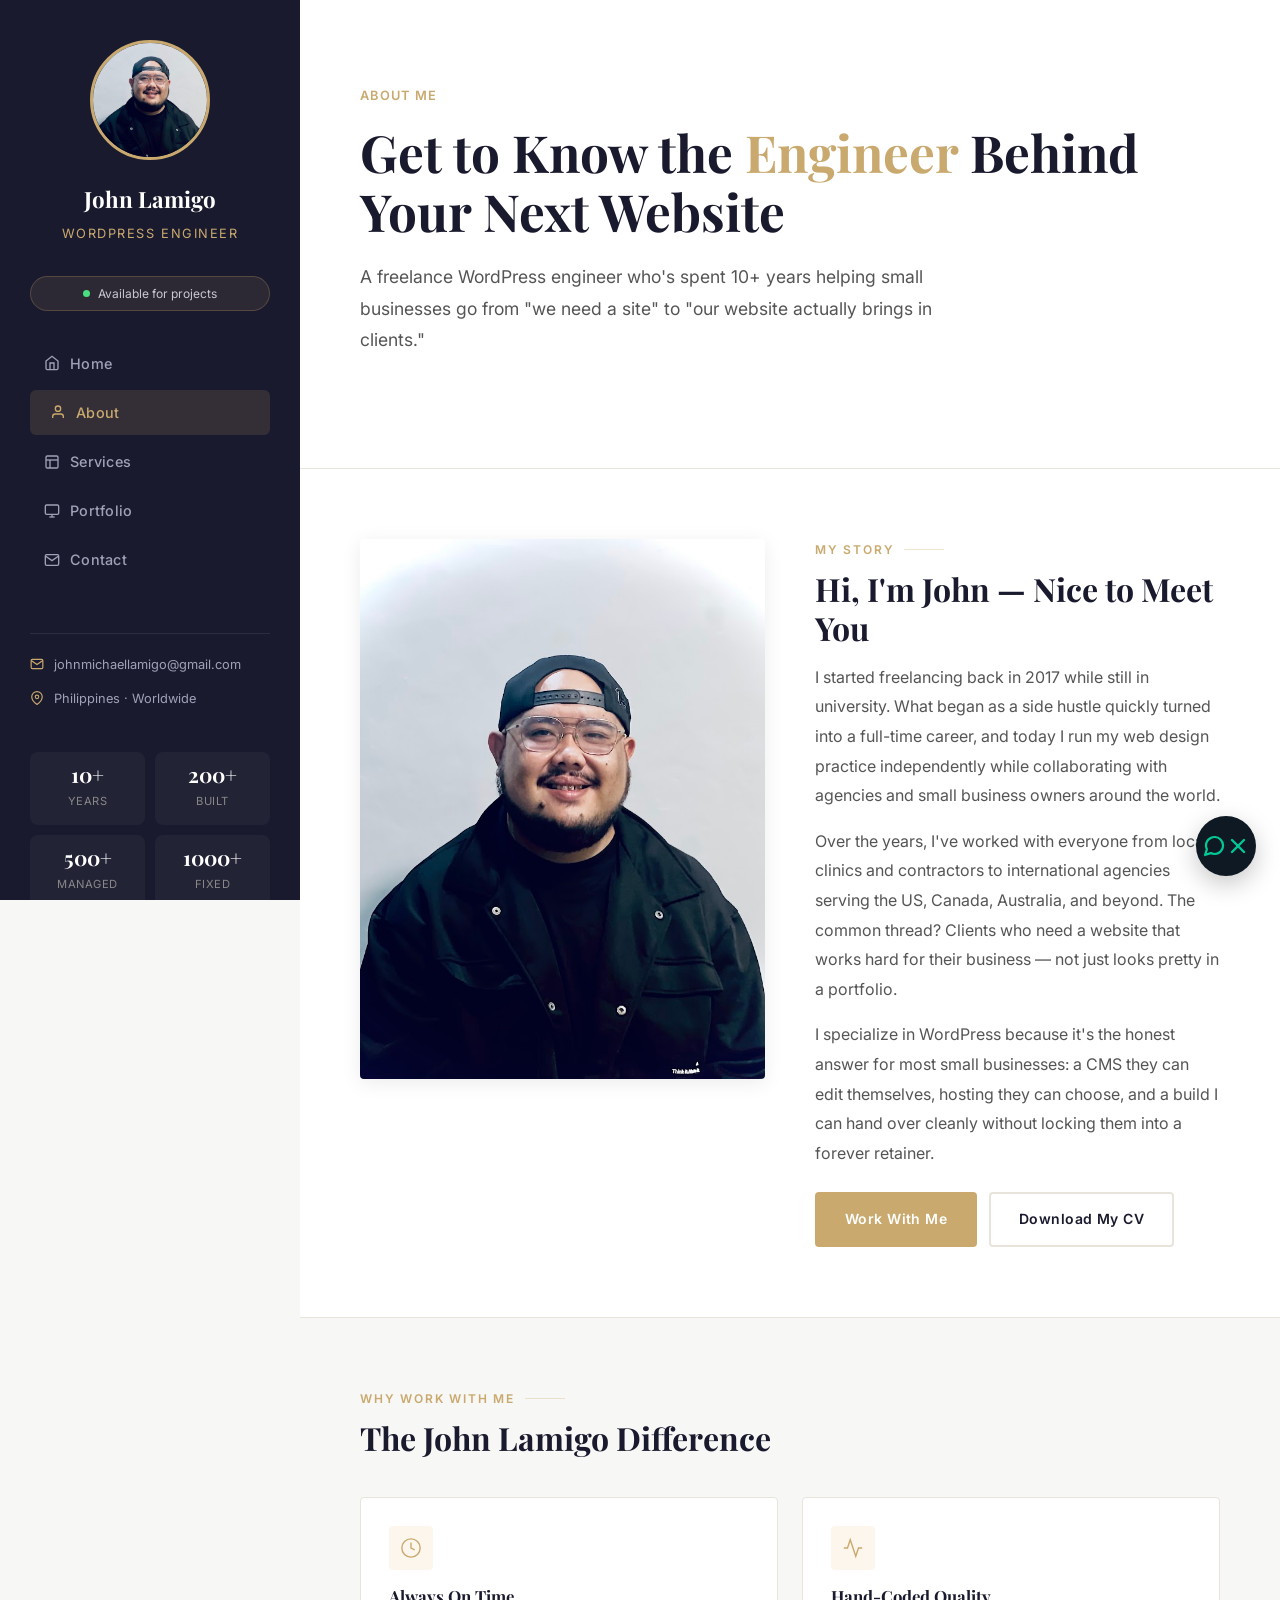
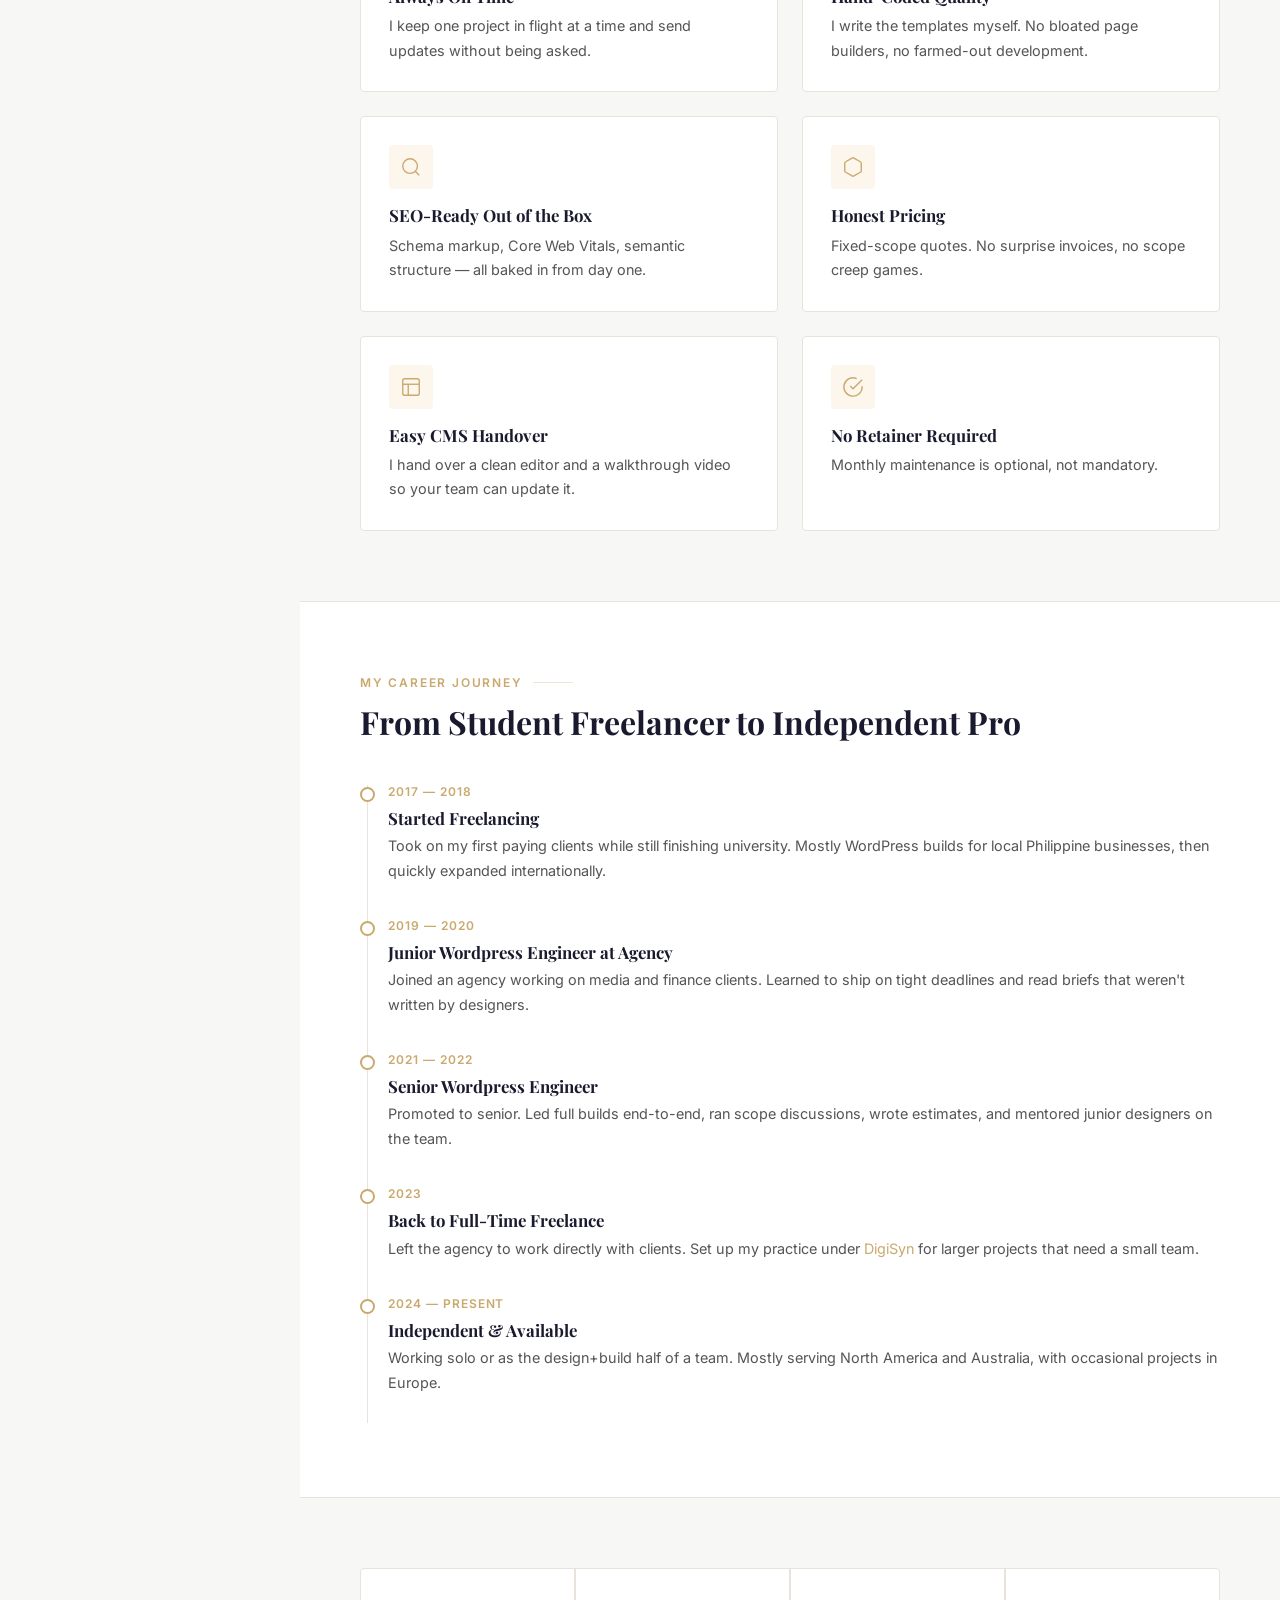
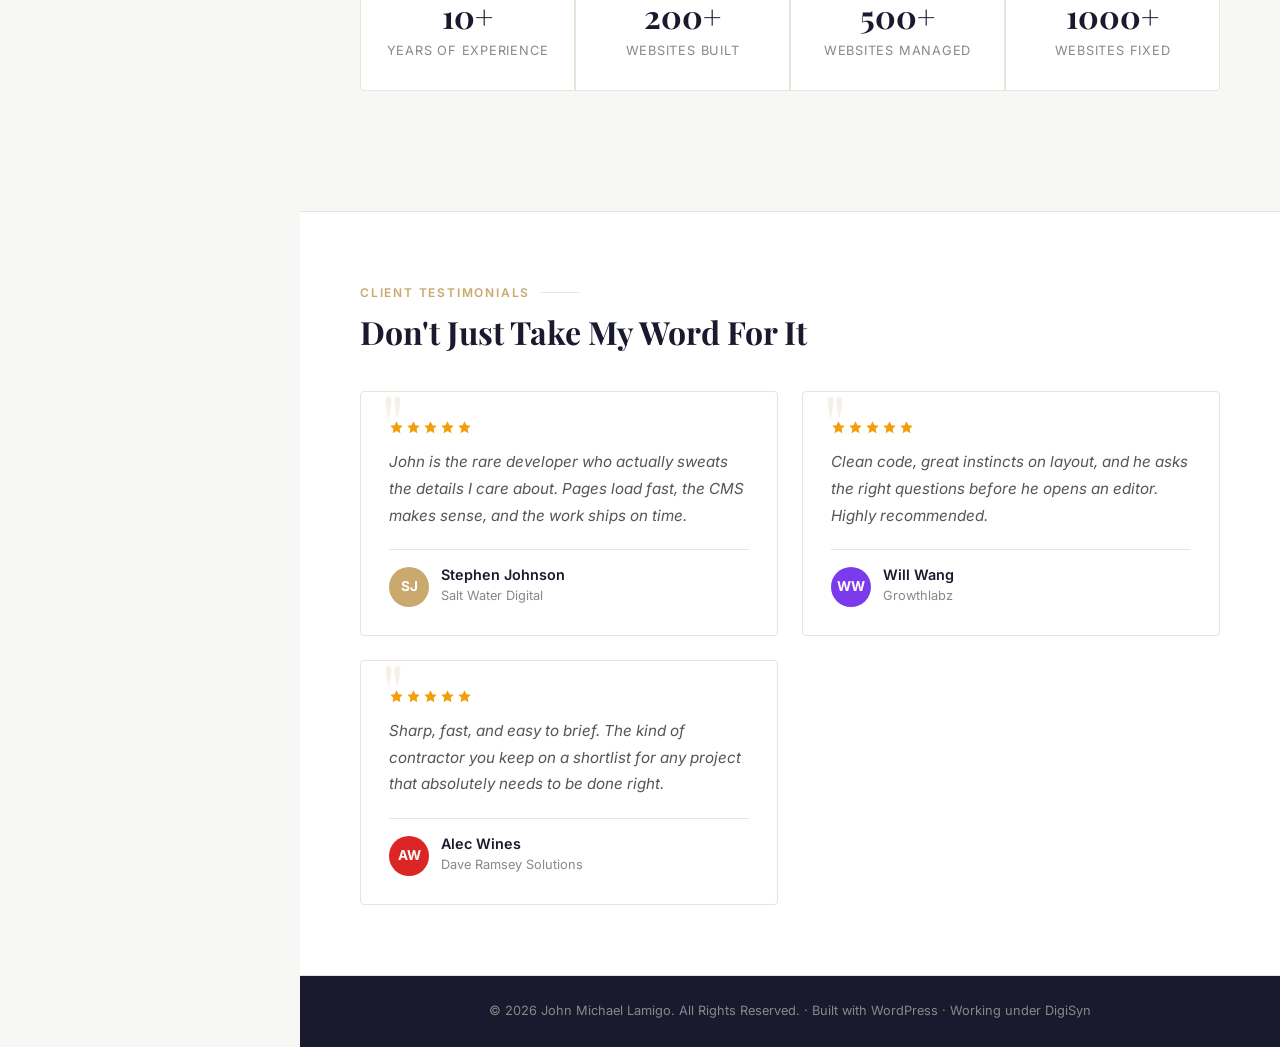
==== commit 09c9cc08: "Full redesign: dark sidebar + light content layout (Roger Day style)" ====
--- a/about.html
+++ b/about.html
@@ -1 +1,126 @@
-<!DOCTYPE html><html lang=en><head><meta charset=UTF-8><meta name=viewport content="width=device-width, initial-scale=1.0"><title>About Me — John Michael Lamigo, Freelance Wordpress Engineer</title><meta name=description content="Meet John Michael Lamigo — freelance WordPress designer & developer with 10+ years of experience, 200+ built, 500+ managed, and 1000+ fixed websites for clients worldwide."><link rel=canonical href=https://johnlamigo.com/about><link rel=stylesheet href=style.css></head><body><div class=utility-bar><div class=container><div class=ub-info><a href=mailto:johnmichaellamigo@gmail.com><svg viewbox="0 0 24 24"><path d="M4 4h16c1.1 0 2 .9 2 2v12c0 1.1-.9 2-2 2H4c-1.1 0-2-.9-2-2V6c0-1.1.9-2 2-2z"/><polyline points="22,6 12,13 2,6"/></svg> johnmichaellamigo@gmail.com </a><span><svg viewbox="0 0 24 24"><path d="M21 10c0 7-9 13-9 13s-9-6-9-13a9 9 0 0118 0z"/><circle cx=12 cy=10 r=3 /></svg> Based in the Philippines · Serving clients worldwide </span></div><div class=ub-status><span class=dot></span><strong>Available for new projects this quarter</strong></div></div></div><header class=site-header><div class=container><a href=index.html class=logo><span class=logo-text>John Lamigo<small>Wordpress Engineer</small></span></a><nav><ul class=main-nav id=mainNav><li><a href=index.html>Home</a></li><li><a href=about.html class=current>About</a></li><li><a href=services.html>Services</a></li><li><a href=work.html>Portfolio</a></li><li><a href=index.html#contact>Contact</a></li></ul></nav><div class=header-cta><a href=index.html#contact class="btn btn-primary">Get a Free Quote</a><button class=menu-toggle aria-expanded=false aria-controls=mainNav aria-label="Open menu"><svg viewbox="0 0 24 24"><line x1=3 y1=6 x2=21 y2=6 /><line x1=3 y1=12 x2=21 y2=12 /><line x1=3 y1=18 x2=21 y2=18 /></svg></button></div></div></header><main><section class=page-hero><div class=container><div class=breadcrumb><a href=index.html>Home</a> <span>/</span> <span>About</span></div><div class=eyebrow>About Me</div><h1>Get to Know the Designer Behind Your Next Website</h1><p class=lead>A freelance WordPress designer and developer who's spent 10+ years helping small businesses go from "we need a site" to "our website actually brings in clients."</p></div></section><section class=section><div class=container><div class=about-grid><div class="about-photo-wrap rv"><div class=about-photo><img src=john.jpg alt="John Michael Lamigo"></div><div class=about-photo-badge><span class=num>200+</span><span class=lbl>Websites<br>Delivered</span></div></div><div class="about-body rv"><div class=eyebrow>My Story</div><h2>Hi, I'm John — Nice to Meet You</h2><p class=lead> I started freelancing back in 2017 while still in university. What began as a side hustle quickly turned into a full-time career, and today I run my web design practice independently while collaborating with agencies and small business owners around the world. </p><p> Over the years, I've worked with everyone from local clinics and contractors to international agencies serving the US, Canada, Australia, and beyond. The common thread? Clients who need a website that works hard for their business — not just looks pretty in a portfolio. </p><p> I specialize in WordPress because it's the honest answer for most small businesses: a CMS they can edit themselves, hosting they can choose, and a build I can hand over cleanly without locking them into a forever retainer. </p><div class=about-actions><a href=index.html#contact class="btn btn-primary">Work With Me</a><a href=https://johnlamigo.digisyn.co/wp-content/uploads/2025/09/JOHN-MICHAEL-LAMIGO-CV-2025.pdf class="btn btn-outline" target=_blank rel=noopener>Download My CV</a></div></div></div></div></section><section class="section gray"><div class=container><div class="section-head rv"><div class=eyebrow>Why Work With Me</div><h2>The John Lamigo Difference</h2><p class=lead>Six reasons clients keep coming back, and refer their friends.</p></div><div class=svc-grid><div class="svc-card rv"><div class=svc-icon><svg viewbox="0 0 24 24"><circle cx=12 cy=12 r=10 /><polyline points="12 6 12 12 16 14"/></svg></div><h3>Always On Time</h3><p>I keep one project in flight at a time and send updates without being asked. You'll never have to chase me down for a status update.</p></div><div class="svc-card rv"><div class=svc-icon><svg viewbox="0 0 24 24"><polyline points="22 12 18 12 15 21 9 3 6 12 2 12"/></svg></div><h3>Hand-Coded Quality</h3><p>I write the templates myself. No bloated page builders, no farmed-out development. Just clean, fast, semantic code.</p></div><div class="svc-card rv"><div class=svc-icon><svg viewbox="0 0 24 24"><circle cx=11 cy=11 r=8 /><line x1=21 y1=21 x2=16.65 y2=16.65 /></svg></div><h3>SEO-Ready Out of the Box</h3><p>Schema markup, Core Web Vitals, semantic structure, and indexability — all baked in from day one, not bolted on later.</p></div><div class="svc-card rv"><div class=svc-icon><svg viewbox="0 0 24 24"><path d="M21 16V8a2 2 0 00-1-1.73l-7-4a2 2 0 00-2 0l-7 4A2 2 0 003 8v8a2 2 0 001 1.73l7 4a2 2 0 002 0l7-4A2 2 0 0021 16z"/></svg></div><h3>Honest Pricing</h3><p>Fixed-scope quotes for builds with a clear brief. Day rate for ongoing work. No surprise invoices, no scope creep games.</p></div><div class="svc-card rv"><div class=svc-icon><svg viewbox="0 0 24 24"><rect x=3 y=3 width=18 height=18 rx=2 /><line x1=3 y1=9 x2=21 y2=9 /><line x1=9 y1=21 x2=9 y2=9 /></svg></div><h3>Easy CMS Handover</h3><p>Your site has to outlive the project. I hand over a clean editor and a walkthrough video so your team can update it.</p></div><div class="svc-card rv"><div class=svc-icon><svg viewbox="0 0 24 24"><path d="M22 11.08V12a10 10 0 11-5.93-9.14"/><polyline points="22 4 12 14.01 9 11.01"/></svg></div><h3>No Retainer Required</h3><p>Monthly maintenance is optional, not mandatory. I don't lock anyone into a contract just to keep their site online.</p></div></div></div></section><section class=section><div class=container><div class="section-head rv"><div class=eyebrow>My Career Journey</div><h2>From Student Freelancer to Independent Pro</h2><p class=lead>A quick timeline of how I got here.</p></div><div class="timeline rv"><div class=tl-item><span class=tl-year>2017 — 2018</span><h3>Started Freelancing</h3><p>Took on my first paying clients while still finishing university. Mostly WordPress builds for local Philippine businesses, then quickly expanded internationally.</p></div><div class=tl-item><span class=tl-year>2019 — 2020</span><h3>Junior Wordpress Engineer at Agency</h3><p>Joined an agency working on media and finance clients. Learned to ship on tight deadlines and read briefs that weren't written by designers.</p></div><div class=tl-item><span class=tl-year>2021 — 2022</span><h3>Senior Wordpress Engineer</h3><p>Promoted to senior. Led full builds end-to-end, ran scope discussions, wrote estimates, and mentored junior designers on the team.</p></div><div class=tl-item><span class=tl-year>2023</span><h3>Back to Full-Time Freelance</h3><p>Left the agency to work directly with clients. Set up my practice under <a href=https://digisyn.co rel=noopener target=_blank>DigiSyn</a> for larger projects that need a small team.</p></div><div class=tl-item><span class=tl-year>2024 — Present</span><h3>Independent &amp; Available</h3><p>Working solo or as the design+build half of a team. Mostly serving North America and Australia, with occasional projects in Europe. Currently taking on new projects this quarter.</p></div></div></div></section><section class="section dark"><div class=container><div class="stats-grid rv"><div class=stat-item><h3><span data-count=10 data-suffix=+>0</span></h3><p>Years of Experience</p></div><div class=stat-item><h3><span data-count=200 data-suffix=+>0</span></h3><p>Websites Built</p></div><div class=stat-item><h3><span data-count=500 data-suffix=+>0</span></h3><p>Websites Managed</p></div><div class=stat-item><h3><span data-count=1000 data-suffix=+>0</span></h3><p>Websites Fixed</p></div></div></div></section><section class=section><div class=container><div class="section-head rv"><div class=eyebrow>Client Testimonials</div><h2>Don't Just Take My Word For It</h2><p class=lead>Here's what some of my favorite clients have to say.</p></div><div class=testi-grid><div class="testi-card rv"><div class=stars><svg viewbox="0 0 24 24"><polygon points="12 2 15.09 8.26 22 9.27 17 14.14 18.18 21.02 12 17.77 5.82 21.02 7 14.14 2 9.27 8.91 8.26 12 2"/></svg><svg viewbox="0 0 24 24"><polygon points="12 2 15.09 8.26 22 9.27 17 14.14 18.18 21.02 12 17.77 5.82 21.02 7 14.14 2 9.27 8.91 8.26 12 2"/></svg><svg viewbox="0 0 24 24"><polygon points="12 2 15.09 8.26 22 9.27 17 14.14 18.18 21.02 12 17.77 5.82 21.02 7 14.14 2 9.27 8.91 8.26 12 2"/></svg><svg viewbox="0 0 24 24"><polygon points="12 2 15.09 8.26 22 9.27 17 14.14 18.18 21.02 12 17.77 5.82 21.02 7 14.14 2 9.27 8.91 8.26 12 2"/></svg><svg viewbox="0 0 24 24"><polygon points="12 2 15.09 8.26 22 9.27 17 14.14 18.18 21.02 12 17.77 5.82 21.02 7 14.14 2 9.27 8.91 8.26 12 2"/></svg></div><blockquote>John is the rare developer who actually sweats the details I care about. Pages load fast, the CMS makes sense, and the work ships on time.</blockquote><div class=testi-author><div class=testi-avatar>SJ</div><div><p class=name>Stephen Johnson</p><p class=role>Salt Water Digital</p></div></div></div><div class="testi-card rv"><div class=stars><svg viewbox="0 0 24 24"><polygon points="12 2 15.09 8.26 22 9.27 17 14.14 18.18 21.02 12 17.77 5.82 21.02 7 14.14 2 9.27 8.91 8.26 12 2"/></svg><svg viewbox="0 0 24 24"><polygon points="12 2 15.09 8.26 22 9.27 17 14.14 18.18 21.02 12 17.77 5.82 21.02 7 14.14 2 9.27 8.91 8.26 12 2"/></svg><svg viewbox="0 0 24 24"><polygon points="12 2 15.09 8.26 22 9.27 17 14.14 18.18 21.02 12 17.77 5.82 21.02 7 14.14 2 9.27 8.91 8.26 12 2"/></svg><svg viewbox="0 0 24 24"><polygon points="12 2 15.09 8.26 22 9.27 17 14.14 18.18 21.02 12 17.77 5.82 21.02 7 14.14 2 9.27 8.91 8.26 12 2"/></svg><svg viewbox="0 0 24 24"><polygon points="12 2 15.09 8.26 22 9.27 17 14.14 18.18 21.02 12 17.77 5.82 21.02 7 14.14 2 9.27 8.91 8.26 12 2"/></svg></div><blockquote>Clean code, great instincts on layout, and he asks the right questions before he opens an editor. Highly recommended for any web project.</blockquote><div class=testi-author><div class=testi-avatar style=background:#7C3AED;>WW</div><div><p class=name>Will Wang</p><p class=role>Growthlabz</p></div></div></div><div class="testi-card rv"><div class=stars><svg viewbox="0 0 24 24"><polygon points="12 2 15.09 8.26 22 9.27 17 14.14 18.18 21.02 12 17.77 5.82 21.02 7 14.14 2 9.27 8.91 8.26 12 2"/></svg><svg viewbox="0 0 24 24"><polygon points="12 2 15.09 8.26 22 9.27 17 14.14 18.18 21.02 12 17.77 5.82 21.02 7 14.14 2 9.27 8.91 8.26 12 2"/></svg><svg viewbox="0 0 24 24"><polygon points="12 2 15.09 8.26 22 9.27 17 14.14 18.18 21.02 12 17.77 5.82 21.02 7 14.14 2 9.27 8.91 8.26 12 2"/></svg><svg viewbox="0 0 24 24"><polygon points="12 2 15.09 8.26 22 9.27 17 14.14 18.18 21.02 12 17.77 5.82 21.02 7 14.14 2 9.27 8.91 8.26 12 2"/></svg><svg viewbox="0 0 24 24"><polygon points="12 2 15.09 8.26 22 9.27 17 14.14 18.18 21.02 12 17.77 5.82 21.02 7 14.14 2 9.27 8.91 8.26 12 2"/></svg></div><blockquote>Sharp, fast, and easy to brief. The kind of contractor you keep on a shortlist for any project that absolutely needs to be done right.</blockquote><div class=testi-author><div class=testi-avatar style=background:#DC2626;>AW</div><div><p class=name>Alec Wines</p><p class=role>Dave Ramsey Solutions</p></div></div></div></div></div></section><section class=cta-banner><div class=container><h2 class=rv>Let's Build Something Great Together</h2><p class=rv>Ready to start your project? Send me a short note about your business and I'll get back to you within one working day.</p><div class="cta-actions rv"><a href=index.html#contact class="btn btn-primary btn-lg">Start a Project <span class=arrow>→</span></a><a href=mailto:johnmichaellamigo@gmail.com class="btn btn-light btn-lg">Email Me Directly</a></div></div></section></main><footer class=site-footer><div class=container><div class=footer-grid><div class=footer-about><a href=index.html class=logo><span class=logo-text>John Lamigo<small>Wordpress Engineer</small></span></a><p>Freelance WordPress designer & developer helping small businesses build websites that get found, get clients, and grow. Based in the Philippines, working with clients worldwide.</p></div><div><h4>Quick Links</h4><ul><li><a href=index.html>Home</a></li><li><a href=about.html>About Me</a></li><li><a href=services.html>Services</a></li><li><a href=work.html>Portfolio</a></li><li><a href=index.html#contact>Get in Touch</a></li></ul></div><div><h4>Services</h4><ul><li><a href=services.html#wordpress>WordPress Development</a></li><li><a href=services.html#funnels>Landing Pages</a></li><li><a href=services.html#seo>SEO & Performance</a></li><li><a href=services.html#ux>UX/UI Design</a></li><li><a href=services.html#woo>WooCommerce</a></li></ul></div><div><h4>Get in Touch</h4><div class=footer-contact-item><svg viewbox="0 0 24 24"><path d="M4 4h16c1.1 0 2 .9 2 2v12c0 1.1-.9 2-2 2H4c-1.1 0-2-.9-2-2V6c0-1.1.9-2 2-2z"/><polyline points="22,6 12,13 2,6"/></svg><a href=mailto:johnmichaellamigo@gmail.com>johnmichaellamigo@gmail.com</a></div><div class=footer-contact-item><svg viewbox="0 0 24 24"><path d="M21 10c0 7-9 13-9 13s-9-6-9-13a9 9 0 0118 0z"/><circle cx=12 cy=10 r=3 /></svg><span>Philippines · Worldwide clients</span></div><div class=footer-contact-item><svg viewbox="0 0 24 24"><circle cx=12 cy=12 r=10 /><polyline points="12 6 12 12 16 14"/></svg><span>Reply within 1 working day</span></div></div></div></div><div class=footer-bar><div class=container> © <span id=year>2025</span> John Michael Lamigo. All Rights Reserved. · Built with <a href=https://wordpress.org rel=noopener>WordPress</a> · Working under <a href=https://digisyn.co rel=noopener>DigiSyn</a></div></div></footer><script>document.getElementById('year').textContent = new Date().getFullYear();</script><script src=site.js defer></script><script src=chatbot.js defer></script></body></html>+<!DOCTYPE html>
+<html lang="en">
+<head>
+<meta charset="UTF-8">
+<meta name="viewport" content="width=device-width, initial-scale=1.0">
+<title>About Me — John Michael Lamigo, Freelance Wordpress Engineer</title>
+<meta name="description" content="Meet John Michael Lamigo — freelance WordPress engineer with 10+ years of experience, 200+ built, 500+ managed, and 1000+ fixed websites for clients worldwide.">
+<link rel="canonical" href="https://johnlamigo.com/about">
+<link rel="stylesheet" href="style.css">
+</head>
+<body>
+<div class="sidebar-overlay" id="sidebarOverlay"></div>
+<aside class="sidebar" id="sidebar">
+  <div class="sidebar-inner">
+    <img src="john.jpg" alt="John Michael Lamigo" class="sidebar-photo">
+    <div class="sidebar-name">John Lamigo</div>
+    <div class="sidebar-title">Wordpress Engineer</div>
+    <div class="sidebar-status"><span style="width:7px;height:7px;border-radius:50%;background:#4ade80;display:inline-block;flex-shrink:0"></span> Available for projects</div>
+    <nav><ul class="sidebar-nav">
+      <li><a href="index.html"><svg viewBox="0 0 24 24"><path d="M3 9l9-7 9 7v11a2 2 0 01-2 2H5a2 2 0 01-2-2z"/><polyline points="9 22 9 12 15 12 15 22"/></svg>Home</a></li>
+      <li><a href="about.html" class="current"><svg viewBox="0 0 24 24"><path d="M20 21v-2a4 4 0 00-4-4H8a4 4 0 00-4 4v2"/><circle cx="12" cy="7" r="4"/></svg>About</a></li>
+      <li><a href="services.html"><svg viewBox="0 0 24 24"><rect x="3" y="3" width="18" height="18" rx="2"/><line x1="3" y1="9" x2="21" y2="9"/><line x1="9" y1="21" x2="9" y2="9"/></svg>Services</a></li>
+      <li><a href="work.html"><svg viewBox="0 0 24 24"><rect x="2" y="3" width="20" height="14" rx="2"/><line x1="8" y1="21" x2="16" y2="21"/><line x1="12" y1="17" x2="12" y2="21"/></svg>Portfolio</a></li>
+      <li><a href="index.html#contact"><svg viewBox="0 0 24 24"><path d="M4 4h16c1.1 0 2 .9 2 2v12c0 1.1-.9 2-2 2H4c-1.1 0-2-.9-2-2V6c0-1.1.9-2 2-2z"/><polyline points="22,6 12,13 2,6"/></svg>Contact</a></li>
+    </ul></nav>
+    <hr class="sidebar-divider">
+    <div class="sidebar-contact">
+      <div class="sidebar-contact-item"><svg viewBox="0 0 24 24"><path d="M4 4h16c1.1 0 2 .9 2 2v12c0 1.1-.9 2-2 2H4c-1.1 0-2-.9-2-2V6c0-1.1.9-2 2-2z"/><polyline points="22,6 12,13 2,6"/></svg><a href="mailto:johnmichaellamigo@gmail.com">johnmichaellamigo@gmail.com</a></div>
+      <div class="sidebar-contact-item"><svg viewBox="0 0 24 24"><path d="M21 10c0 7-9 13-9 13s-9-6-9-13a9 9 0 0118 0z"/><circle cx="12" cy="10" r="3"/></svg>Philippines · Worldwide</div>
+    </div>
+    <div class="sidebar-stats">
+      <div class="sidebar-stat"><strong>10+</strong><span>Years</span></div>
+      <div class="sidebar-stat"><strong>200+</strong><span>Built</span></div>
+      <div class="sidebar-stat"><strong>500+</strong><span>Managed</span></div>
+      <div class="sidebar-stat"><strong>1000+</strong><span>Fixed</span></div>
+    </div>
+    <a href="index.html#contact" class="sidebar-cta">Get a Free Quote →</a>
+  </div>
+</aside>
+<button class="sidebar-toggle" id="sidebarToggle" aria-label="Menu"><svg viewBox="0 0 24 24"><line x1="3" y1="6" x2="21" y2="6"/><line x1="3" y1="12" x2="21" y2="12"/><line x1="3" y1="18" x2="21" y2="18"/></svg></button>
+
+<main class="main-content">
+
+  <section class="hero-section">
+    <div class="hero-eyebrow">About Me</div>
+    <h1>Get to Know the <em>Engineer</em> Behind Your Next Website</h1>
+    <p class="lead">A freelance WordPress engineer who's spent 10+ years helping small businesses go from "we need a site" to "our website actually brings in clients."</p>
+  </section>
+
+  <section class="content-section" style="background:#fff">
+    <div class="about-grid">
+      <div class="about-photo-block rv"><img src="john.jpg" alt="John Michael Lamigo"></div>
+      <div class="about-text rv">
+        <div class="section-label">My Story</div>
+        <h2>Hi, I'm John — Nice to Meet You</h2>
+        <p>I started freelancing back in 2017 while still in university. What began as a side hustle quickly turned into a full-time career, and today I run my web design practice independently while collaborating with agencies and small business owners around the world.</p>
+        <p>Over the years, I've worked with everyone from local clinics and contractors to international agencies serving the US, Canada, Australia, and beyond. The common thread? Clients who need a website that works hard for their business — not just looks pretty in a portfolio.</p>
+        <p>I specialize in WordPress because it's the honest answer for most small businesses: a CMS they can edit themselves, hosting they can choose, and a build I can hand over cleanly without locking them into a forever retainer.</p>
+        <div style="display:flex;gap:12px;flex-wrap:wrap;margin-top:24px">
+          <a href="index.html#contact" class="btn btn-primary">Work With Me</a>
+          <a href="https://johnlamigo.digisyn.co/wp-content/uploads/2025/09/JOHN-MICHAEL-LAMIGO-CV-2025.pdf" class="btn btn-outline" target="_blank" rel="noopener">Download My CV</a>
+        </div>
+      </div>
+    </div>
+  </section>
+
+  <section class="content-section">
+    <div class="section-label">Why Work With Me</div>
+    <h2 class="section-title">The John Lamigo Difference</h2>
+    <div class="services-grid">
+      <div class="service-card rv"><div class="service-icon"><svg viewBox="0 0 24 24"><circle cx="12" cy="12" r="10"/><polyline points="12 6 12 12 16 14"/></svg></div><h3>Always On Time</h3><p>I keep one project in flight at a time and send updates without being asked.</p></div>
+      <div class="service-card rv"><div class="service-icon"><svg viewBox="0 0 24 24"><polyline points="22 12 18 12 15 21 9 3 6 12 2 12"/></svg></div><h3>Hand-Coded Quality</h3><p>I write the templates myself. No bloated page builders, no farmed-out development.</p></div>
+      <div class="service-card rv"><div class="service-icon"><svg viewBox="0 0 24 24"><circle cx="11" cy="11" r="8"/><line x1="21" y1="21" x2="16.65" y2="16.65"/></svg></div><h3>SEO-Ready Out of the Box</h3><p>Schema markup, Core Web Vitals, semantic structure — all baked in from day one.</p></div>
+      <div class="service-card rv"><div class="service-icon"><svg viewBox="0 0 24 24"><path d="M21 16V8a2 2 0 00-1-1.73l-7-4a2 2 0 00-2 0l-7 4A2 2 0 003 8v8a2 2 0 001 1.73l7 4a2 2 0 002 0l7-4A2 2 0 0021 16z"/></svg></div><h3>Honest Pricing</h3><p>Fixed-scope quotes. No surprise invoices, no scope creep games.</p></div>
+      <div class="service-card rv"><div class="service-icon"><svg viewBox="0 0 24 24"><rect x="3" y="3" width="18" height="18" rx="2"/><line x1="3" y1="9" x2="21" y2="9"/><line x1="9" y1="21" x2="9" y2="9"/></svg></div><h3>Easy CMS Handover</h3><p>I hand over a clean editor and a walkthrough video so your team can update it.</p></div>
+      <div class="service-card rv"><div class="service-icon"><svg viewBox="0 0 24 24"><path d="M22 11.08V12a10 10 0 11-5.93-9.14"/><polyline points="22 4 12 14.01 9 11.01"/></svg></div><h3>No Retainer Required</h3><p>Monthly maintenance is optional, not mandatory.</p></div>
+    </div>
+  </section>
+
+  <section class="content-section" style="background:#fff">
+    <div class="section-label">My Career Journey</div>
+    <h2 class="section-title">From Student Freelancer to Independent Pro</h2>
+    <div class="timeline rv">
+      <div class="tl-item"><span class="tl-year">2017 — 2018</span><h3>Started Freelancing</h3><p>Took on my first paying clients while still finishing university. Mostly WordPress builds for local Philippine businesses, then quickly expanded internationally.</p></div>
+      <div class="tl-item"><span class="tl-year">2019 — 2020</span><h3>Junior Wordpress Engineer at Agency</h3><p>Joined an agency working on media and finance clients. Learned to ship on tight deadlines and read briefs that weren't written by designers.</p></div>
+      <div class="tl-item"><span class="tl-year">2021 — 2022</span><h3>Senior Wordpress Engineer</h3><p>Promoted to senior. Led full builds end-to-end, ran scope discussions, wrote estimates, and mentored junior designers on the team.</p></div>
+      <div class="tl-item"><span class="tl-year">2023</span><h3>Back to Full-Time Freelance</h3><p>Left the agency to work directly with clients. Set up my practice under <a href="https://digisyn.co" rel="noopener" target="_blank">DigiSyn</a> for larger projects that need a small team.</p></div>
+      <div class="tl-item"><span class="tl-year">2024 — Present</span><h3>Independent &amp; Available</h3><p>Working solo or as the design+build half of a team. Mostly serving North America and Australia, with occasional projects in Europe.</p></div>
+    </div>
+  </section>
+
+  <section class="content-section">
+    <div class="stats-row rv">
+      <div class="stat-item"><h3>10+</h3><p>Years of Experience</p></div>
+      <div class="stat-item"><h3>200+</h3><p>Websites Built</p></div>
+      <div class="stat-item"><h3>500+</h3><p>Websites Managed</p></div>
+      <div class="stat-item"><h3>1000+</h3><p>Websites Fixed</p></div>
+    </div>
+  </section>
+
+  <section class="content-section" style="background:#fff">
+    <div class="section-label">Client Testimonials</div>
+    <h2 class="section-title">Don't Just Take My Word For It</h2>
+    <div class="testi-grid">
+      <div class="testi-card rv"><div class="stars"><svg viewBox="0 0 24 24"><polygon points="12 2 15.09 8.26 22 9.27 17 14.14 18.18 21.02 12 17.77 5.82 21.02 7 14.14 2 9.27 8.91 8.26 12 2"/></svg><svg viewBox="0 0 24 24"><polygon points="12 2 15.09 8.26 22 9.27 17 14.14 18.18 21.02 12 17.77 5.82 21.02 7 14.14 2 9.27 8.91 8.26 12 2"/></svg><svg viewBox="0 0 24 24"><polygon points="12 2 15.09 8.26 22 9.27 17 14.14 18.18 21.02 12 17.77 5.82 21.02 7 14.14 2 9.27 8.91 8.26 12 2"/></svg><svg viewBox="0 0 24 24"><polygon points="12 2 15.09 8.26 22 9.27 17 14.14 18.18 21.02 12 17.77 5.82 21.02 7 14.14 2 9.27 8.91 8.26 12 2"/></svg><svg viewBox="0 0 24 24"><polygon points="12 2 15.09 8.26 22 9.27 17 14.14 18.18 21.02 12 17.77 5.82 21.02 7 14.14 2 9.27 8.91 8.26 12 2"/></svg></div><blockquote>John is the rare developer who actually sweats the details I care about. Pages load fast, the CMS makes sense, and the work ships on time.</blockquote><div class="testi-author"><div class="testi-avatar">SJ</div><div><p class="name">Stephen Johnson</p><p class="role">Salt Water Digital</p></div></div></div>
+      <div class="testi-card rv"><div class="stars"><svg viewBox="0 0 24 24"><polygon points="12 2 15.09 8.26 22 9.27 17 14.14 18.18 21.02 12 17.77 5.82 21.02 7 14.14 2 9.27 8.91 8.26 12 2"/></svg><svg viewBox="0 0 24 24"><polygon points="12 2 15.09 8.26 22 9.27 17 14.14 18.18 21.02 12 17.77 5.82 21.02 7 14.14 2 9.27 8.91 8.26 12 2"/></svg><svg viewBox="0 0 24 24"><polygon points="12 2 15.09 8.26 22 9.27 17 14.14 18.18 21.02 12 17.77 5.82 21.02 7 14.14 2 9.27 8.91 8.26 12 2"/></svg><svg viewBox="0 0 24 24"><polygon points="12 2 15.09 8.26 22 9.27 17 14.14 18.18 21.02 12 17.77 5.82 21.02 7 14.14 2 9.27 8.91 8.26 12 2"/></svg><svg viewBox="0 0 24 24"><polygon points="12 2 15.09 8.26 22 9.27 17 14.14 18.18 21.02 12 17.77 5.82 21.02 7 14.14 2 9.27 8.91 8.26 12 2"/></svg></div><blockquote>Clean code, great instincts on layout, and he asks the right questions before he opens an editor. Highly recommended.</blockquote><div class="testi-author"><div class="testi-avatar" style="background:#7C3AED">WW</div><div><p class="name">Will Wang</p><p class="role">Growthlabz</p></div></div></div>
+      <div class="testi-card rv"><div class="stars"><svg viewBox="0 0 24 24"><polygon points="12 2 15.09 8.26 22 9.27 17 14.14 18.18 21.02 12 17.77 5.82 21.02 7 14.14 2 9.27 8.91 8.26 12 2"/></svg><svg viewBox="0 0 24 24"><polygon points="12 2 15.09 8.26 22 9.27 17 14.14 18.18 21.02 12 17.77 5.82 21.02 7 14.14 2 9.27 8.91 8.26 12 2"/></svg><svg viewBox="0 0 24 24"><polygon points="12 2 15.09 8.26 22 9.27 17 14.14 18.18 21.02 12 17.77 5.82 21.02 7 14.14 2 9.27 8.91 8.26 12 2"/></svg><svg viewBox="0 0 24 24"><polygon points="12 2 15.09 8.26 22 9.27 17 14.14 18.18 21.02 12 17.77 5.82 21.02 7 14.14 2 9.27 8.91 8.26 12 2"/></svg><svg viewBox="0 0 24 24"><polygon points="12 2 15.09 8.26 22 9.27 17 14.14 18.18 21.02 12 17.77 5.82 21.02 7 14.14 2 9.27 8.91 8.26 12 2"/></svg></div><blockquote>Sharp, fast, and easy to brief. The kind of contractor you keep on a shortlist for any project that absolutely needs to be done right.</blockquote><div class="testi-author"><div class="testi-avatar" style="background:#DC2626">AW</div><div><p class="name">Alec Wines</p><p class="role">Dave Ramsey Solutions</p></div></div></div>
+    </div>
+  </section>
+
+  <footer class="site-footer">© <span id="year">2025</span> John Michael Lamigo. All Rights Reserved. · Built with <a href="https://wordpress.org" rel="noopener">WordPress</a> · Working under <a href="https://digisyn.co" rel="noopener">DigiSyn</a></footer>
+</main>
+<script>
+document.getElementById("year").textContent = new Date().getFullYear();
+const toggle = document.getElementById("sidebarToggle");
+const sidebar = document.getElementById("sidebar");
+const overlay = document.getElementById("sidebarOverlay");
+toggle.addEventListener("click", () => { sidebar.classList.toggle("open"); overlay.classList.toggle("open"); });
+overlay.addEventListener("click", () => { sidebar.classList.remove("open"); overlay.classList.remove("open"); });
+const observer = new IntersectionObserver(entries => entries.forEach(e => { if(e.isIntersecting) e.target.classList.add("is-in"); }), {threshold:.15});
+document.querySelectorAll(".rv").forEach(el => observer.observe(el));
+</script>
+<script src="site.js" defer></script>
+<script src="chatbot.js" defer></script>
+</body>
+</html>
--- a/style.css
+++ b/style.css
@@ -0,0 +1,254 @@
+@import url('https://fonts.googleapis.com/css2?family=Playfair+Display:wght@400;600;700&family=Inter:wght@300;400;500;600&display=swap');
+
+*,*::before,*::after{box-sizing:border-box}
+html{scroll-behavior:smooth}
+body{margin:0;font-family:'Inter',system-ui,sans-serif;font-size:16px;line-height:1.75;color:#4a5568;background:#f7f7f5;-webkit-font-smoothing:antialiased;overflow-x:hidden}
+img{max-width:100%;height:auto;display:block}
+h1,h2,h3,h4{font-family:'Playfair Display',Georgia,serif;color:#1a1a2e;margin:0 0 .5em;line-height:1.2}
+h1{font-size:clamp(2rem,3.5vw,3rem)}
+h2{font-size:clamp(1.5rem,2.5vw,2.2rem)}
+h3{font-size:1.25rem}
+p{margin:0 0 1em}
+a{color:#c9a96e;text-decoration:none;transition:color .2s}
+a:hover{color:#a8824a}
+
+:root{
+  --sidebar-bg:#1a1a2e;
+  --sidebar-w:300px;
+  --accent:#c9a96e;
+  --accent-dark:#a8824a;
+  --text:#555;
+  --text-dark:#1a1a2e;
+  --border:#e8e4dc;
+  --bg:#f7f7f5;
+  --white:#fff;
+  --shadow:0 4px 20px rgba(0,0,0,0.08);
+}
+
+/* ── LAYOUT ── */
+.page-wrapper{display:flex;min-height:100vh}
+
+/* ── SIDEBAR ── */
+.sidebar{
+  width:var(--sidebar-w);
+  min-width:var(--sidebar-w);
+  background:var(--sidebar-bg);
+  color:#c8c8d4;
+  position:fixed;
+  top:0;left:0;
+  height:100vh;
+  overflow-y:auto;
+  display:flex;
+  flex-direction:column;
+  z-index:100;
+  scrollbar-width:thin;
+  scrollbar-color:rgba(201,169,110,0.3) transparent;
+}
+.sidebar-inner{padding:40px 30px;flex:1;display:flex;flex-direction:column}
+.sidebar-photo{width:120px;height:120px;border-radius:50%;object-fit:cover;border:3px solid var(--accent);margin:0 auto 20px;display:block}
+.sidebar-name{font-family:'Playfair Display',serif;font-size:1.4rem;font-weight:700;color:#fff;text-align:center;margin-bottom:4px}
+.sidebar-title{font-size:.8rem;letter-spacing:.12em;text-transform:uppercase;color:var(--accent);text-align:center;margin-bottom:30px}
+.sidebar-status{display:flex;align-items:center;justify-content:center;gap:8px;background:rgba(201,169,110,0.1);border:1px solid rgba(201,169,110,0.25);border-radius:999px;padding:6px 14px;font-size:.75rem;color:#c8c8d4;margin-bottom:30px}
+.sidebar-status .dot{width:7px;height:7px;border-radius:50%;background:#4ade80;flex-shrink:0;box-shadow:0 0 0 2px rgba(74,222,128,0.25)}
+.sidebar-nav{list-style:none;padding:0;margin:0 0 30px}
+.sidebar-nav li{margin-bottom:4px}
+.sidebar-nav a{display:flex;align-items:center;gap:10px;padding:10px 14px;border-radius:6px;font-size:.9rem;font-weight:500;color:#a0a0b8;transition:all .2s;letter-spacing:.02em}
+.sidebar-nav a:hover,.sidebar-nav a.current{color:#fff;background:rgba(201,169,110,0.15);padding-left:20px}
+.sidebar-nav a.current{color:var(--accent)}
+.sidebar-nav svg{width:16px;height:16px;stroke:currentColor;fill:none;stroke-width:2;flex-shrink:0}
+.sidebar-divider{border:none;border-top:1px solid rgba(255,255,255,0.08);margin:20px 0}
+.sidebar-contact{font-size:.8rem;color:#888;margin-bottom:30px}
+.sidebar-contact-item{display:flex;align-items:flex-start;gap:10px;margin-bottom:12px;color:#a0a0b8}
+.sidebar-contact-item svg{width:14px;height:14px;stroke:currentColor;fill:none;stroke-width:2;flex-shrink:0;margin-top:3px;color:var(--accent)}
+.sidebar-contact-item a{color:#a0a0b8}
+.sidebar-contact-item a:hover{color:var(--accent)}
+.sidebar-stats{display:grid;grid-template-columns:1fr 1fr;gap:10px;margin-bottom:24px}
+.sidebar-stat{background:rgba(255,255,255,0.04);border-radius:8px;padding:12px 10px;text-align:center}
+.sidebar-stat strong{display:block;font-family:'Playfair Display',serif;font-size:1.3rem;color:#fff;line-height:1}
+.sidebar-stat span{font-size:.7rem;color:#888;letter-spacing:.05em;text-transform:uppercase}
+.sidebar-cta{display:block;background:var(--accent);color:#fff;text-align:center;padding:12px 20px;border-radius:6px;font-size:.85rem;font-weight:600;letter-spacing:.04em;margin-top:auto}
+.sidebar-cta:hover{background:var(--accent-dark);color:#fff;transform:translateY(-1px)}
+.sidebar-toggle{display:none;position:fixed;top:16px;left:16px;z-index:200;background:var(--sidebar-bg);color:#fff;border:none;width:42px;height:42px;border-radius:8px;align-items:center;justify-content:center;cursor:pointer;box-shadow:var(--shadow)}
+.sidebar-toggle svg{width:20px;height:20px;stroke:currentColor;fill:none;stroke-width:2}
+
+/* ── MAIN CONTENT ── */
+.main-content{margin-left:var(--sidebar-w);flex:1;min-height:100vh}
+
+/* ── SECTIONS ── */
+.content-section{padding:70px 60px;border-bottom:1px solid var(--border)}
+.content-section:last-child{border-bottom:none}
+.section-label{font-size:.75rem;letter-spacing:.15em;text-transform:uppercase;color:var(--accent);font-weight:600;margin-bottom:10px;display:flex;align-items:center;gap:10px}
+.section-label::after{content:'';flex:1;height:1px;background:var(--accent);opacity:.3;max-width:40px}
+.section-title{font-size:clamp(1.6rem,2.5vw,2.2rem);color:var(--text-dark);margin-bottom:40px;position:relative}
+
+/* ── HERO SECTION ── */
+.hero-section{padding:80px 60px;background:var(--white);border-bottom:1px solid var(--border)}
+.hero-eyebrow{display:inline-flex;align-items:center;gap:8px;font-size:.8rem;letter-spacing:.1em;text-transform:uppercase;color:var(--accent);font-weight:600;margin-bottom:16px}
+.hero-section h1{font-size:clamp(2.2rem,4vw,3.4rem);color:var(--text-dark);margin-bottom:20px;line-height:1.15}
+.hero-section h1 em{font-style:normal;color:var(--accent)}
+.hero-section .lead{font-size:1.1rem;color:var(--text);max-width:600px;margin-bottom:32px;line-height:1.8}
+.hero-actions{display:flex;gap:14px;flex-wrap:wrap}
+.btn{display:inline-flex;align-items:center;gap:8px;padding:13px 28px;font-family:'Inter',sans-serif;font-weight:600;font-size:.875rem;border-radius:4px;border:2px solid transparent;cursor:pointer;transition:all .25s;letter-spacing:.03em}
+.btn-primary{background:var(--accent);color:#fff}
+.btn-primary:hover{background:var(--accent-dark);color:#fff;transform:translateY(-2px);box-shadow:0 8px 20px rgba(201,169,110,0.3)}
+.btn-outline{background:transparent;color:var(--text-dark);border-color:var(--border)}
+.btn-outline:hover{border-color:var(--text-dark);color:var(--text-dark)}
+.hero-trust{display:flex;gap:32px;margin-top:40px;padding-top:32px;border-top:1px solid var(--border);flex-wrap:wrap}
+.trust-item strong{display:block;font-family:'Playfair Display',serif;font-size:1.8rem;color:var(--text-dark);line-height:1}
+.trust-item span{font-size:.8rem;color:#888;text-transform:uppercase;letter-spacing:.06em}
+
+/* ── ABOUT ── */
+.about-grid{display:grid;grid-template-columns:1fr 1fr;gap:50px;align-items:start}
+.about-text p{color:var(--text);line-height:1.85;margin-bottom:16px}
+.about-photo-block{position:relative}
+.about-photo-block img{border-radius:4px;width:100%;object-fit:cover;aspect-ratio:3/4;box-shadow:var(--shadow)}
+.about-photo-block::before{content:'';position:absolute;top:-12px;right:-12px;bottom:12px;left:12px;border:2px solid var(--accent);border-radius:4px;z-index:-1}
+
+/* ── SERVICES ── */
+.services-grid{display:grid;grid-template-columns:repeat(2,1fr);gap:24px}
+.service-card{background:var(--white);border:1px solid var(--border);border-radius:4px;padding:28px;transition:all .25s}
+.service-card:hover{border-color:var(--accent);box-shadow:var(--shadow);transform:translateY(-3px)}
+.service-icon{width:44px;height:44px;background:#fdf6ec;color:var(--accent);border-radius:4px;display:flex;align-items:center;justify-content:center;margin-bottom:16px}
+.service-icon svg{width:22px;height:22px;stroke:currentColor;fill:none;stroke-width:1.5}
+.service-card h3{font-size:1.05rem;margin-bottom:8px;color:var(--text-dark)}
+.service-card p{font-size:.9rem;color:var(--text);margin:0;line-height:1.7}
+
+/* ── PORTFOLIO ── */
+.portfolio-grid{display:grid;grid-template-columns:repeat(2,1fr);gap:20px}
+.portfolio-item{position:relative;border-radius:4px;overflow:hidden;aspect-ratio:4/3;background:var(--sidebar-bg)}
+.portfolio-thumb{width:100%;height:100%;display:flex;align-items:center;justify-content:center;font-family:'Playfair Display',serif;font-size:1.1rem;color:rgba(255,255,255,0.5);font-style:italic}
+.portfolio-overlay{position:absolute;inset:0;background:linear-gradient(180deg,transparent 40%,rgba(26,26,46,0.92) 100%);display:flex;align-items:flex-end;padding:20px;opacity:0;transition:opacity .3s}
+.portfolio-item:hover .portfolio-overlay{opacity:1}
+.portfolio-info .cat{font-size:.75rem;letter-spacing:.1em;text-transform:uppercase;color:var(--accent);display:block;margin-bottom:4px}
+.portfolio-info h3{color:#fff;font-size:1rem;margin:0}
+.portfolio-item .arrow{color:var(--accent)}
+.g1{background:linear-gradient(135deg,#2d3561,#c05c7e)}
+.g2{background:linear-gradient(135deg,#0f3460,#16213e)}
+.g3{background:linear-gradient(135deg,#1b4332,#52b788)}
+.g4{background:linear-gradient(135deg,#7b2d8b,#c9184a)}
+.g5{background:linear-gradient(135deg,#023e8a,#0077b6)}
+.g6{background:linear-gradient(135deg,#370617,#e85d04)}
+.g7{background:linear-gradient(135deg,#1b263b,#415a77)}
+.g8{background:linear-gradient(135deg,#004b23,#007200)}
+.g9{background:linear-gradient(135deg,#3a0ca3,#7209b7)}
+.g10{background:linear-gradient(135deg,#590d22,#c9184a)}
+.g11{background:linear-gradient(135deg,#212529,#495057)}
+.g12{background:linear-gradient(135deg,#3d2b1f,#8b4513)}
+
+/* ── TIMELINE ── */
+.timeline{position:relative;padding-left:28px}
+.timeline::before{content:'';position:absolute;left:7px;top:4px;bottom:4px;width:1px;background:var(--border)}
+.tl-item{position:relative;padding-bottom:32px}
+.tl-item::before{content:'';position:absolute;left:-28px;top:6px;width:15px;height:15px;border-radius:50%;background:#fff;border:2px solid var(--accent)}
+.tl-year{font-size:.75rem;letter-spacing:.08em;color:var(--accent);font-weight:600;text-transform:uppercase;margin-bottom:6px;display:block}
+.tl-item h3{font-size:1.05rem;margin-bottom:6px;color:var(--text-dark)}
+.tl-item p{font-size:.9rem;color:var(--text);margin:0;line-height:1.7}
+
+/* ── TESTIMONIALS ── */
+.testi-grid{display:grid;grid-template-columns:repeat(2,1fr);gap:24px}
+.testi-card{background:var(--white);border:1px solid var(--border);border-radius:4px;padding:28px;position:relative}
+.testi-card::before{content:'"';font-family:'Playfair Display',serif;font-size:5rem;color:var(--accent);opacity:.15;position:absolute;top:-10px;left:20px;line-height:1}
+.stars{color:#f59e0b;display:flex;gap:2px;margin-bottom:14px}
+.stars svg{width:15px;height:15px;fill:currentColor}
+.testi-card blockquote{font-size:.95rem;line-height:1.75;color:var(--text);margin:0 0 20px;font-style:italic}
+.testi-author{display:flex;align-items:center;gap:12px;padding-top:16px;border-top:1px solid var(--border)}
+.testi-avatar{width:40px;height:40px;border-radius:50%;background:var(--accent);color:#fff;display:flex;align-items:center;justify-content:center;font-weight:700;font-size:.85rem;flex-shrink:0}
+.testi-author .name{font-weight:600;color:var(--text-dark);font-size:.9rem;margin:0;line-height:1.3}
+.testi-author .role{font-size:.8rem;color:#888;margin:0}
+
+/* ── STATS ── */
+.stats-row{display:grid;grid-template-columns:repeat(4,1fr);gap:2px;background:var(--border);border:1px solid var(--border);border-radius:4px;overflow:hidden;margin-bottom:50px}
+.stat-item{background:var(--white);padding:28px 20px;text-align:center}
+.stat-item h3{font-size:2rem;color:var(--text-dark);margin-bottom:4px}
+.stat-item p{font-size:.8rem;color:#888;text-transform:uppercase;letter-spacing:.06em;margin:0}
+
+/* ── FAQ ── */
+.faq-list{max-width:700px}
+.faq-item{border-bottom:1px solid var(--border);padding:4px 0}
+.faq-item summary{list-style:none;cursor:pointer;padding:18px 0;font-weight:600;color:var(--text-dark);font-size:.95rem;display:flex;align-items:center;justify-content:space-between;gap:16px;font-family:'Inter',sans-serif}
+.faq-item summary::-webkit-details-marker{display:none}
+.faq-icon{width:26px;height:26px;border-radius:50%;border:1px solid var(--border);display:flex;align-items:center;justify-content:center;font-size:1.1rem;color:var(--accent);flex-shrink:0;transition:transform .2s}
+.faq-item[open] .faq-icon{transform:rotate(45deg)}
+.faq-item .faq-body{padding:0 0 18px;font-size:.9rem;color:var(--text);line-height:1.75}
+
+/* ── CONTACT ── */
+.contact-grid{display:grid;grid-template-columns:1fr 1fr;gap:50px;align-items:start}
+.contact-info p{color:var(--text);font-size:.95rem;line-height:1.8;margin-bottom:24px}
+.contact-detail{display:flex;align-items:center;gap:12px;margin-bottom:14px;font-size:.9rem;color:var(--text)}
+.contact-detail svg{width:16px;height:16px;stroke:var(--accent);fill:none;stroke-width:2;flex-shrink:0}
+.contact-detail a{color:var(--text)}
+.contact-detail a:hover{color:var(--accent)}
+.contact-form-wrap{background:var(--white);border:1px solid var(--border);border-radius:4px;padding:36px}
+.form-group{margin-bottom:20px}
+.form-group label{display:block;font-size:.8rem;font-weight:600;letter-spacing:.06em;text-transform:uppercase;color:var(--text-dark);margin-bottom:8px}
+.form-group input,.form-group textarea,.form-group select{width:100%;padding:12px 16px;border:1px solid var(--border);border-radius:4px;font-family:'Inter',sans-serif;font-size:.9rem;color:var(--text-dark);background:#fff;transition:border-color .2s;outline:none}
+.form-group input:focus,.form-group textarea:focus{border-color:var(--accent)}
+.form-group textarea{height:120px;resize:vertical}
+
+/* ── FOOTER ── */
+.site-footer{background:var(--sidebar-bg);color:#888;text-align:center;padding:24px;font-size:.8rem}
+.site-footer a{color:#888}
+.site-footer a:hover{color:var(--accent)}
+
+/* ── CHECKLIST ── */
+.checklist{list-style:none;padding:0;margin:20px 0;display:grid;grid-template-columns:1fr 1fr;gap:10px}
+.checklist li{display:flex;align-items:center;gap:10px;font-size:.9rem;color:var(--text)}
+.check{width:22px;height:22px;border-radius:50%;background:#fdf6ec;color:var(--accent);display:flex;align-items:center;justify-content:center;flex-shrink:0}
+.check svg{width:12px;height:12px;stroke:currentColor;fill:none;stroke-width:3}
+
+/* ── PROOF BLOCK ── */
+.proof-block{display:grid;grid-template-columns:1fr 1fr;gap:50px;align-items:center}
+.proof-stats{display:grid;grid-template-columns:1fr 1fr;gap:16px;margin:24px 0}
+.proof-stat{background:var(--white);border:1px solid var(--border);border-radius:4px;padding:20px}
+.proof-stat .n{font-family:'Playfair Display',serif;font-size:1.8rem;color:var(--text-dark);margin:0 0 4px;line-height:1}
+.proof-stat .l{font-size:.75rem;color:#888;text-transform:uppercase;letter-spacing:.06em}
+.proof-img img{border-radius:4px;box-shadow:var(--shadow)}
+
+/* ── PROCESS ── */
+.process-grid{display:grid;grid-template-columns:repeat(4,1fr);gap:24px}
+.process-step{text-align:center;padding:28px 20px;background:var(--white);border:1px solid var(--border);border-radius:4px;transition:all .25s}
+.process-step:hover{border-color:var(--accent);transform:translateY(-3px)}
+.process-num{font-family:'Playfair Display',serif;font-size:2.5rem;color:var(--accent);opacity:.4;line-height:1;margin-bottom:12px}
+.process-step h3{font-size:1rem;margin-bottom:8px;color:var(--text-dark)}
+.process-step p{font-size:.85rem;color:var(--text);margin:0;line-height:1.65}
+
+/* ── TRUSTED ── */
+.trusted-strip{padding:28px 0;border-bottom:1px solid var(--border);background:var(--white)}
+.trusted-strip .label{font-size:.75rem;text-transform:uppercase;letter-spacing:.1em;color:#aaa;margin-bottom:16px}
+.trusted-logos{display:flex;gap:32px;flex-wrap:wrap;align-items:center}
+.logo-item{font-size:.85rem;font-weight:600;color:#bbb;letter-spacing:.04em}
+.lm-dot{display:inline-block;width:5px;height:5px;border-radius:50%;background:var(--accent);margin-right:6px;vertical-align:middle}
+
+/* ── PORTFOLIO FILTERS ── */
+.portfolio-filters{display:flex;gap:8px;flex-wrap:wrap;margin-bottom:28px}
+.filter-btn{padding:8px 18px;border:1px solid var(--border);background:#fff;border-radius:4px;font-size:.8rem;font-weight:600;letter-spacing:.04em;cursor:pointer;color:var(--text);transition:all .2s;font-family:'Inter',sans-serif}
+.filter-btn.active,.filter-btn:hover{background:var(--accent);color:#fff;border-color:var(--accent)}
+
+/* ── ANIMATIONS ── */
+.rv{opacity:0;transform:translateY(16px);transition:opacity .5s ease,transform .5s ease}
+.rv.is-in{opacity:1;transform:none}
+
+/* ── RESPONSIVE ── */
+@media(max-width:1024px){
+  :root{--sidebar-w:260px}
+  .content-section,.hero-section{padding:60px 40px}
+}
+@media(max-width:768px){
+  .sidebar{transform:translateX(-100%);transition:transform .3s}
+  .sidebar.open{transform:translateX(0)}
+  .sidebar-toggle{display:flex}
+  .main-content{margin-left:0}
+  .content-section,.hero-section{padding:50px 24px}
+  .about-grid,.contact-grid,.proof-block{grid-template-columns:1fr}
+  .services-grid,.testi-grid,.portfolio-grid{grid-template-columns:1fr}
+  .stats-row{grid-template-columns:1fr 1fr}
+  .process-grid{grid-template-columns:1fr 1fr}
+  .checklist{grid-template-columns:1fr}
+  .hero-trust{gap:20px}
+  .sidebar-overlay{display:none;position:fixed;inset:0;background:rgba(0,0,0,0.5);z-index:99}
+  .sidebar-overlay.open{display:block}
+}
+@media(max-width:480px){
+  .stats-row,.process-grid{grid-template-columns:1fr}
+  .hero-actions{flex-direction:column}
+}
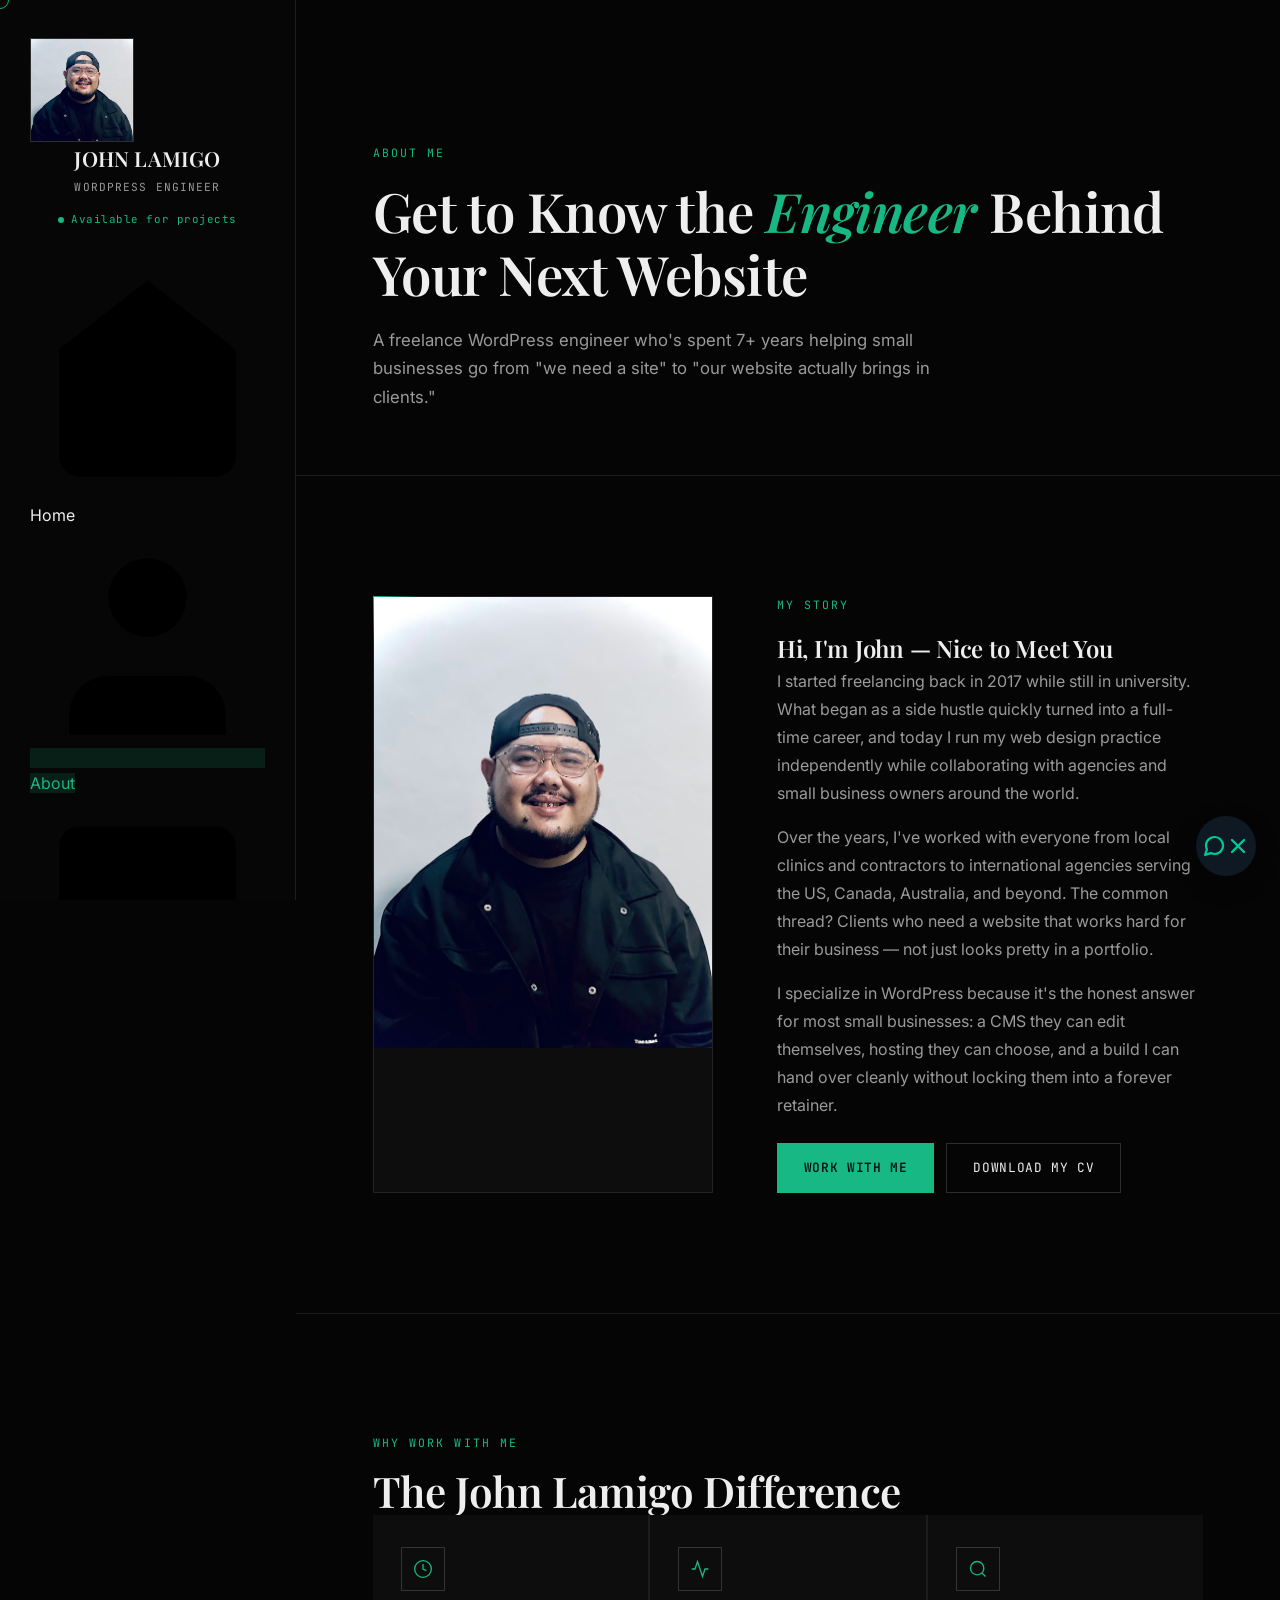
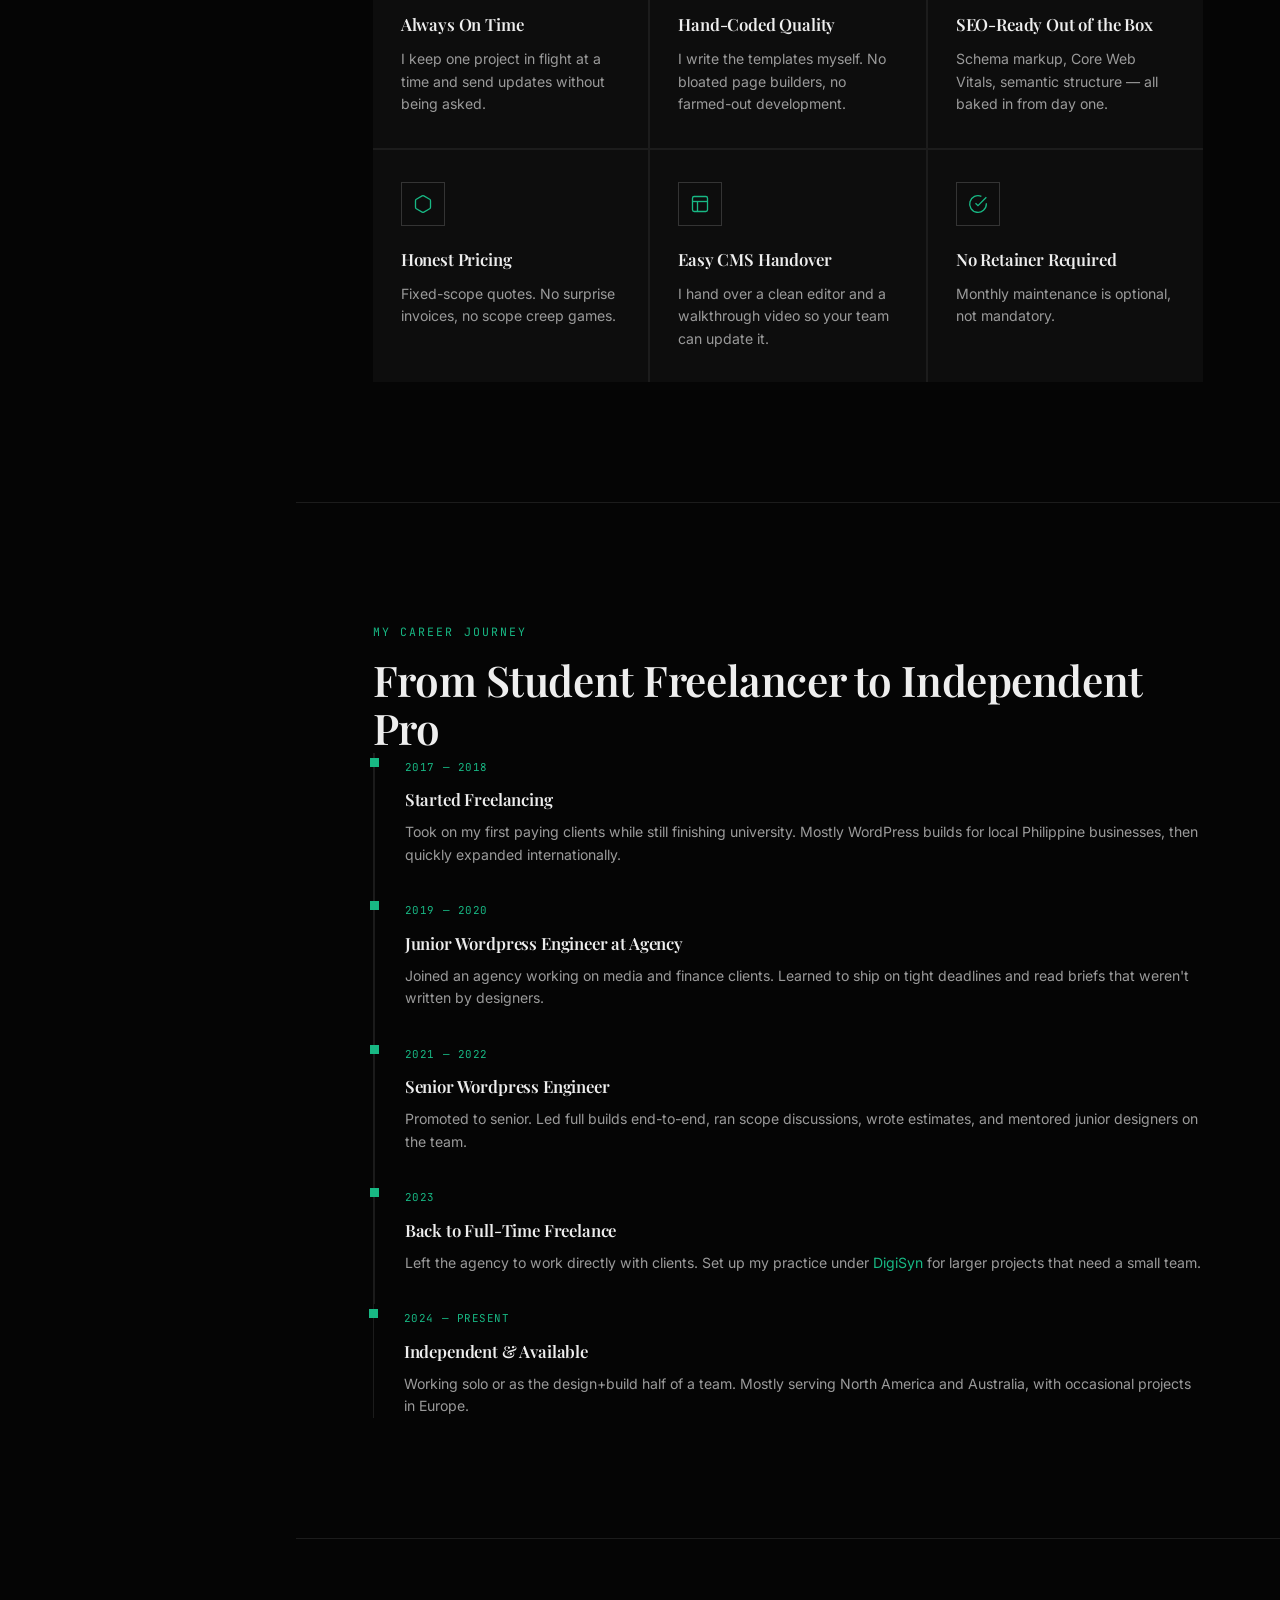
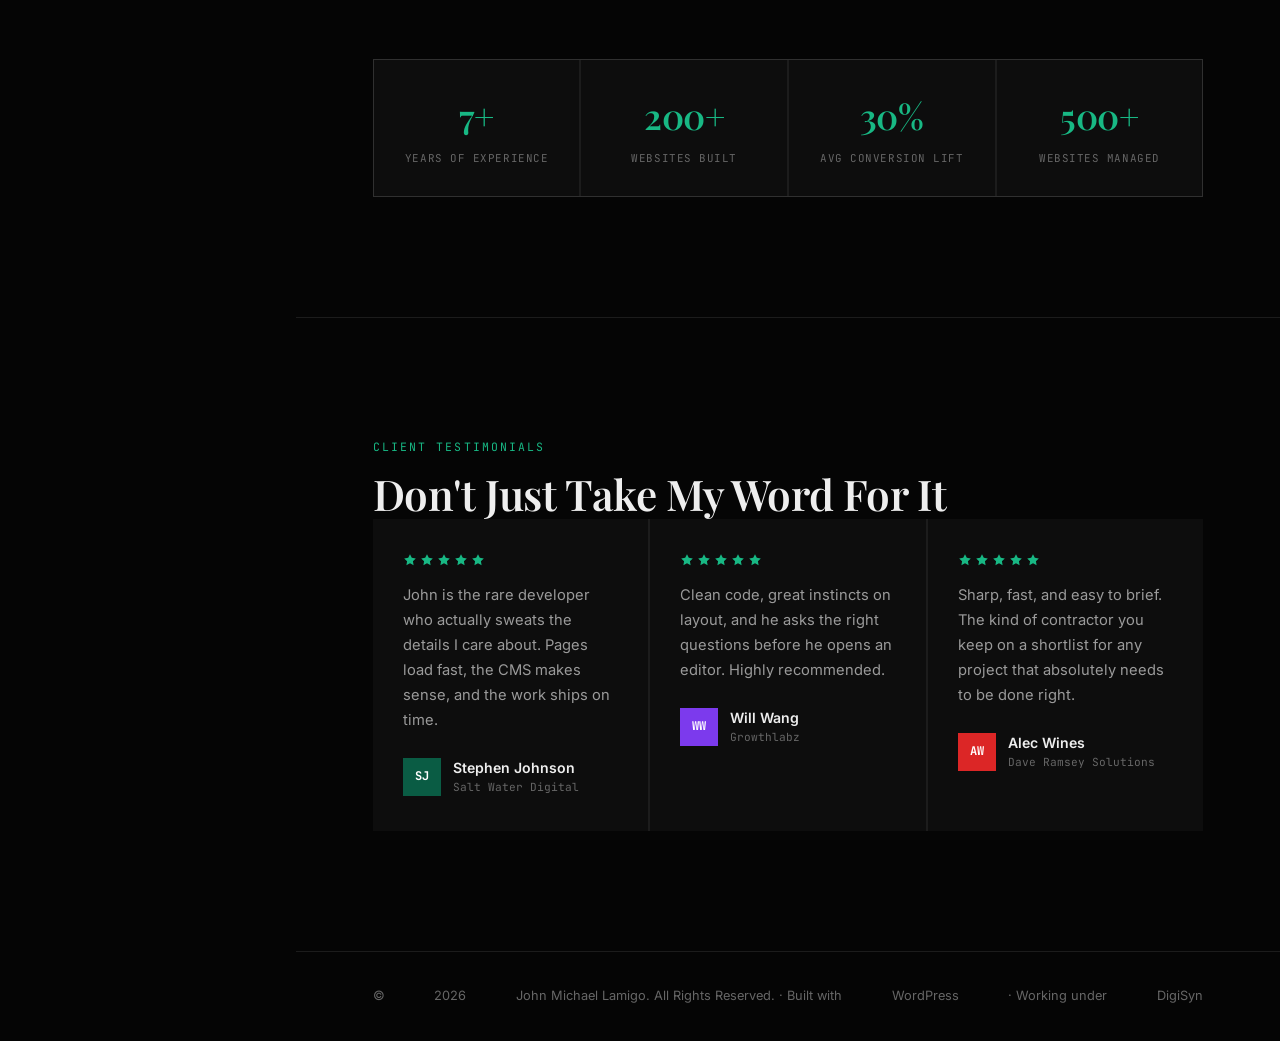
==== commit 9d48df64: "Redesign site in Quiet Technical Luxury design system - Applied obsidian/emerald palette, Playfair D" ====
--- a/about.html
+++ b/about.html
@@ -4,8 +4,8 @@
 <meta charset="UTF-8">
 <meta name="viewport" content="width=device-width, initial-scale=1.0">
 <title>About Me — John Michael Lamigo, Freelance Wordpress Engineer</title>
-<meta name="description" content="Meet John Michael Lamigo — freelance WordPress engineer with 10+ years of experience, 200+ built, 500+ managed, and 1000+ fixed websites for clients worldwide.">
-<link rel="canonical" href="https://johnlamigo.com/about">
+<meta name="description" content="Meet John Michael Lamigo — freelance WordPress engineer with 7+ years of experience, 200+ sites built, and a 30% average conversion lift for clients worldwide.">
+<link rel="canonical" href="https://johnlamigo.digisyn.co/about.html">
 <link rel="stylesheet" href="style.css">
 </head>
 <body>
@@ -13,9 +13,9 @@
 <aside class="sidebar" id="sidebar">
   <div class="sidebar-inner">
     <img src="john.jpg" alt="John Michael Lamigo" class="sidebar-photo">
-    <div class="sidebar-name">John Lamigo</div>
+    <div class="sidebar-name">JOHN LAMIGO</div>
     <div class="sidebar-title">Wordpress Engineer</div>
-    <div class="sidebar-status"><span style="width:7px;height:7px;border-radius:50%;background:#4ade80;display:inline-block;flex-shrink:0"></span> Available for projects</div>
+    <div class="sidebar-status"><span></span> Available for projects</div>
     <nav><ul class="sidebar-nav">
       <li><a href="index.html"><svg viewBox="0 0 24 24"><path d="M3 9l9-7 9 7v11a2 2 0 01-2 2H5a2 2 0 01-2-2z"/><polyline points="9 22 9 12 15 12 15 22"/></svg>Home</a></li>
       <li><a href="about.html" class="current"><svg viewBox="0 0 24 24"><path d="M20 21v-2a4 4 0 00-4-4H8a4 4 0 00-4 4v2"/><circle cx="12" cy="7" r="4"/></svg>About</a></li>
@@ -29,12 +29,12 @@
       <div class="sidebar-contact-item"><svg viewBox="0 0 24 24"><path d="M21 10c0 7-9 13-9 13s-9-6-9-13a9 9 0 0118 0z"/><circle cx="12" cy="10" r="3"/></svg>Philippines · Worldwide</div>
     </div>
     <div class="sidebar-stats">
-      <div class="sidebar-stat"><strong>10+</strong><span>Years</span></div>
+      <div class="sidebar-stat"><strong>7+</strong><span>Years</span></div>
       <div class="sidebar-stat"><strong>200+</strong><span>Built</span></div>
+      <div class="sidebar-stat"><strong>30%</strong><span>Lift</span></div>
       <div class="sidebar-stat"><strong>500+</strong><span>Managed</span></div>
-      <div class="sidebar-stat"><strong>1000+</strong><span>Fixed</span></div>
     </div>
-    <a href="index.html#contact" class="sidebar-cta">Get a Free Quote →</a>
+    <a href="index.html#contact" class="sidebar-cta">Hire John →</a>
   </div>
 </aside>
 <button class="sidebar-toggle" id="sidebarToggle" aria-label="Menu"><svg viewBox="0 0 24 24"><line x1="3" y1="6" x2="21" y2="6"/><line x1="3" y1="12" x2="21" y2="12"/><line x1="3" y1="18" x2="21" y2="18"/></svg></button>
@@ -44,12 +44,12 @@
   <section class="hero-section">
     <div class="hero-eyebrow">About Me</div>
     <h1>Get to Know the <em>Engineer</em> Behind Your Next Website</h1>
-    <p class="lead">A freelance WordPress engineer who's spent 10+ years helping small businesses go from "we need a site" to "our website actually brings in clients."</p>
+    <p class="lead">A freelance WordPress engineer who's spent 7+ years helping small businesses go from "we need a site" to "our website actually brings in clients."</p>
   </section>
 
-  <section class="content-section" style="background:#fff">
+  <section class="content-section">
     <div class="about-grid">
-      <div class="about-photo-block rv"><img src="john.jpg" alt="John Michael Lamigo"></div>
+      <div class="about-photo-block chamfer rv"><img src="john.jpg" alt="John Michael Lamigo"></div>
       <div class="about-text rv">
         <div class="section-label">My Story</div>
         <h2>Hi, I'm John — Nice to Meet You</h2>
@@ -58,7 +58,7 @@
         <p>I specialize in WordPress because it's the honest answer for most small businesses: a CMS they can edit themselves, hosting they can choose, and a build I can hand over cleanly without locking them into a forever retainer.</p>
         <div style="display:flex;gap:12px;flex-wrap:wrap;margin-top:24px">
           <a href="index.html#contact" class="btn btn-primary">Work With Me</a>
-          <a href="https://johnlamigo.digisyn.co/wp-content/uploads/2025/09/JOHN-MICHAEL-LAMIGO-CV-2025.pdf" class="btn btn-outline" target="_blank" rel="noopener">Download My CV</a>
+          <a href="john-lamigo-cv.pdf" class="btn btn-outline" target="_blank" rel="noopener">Download My CV</a>
         </div>
       </div>
     </div>
@@ -77,7 +77,7 @@
     </div>
   </section>
 
-  <section class="content-section" style="background:#fff">
+  <section class="content-section">
     <div class="section-label">My Career Journey</div>
     <h2 class="section-title">From Student Freelancer to Independent Pro</h2>
     <div class="timeline rv">
@@ -85,20 +85,20 @@
       <div class="tl-item"><span class="tl-year">2019 — 2020</span><h3>Junior Wordpress Engineer at Agency</h3><p>Joined an agency working on media and finance clients. Learned to ship on tight deadlines and read briefs that weren't written by designers.</p></div>
       <div class="tl-item"><span class="tl-year">2021 — 2022</span><h3>Senior Wordpress Engineer</h3><p>Promoted to senior. Led full builds end-to-end, ran scope discussions, wrote estimates, and mentored junior designers on the team.</p></div>
       <div class="tl-item"><span class="tl-year">2023</span><h3>Back to Full-Time Freelance</h3><p>Left the agency to work directly with clients. Set up my practice under <a href="https://digisyn.co" rel="noopener" target="_blank">DigiSyn</a> for larger projects that need a small team.</p></div>
-      <div class="tl-item"><span class="tl-year">2024 — Present</span><h3>Independent &amp; Available</h3><p>Working solo or as the design+build half of a team. Mostly serving North America and Australia, with occasional projects in Europe.</p></div>
+      <div class="tl-item" style="border-left:none;padding-bottom:0"><span class="tl-year">2024 — Present</span><h3>Independent &amp; Available</h3><p>Working solo or as the design+build half of a team. Mostly serving North America and Australia, with occasional projects in Europe.</p></div>
     </div>
   </section>
 
   <section class="content-section">
     <div class="stats-row rv">
-      <div class="stat-item"><h3>10+</h3><p>Years of Experience</p></div>
+      <div class="stat-item"><h3>7+</h3><p>Years of Experience</p></div>
       <div class="stat-item"><h3>200+</h3><p>Websites Built</p></div>
+      <div class="stat-item"><h3>30%</h3><p>Avg Conversion Lift</p></div>
       <div class="stat-item"><h3>500+</h3><p>Websites Managed</p></div>
-      <div class="stat-item"><h3>1000+</h3><p>Websites Fixed</p></div>
     </div>
   </section>
 
-  <section class="content-section" style="background:#fff">
+  <section class="content-section">
     <div class="section-label">Client Testimonials</div>
     <h2 class="section-title">Don't Just Take My Word For It</h2>
     <div class="testi-grid">
@@ -108,7 +108,7 @@
     </div>
   </section>
 
-  <footer class="site-footer">© <span id="year">2025</span> John Michael Lamigo. All Rights Reserved. · Built with <a href="https://wordpress.org" rel="noopener">WordPress</a> · Working under <a href="https://digisyn.co" rel="noopener">DigiSyn</a></footer>
+  <footer class="site-footer">© <span id="year">2026</span> John Michael Lamigo. All Rights Reserved. · Built with <a href="https://wordpress.org" rel="noopener">WordPress</a> · Working under <a href="https://digisyn.co" rel="noopener">DigiSyn</a></footer>
 </main>
 <script>
 document.getElementById("year").textContent = new Date().getFullYear();
@@ -120,7 +120,7 @@
 const observer = new IntersectionObserver(entries => entries.forEach(e => { if(e.isIntersecting) e.target.classList.add("is-in"); }), {threshold:.15});
 document.querySelectorAll(".rv").forEach(el => observer.observe(el));
 </script>
-<script src="site.js" defer></script>
+<script src="cursor.js" defer></script>
 <script src="chatbot.js" defer></script>
 </body>
 </html>
--- a/style.css
+++ b/style.css
@@ -1,254 +1,359 @@
-@import url('https://fonts.googleapis.com/css2?family=Playfair+Display:wght@400;600;700&family=Inter:wght@300;400;500;600&display=swap');
+/* ============================================================
+   JOHN LAMIGO — Portfolio
+   Design system: "Quiet Technical Luxury"
+   Obsidian / Emerald / Playfair+Inter+JetBrains Mono
+   ============================================================ */
+
+@import url('https://fonts.googleapis.com/css2?family=Playfair+Display:ital,wght@0,500;0,600;0,700;0,800;1,500;1,600&family=Inter:wght@300;400;500;600;700&family=JetBrains+Mono:wght@400;500;600;700&display=swap');
+
+:root{
+  --obsidian:#050505;
+  --ink:#0d0d0d;
+  --slate:#161616;
+  --slate-2:#1e1e1e;
+  --line:rgba(255,255,255,.09);
+  --line-strong:rgba(255,255,255,.16);
+  --on-surface:#eeeeee;
+  --on-surface-dim:#9a9a9a;
+  --on-surface-faint:#666;
+  --emerald:#0a5c44;
+  --emerald-bright:#18b884;
+  --emerald-soft:rgba(24,184,132,.14);
+  --mint:#9fd8bf;
+  --gold:#c9a96e;
+  --radius:0;
+  --maxw:1360px;
+  --pad:clamp(1.5rem,6vw,5.5rem);
+  --section-gap:clamp(4rem,10vw,7.5rem);
+  --sidebar-w:296px;
+  --font-head:'Playfair Display',serif;
+  --font-body:'Inter',system-ui,sans-serif;
+  --font-mono:'JetBrains Mono',monospace;
+}
 
 *,*::before,*::after{box-sizing:border-box}
 html{scroll-behavior:smooth}
-body{margin:0;font-family:'Inter',system-ui,sans-serif;font-size:16px;line-height:1.75;color:#4a5568;background:#f7f7f5;-webkit-font-smoothing:antialiased;overflow-x:hidden}
-img{max-width:100%;height:auto;display:block}
-h1,h2,h3,h4{font-family:'Playfair Display',Georgia,serif;color:#1a1a2e;margin:0 0 .5em;line-height:1.2}
-h1{font-size:clamp(2rem,3.5vw,3rem)}
-h2{font-size:clamp(1.5rem,2.5vw,2.2rem)}
-h3{font-size:1.25rem}
-p{margin:0 0 1em}
-a{color:#c9a96e;text-decoration:none;transition:color .2s}
-a:hover{color:#a8824a}
-
-:root{
-  --sidebar-bg:#1a1a2e;
-  --sidebar-w:300px;
-  --accent:#c9a96e;
-  --accent-dark:#a8824a;
-  --text:#555;
-  --text-dark:#1a1a2e;
-  --border:#e8e4dc;
-  --bg:#f7f7f5;
-  --white:#fff;
-  --shadow:0 4px 20px rgba(0,0,0,0.08);
-}
-
-/* ── LAYOUT ── */
-.page-wrapper{display:flex;min-height:100vh}
-
-/* ── SIDEBAR ── */
+body{
+  margin:0;background:var(--obsidian);color:var(--on-surface);
+  font-family:var(--font-body);font-size:16px;line-height:1.6;
+  -webkit-font-smoothing:antialiased;overflow-x:hidden;
+}
+img{max-width:100%;display:block}
+a{color:inherit;text-decoration:none}
+h1,h2,h3{font-family:var(--font-head);font-weight:600;margin:0;letter-spacing:-.01em}
+p{margin:0}
+ul{list-style:none;margin:0;padding:0}
+::selection{background:var(--emerald-bright);color:#050505}
+
+/* cursor (desktop only, JS adds .has-cursor to <html>) */
+.has-cursor, .has-cursor a, .has-cursor button{cursor:none}
+.custom-cursor{position:fixed;top:0;left:0;width:18px;height:18px;border:1px solid var(--emerald-bright);border-radius:50%;pointer-events:none;z-index:9999;transform:translate(-50%,-50%);transition:width .2s,height .2s,background .2s,opacity .2s;mix-blend-mode:difference}
+.custom-cursor.grow{width:46px;height:46px;background:rgba(24,184,132,.25)}
+
+/* label / mono caps helper */
+.eyebrow{font-family:var(--font-mono);font-size:.72rem;letter-spacing:.18em;text-transform:uppercase;color:var(--emerald-bright);display:inline-flex;align-items:center;gap:10px;margin-bottom:16px}
+.eyebrow::before{content:'';width:26px;height:1px;background:var(--emerald-bright)}
+
+/* chamfer border: thin faded top+left border instead of drop shadow */
+.chamfer{position:relative;background:var(--ink);border:1px solid var(--line)}
+.chamfer::before{content:'';position:absolute;top:-1px;left:-1px;width:46px;height:1px;background:linear-gradient(90deg,var(--emerald-bright),transparent)}
+.chamfer::after{content:'';position:absolute;top:-1px;left:-1px;width:1px;height:46px;background:linear-gradient(180deg,var(--emerald-bright),transparent)}
+
+/* buttons */
+.btn-primary,.btn-secondary,.btn{
+  font-family:var(--font-mono);font-size:.8rem;letter-spacing:.05em;text-transform:uppercase;
+  display:inline-flex;align-items:center;gap:10px;padding:14px 26px;border-radius:0;cursor:pointer;
+  transition:all .25s ease;white-space:nowrap;border:1px solid transparent;
+}
+.btn-primary,.btn-primary.btn{background:var(--emerald-bright);color:#04140d;font-weight:600}
+.btn-primary:hover,.btn-primary.btn:hover{background:var(--mint)}
+.btn-secondary,.btn-outline{background:transparent;border:1px solid var(--line-strong);color:var(--on-surface)}
+.btn-secondary:hover,.btn-outline:hover{border-color:var(--emerald-bright);color:var(--emerald-bright)}
+.btn-icon{width:15px;height:15px;stroke:currentColor;fill:none;stroke-width:2}
+
+/* ============ LAYOUT: SIDEBAR ============ */
+.sidebar-overlay{position:fixed;inset:0;background:rgba(0,0,0,.6);z-index:40;opacity:0;pointer-events:none;transition:opacity .3s}
+.sidebar-overlay.visible,.sidebar-overlay.open{opacity:1;pointer-events:auto}
+
+.sidebar,.sidebar-inner{--x:0}
 .sidebar{
-  width:var(--sidebar-w);
-  min-width:var(--sidebar-w);
-  background:var(--sidebar-bg);
-  color:#c8c8d4;
-  position:fixed;
-  top:0;left:0;
-  height:100vh;
-  overflow-y:auto;
-  display:flex;
-  flex-direction:column;
-  z-index:100;
-  scrollbar-width:thin;
-  scrollbar-color:rgba(201,169,110,0.3) transparent;
-}
-.sidebar-inner{padding:40px 30px;flex:1;display:flex;flex-direction:column}
-.sidebar-photo{width:120px;height:120px;border-radius:50%;object-fit:cover;border:3px solid var(--accent);margin:0 auto 20px;display:block}
-.sidebar-name{font-family:'Playfair Display',serif;font-size:1.4rem;font-weight:700;color:#fff;text-align:center;margin-bottom:4px}
-.sidebar-title{font-size:.8rem;letter-spacing:.12em;text-transform:uppercase;color:var(--accent);text-align:center;margin-bottom:30px}
-.sidebar-status{display:flex;align-items:center;justify-content:center;gap:8px;background:rgba(201,169,110,0.1);border:1px solid rgba(201,169,110,0.25);border-radius:999px;padding:6px 14px;font-size:.75rem;color:#c8c8d4;margin-bottom:30px}
-.sidebar-status .dot{width:7px;height:7px;border-radius:50%;background:#4ade80;flex-shrink:0;box-shadow:0 0 0 2px rgba(74,222,128,0.25)}
-.sidebar-nav{list-style:none;padding:0;margin:0 0 30px}
-.sidebar-nav li{margin-bottom:4px}
-.sidebar-nav a{display:flex;align-items:center;gap:10px;padding:10px 14px;border-radius:6px;font-size:.9rem;font-weight:500;color:#a0a0b8;transition:all .2s;letter-spacing:.02em}
-.sidebar-nav a:hover,.sidebar-nav a.current{color:#fff;background:rgba(201,169,110,0.15);padding-left:20px}
-.sidebar-nav a.current{color:var(--accent)}
-.sidebar-nav svg{width:16px;height:16px;stroke:currentColor;fill:none;stroke-width:2;flex-shrink:0}
-.sidebar-divider{border:none;border-top:1px solid rgba(255,255,255,0.08);margin:20px 0}
-.sidebar-contact{font-size:.8rem;color:#888;margin-bottom:30px}
-.sidebar-contact-item{display:flex;align-items:flex-start;gap:10px;margin-bottom:12px;color:#a0a0b8}
-.sidebar-contact-item svg{width:14px;height:14px;stroke:currentColor;fill:none;stroke-width:2;flex-shrink:0;margin-top:3px;color:var(--accent)}
-.sidebar-contact-item a{color:#a0a0b8}
-.sidebar-contact-item a:hover{color:var(--accent)}
-.sidebar-stats{display:grid;grid-template-columns:1fr 1fr;gap:10px;margin-bottom:24px}
-.sidebar-stat{background:rgba(255,255,255,0.04);border-radius:8px;padding:12px 10px;text-align:center}
-.sidebar-stat strong{display:block;font-family:'Playfair Display',serif;font-size:1.3rem;color:#fff;line-height:1}
-.sidebar-stat span{font-size:.7rem;color:#888;letter-spacing:.05em;text-transform:uppercase}
-.sidebar-cta{display:block;background:var(--accent);color:#fff;text-align:center;padding:12px 20px;border-radius:6px;font-size:.85rem;font-weight:600;letter-spacing:.04em;margin-top:auto}
-.sidebar-cta:hover{background:var(--accent-dark);color:#fff;transform:translateY(-1px)}
-.sidebar-toggle{display:none;position:fixed;top:16px;left:16px;z-index:200;background:var(--sidebar-bg);color:#fff;border:none;width:42px;height:42px;border-radius:8px;align-items:center;justify-content:center;cursor:pointer;box-shadow:var(--shadow)}
-.sidebar-toggle svg{width:20px;height:20px;stroke:currentColor;fill:none;stroke-width:2}
-
-/* ── MAIN CONTENT ── */
-.main-content{margin-left:var(--sidebar-w);flex:1;min-height:100vh}
-
-/* ── SECTIONS ── */
-.content-section{padding:70px 60px;border-bottom:1px solid var(--border)}
-.content-section:last-child{border-bottom:none}
-.section-label{font-size:.75rem;letter-spacing:.15em;text-transform:uppercase;color:var(--accent);font-weight:600;margin-bottom:10px;display:flex;align-items:center;gap:10px}
-.section-label::after{content:'';flex:1;height:1px;background:var(--accent);opacity:.3;max-width:40px}
-.section-title{font-size:clamp(1.6rem,2.5vw,2.2rem);color:var(--text-dark);margin-bottom:40px;position:relative}
-
-/* ── HERO SECTION ── */
-.hero-section{padding:80px 60px;background:var(--white);border-bottom:1px solid var(--border)}
-.hero-eyebrow{display:inline-flex;align-items:center;gap:8px;font-size:.8rem;letter-spacing:.1em;text-transform:uppercase;color:var(--accent);font-weight:600;margin-bottom:16px}
-.hero-section h1{font-size:clamp(2.2rem,4vw,3.4rem);color:var(--text-dark);margin-bottom:20px;line-height:1.15}
-.hero-section h1 em{font-style:normal;color:var(--accent)}
-.hero-section .lead{font-size:1.1rem;color:var(--text);max-width:600px;margin-bottom:32px;line-height:1.8}
-.hero-actions{display:flex;gap:14px;flex-wrap:wrap}
-.btn{display:inline-flex;align-items:center;gap:8px;padding:13px 28px;font-family:'Inter',sans-serif;font-weight:600;font-size:.875rem;border-radius:4px;border:2px solid transparent;cursor:pointer;transition:all .25s;letter-spacing:.03em}
-.btn-primary{background:var(--accent);color:#fff}
-.btn-primary:hover{background:var(--accent-dark);color:#fff;transform:translateY(-2px);box-shadow:0 8px 20px rgba(201,169,110,0.3)}
-.btn-outline{background:transparent;color:var(--text-dark);border-color:var(--border)}
-.btn-outline:hover{border-color:var(--text-dark);color:var(--text-dark)}
-.hero-trust{display:flex;gap:32px;margin-top:40px;padding-top:32px;border-top:1px solid var(--border);flex-wrap:wrap}
-.trust-item strong{display:block;font-family:'Playfair Display',serif;font-size:1.8rem;color:var(--text-dark);line-height:1}
-.trust-item span{font-size:.8rem;color:#888;text-transform:uppercase;letter-spacing:.06em}
-
-/* ── ABOUT ── */
-.about-grid{display:grid;grid-template-columns:1fr 1fr;gap:50px;align-items:start}
-.about-text p{color:var(--text);line-height:1.85;margin-bottom:16px}
-.about-photo-block{position:relative}
-.about-photo-block img{border-radius:4px;width:100%;object-fit:cover;aspect-ratio:3/4;box-shadow:var(--shadow)}
-.about-photo-block::before{content:'';position:absolute;top:-12px;right:-12px;bottom:12px;left:12px;border:2px solid var(--accent);border-radius:4px;z-index:-1}
-
-/* ── SERVICES ── */
-.services-grid{display:grid;grid-template-columns:repeat(2,1fr);gap:24px}
-.service-card{background:var(--white);border:1px solid var(--border);border-radius:4px;padding:28px;transition:all .25s}
-.service-card:hover{border-color:var(--accent);box-shadow:var(--shadow);transform:translateY(-3px)}
-.service-icon{width:44px;height:44px;background:#fdf6ec;color:var(--accent);border-radius:4px;display:flex;align-items:center;justify-content:center;margin-bottom:16px}
-.service-icon svg{width:22px;height:22px;stroke:currentColor;fill:none;stroke-width:1.5}
-.service-card h3{font-size:1.05rem;margin-bottom:8px;color:var(--text-dark)}
-.service-card p{font-size:.9rem;color:var(--text);margin:0;line-height:1.7}
-
-/* ── PORTFOLIO ── */
-.portfolio-grid{display:grid;grid-template-columns:repeat(2,1fr);gap:20px}
-.portfolio-item{position:relative;border-radius:4px;overflow:hidden;aspect-ratio:4/3;background:var(--sidebar-bg)}
-.portfolio-thumb{width:100%;height:100%;display:flex;align-items:center;justify-content:center;font-family:'Playfair Display',serif;font-size:1.1rem;color:rgba(255,255,255,0.5);font-style:italic}
-.portfolio-overlay{position:absolute;inset:0;background:linear-gradient(180deg,transparent 40%,rgba(26,26,46,0.92) 100%);display:flex;align-items:flex-end;padding:20px;opacity:0;transition:opacity .3s}
+  position:fixed;top:0;left:0;width:var(--sidebar-w);height:100vh;z-index:50;
+  background:rgba(8,8,8,.72);backdrop-filter:blur(22px);-webkit-backdrop-filter:blur(22px);
+  border-right:1px solid var(--line);display:flex;flex-direction:column;
+  padding:38px 30px 26px;overflow-y:auto;transition:transform .35s ease;
+}
+.sidebar-inner{display:contents}
+.sidebar::-webkit-scrollbar{width:4px}
+.sidebar::-webkit-scrollbar-thumb{background:var(--line-strong)}
+
+.sidebar-profile,.about-photo-col{text-align:center}
+.profile-photo-wrap{position:relative;width:104px;height:104px;margin:0 auto 18px}
+.profile-photo,.sidebar-photo{width:104px;height:104px;object-fit:cover;border:1px solid var(--line-strong)}
+.profile-photo-ring{position:absolute;inset:-6px;border:1px solid var(--emerald-bright);opacity:.5}
+.sidebar-name{font-family:var(--font-head);font-size:1.3rem;font-weight:600;text-align:center;letter-spacing:.01em}
+.sidebar-title{font-family:var(--font-mono);font-size:.7rem;letter-spacing:.1em;text-transform:uppercase;color:var(--on-surface-dim);text-align:center;margin-top:4px}
+.sidebar-availability,.sidebar-status{font-family:var(--font-mono);font-size:.68rem;letter-spacing:.05em;color:var(--emerald-bright);display:flex;align-items:center;justify-content:center;gap:7px;margin-top:14px}
+.avail-dot,.sidebar-status span{width:6px;height:6px;border-radius:50%;background:var(--emerald-bright)!important;animation:pulse-dot 2s ease-in-out infinite}
+@keyframes pulse-dot{0%,100%{opacity:1}50%{opacity:.35}}
+
+.sidebar-nav{margin:32px 0}
+.nav-item{margin-bottom:2px}
+.nav-link{
+  display:flex;align-items:center;gap:12px;padding:11px 12px;font-family:var(--font-mono);
+  font-size:.78rem;letter-spacing:.03em;color:var(--on-surface-dim);border-left:2px solid transparent;
+  transition:all .2s;
+}
+.nav-link:hover{color:var(--on-surface);border-left-color:var(--line-strong)}
+.nav-link.active,.sidebar-nav a.current{color:var(--emerald-bright);border-left-color:var(--emerald-bright);background:var(--emerald-soft)}
+.nav-icon{width:16px;height:16px;stroke:currentColor;fill:none;stroke-width:1.8;flex-shrink:0}
+.sidebar-nav ul li a{display:flex;align-items:center;gap:12px;padding:11px 12px;font-family:var(--font-mono);font-size:.78rem;letter-spacing:.03em;color:var(--on-surface-dim);border-left:2px solid transparent;transition:all .2s}
+.sidebar-nav ul li a svg{width:16px;height:16px;stroke:currentColor;fill:none;stroke-width:1.8;flex-shrink:0;margin-right:2px}
+.sidebar-nav ul li a:hover{color:var(--on-surface);border-left-color:var(--line-strong)}
+.sidebar-nav ul li a.current{color:var(--emerald-bright);border-left-color:var(--emerald-bright);background:var(--emerald-soft)}
+
+.sidebar-divider{border:none;border-top:1px solid var(--line);margin:20px 0}
+.sidebar-contact{display:flex;flex-direction:column;gap:12px;margin-bottom:22px}
+.contact-row,.sidebar-contact-item{display:flex;align-items:flex-start;gap:10px;font-size:.76rem;color:var(--on-surface-dim);line-height:1.4}
+.contact-row svg,.sidebar-contact-item svg{width:15px;height:15px;stroke:var(--emerald-bright);fill:none;stroke-width:1.8;flex-shrink:0;margin-top:1px}
+.contact-row a,.sidebar-contact-item a{color:var(--on-surface-dim)}
+.contact-row a:hover,.sidebar-contact-item a:hover{color:var(--emerald-bright)}
+
+.sidebar-socials{display:flex;gap:8px;margin-bottom:22px}
+.social-btn{width:34px;height:34px;border:1px solid var(--line-strong);display:flex;align-items:center;justify-content:center;transition:.2s}
+.social-btn svg{width:15px;height:15px;stroke:var(--on-surface-dim);fill:none;stroke-width:1.8}
+.social-btn:hover{border-color:var(--emerald-bright)}
+.social-btn:hover svg{stroke:var(--emerald-bright)}
+
+.sidebar-stats{display:grid;grid-template-columns:1fr 1fr;gap:1px;background:var(--line);margin-bottom:20px;border:1px solid var(--line)}
+.sidebar-stat{background:var(--ink);padding:12px 8px;text-align:center}
+.sidebar-stat strong{display:block;font-family:var(--font-head);font-size:1.15rem;color:var(--emerald-bright)}
+.sidebar-stat span{font-family:var(--font-mono);font-size:.62rem;letter-spacing:.08em;text-transform:uppercase;color:var(--on-surface-faint)}
+
+.sidebar-hire,.sidebar-cta{
+  display:block;text-align:center;font-family:var(--font-mono);font-size:.78rem;letter-spacing:.05em;
+  text-transform:uppercase;padding:13px;background:var(--emerald-bright);color:#04140d;font-weight:600;
+  margin-bottom:10px;transition:.2s;
+}
+.sidebar-hire:hover,.sidebar-cta:hover{background:var(--mint)}
+
+.sidebar-toggle{
+  position:fixed;top:18px;right:18px;z-index:60;width:44px;height:44px;background:rgba(8,8,8,.8);
+  backdrop-filter:blur(10px);border:1px solid var(--line-strong);display:none;align-items:center;justify-content:center;cursor:pointer;
+}
+.sidebar-toggle svg{width:20px;height:20px;stroke:var(--on-surface);fill:none;stroke-width:2}
+
+/* ============ MAIN CONTENT ============ */
+.main,.main-content{margin-left:var(--sidebar-w);min-height:100vh;position:relative}
+.section{padding:var(--section-gap) var(--pad);border-top:1px solid var(--line);position:relative}
+.section:first-child,#home.section{border-top:none}
+
+.section-header{max-width:720px;margin-bottom:56px}
+.section-title{font-size:clamp(1.9rem,3.3vw,2.7rem);line-height:1.15}
+.section-title em{color:var(--emerald-bright);font-style:italic}
+.section-subtitle{margin-top:16px;color:var(--on-surface-dim);font-size:1rem;max-width:600px}
+.section-label{font-family:var(--font-mono);font-size:.72rem;letter-spacing:.18em;text-transform:uppercase;color:var(--emerald-bright);margin-bottom:14px;display:block}
+
+/* ============ HERO ============ */
+#home.section{padding-top:clamp(5rem,12vw,8rem);padding-bottom:clamp(4rem,10vw,6rem);overflow:hidden}
+.hero-inner{max-width:900px;position:relative;z-index:2}
+#shader-canvas{position:absolute;inset:-10% -5%;z-index:0;opacity:.55;pointer-events:none}
+.hero-tag{font-family:var(--font-mono);font-size:.75rem;letter-spacing:.12em;text-transform:uppercase;color:var(--emerald-bright);display:inline-flex;align-items:center;gap:10px;padding:8px 16px;border:1px solid var(--emerald-bright);margin-bottom:30px}
+.hero-tag-line{width:6px;height:6px;border-radius:50%;background:var(--emerald-bright);animation:pulse-dot 2s ease-in-out infinite}
+.hero-h1{font-size:clamp(2.6rem,6.5vw,4.6rem);line-height:1.05;font-weight:700;margin-bottom:26px}
+.hero-h1 em{font-style:italic;color:transparent;-webkit-text-stroke:1.5px var(--on-surface)}
+.hero-desc{font-size:1.08rem;color:var(--on-surface-dim);max-width:560px;margin-bottom:34px;line-height:1.7}
+.hero-actions{display:flex;gap:16px;flex-wrap:wrap;margin-bottom:56px}
+.hero-stats{display:grid;grid-template-columns:repeat(4,1fr);border-top:1px solid var(--line);padding-top:28px}
+.hero-stat{padding-right:20px}
+.stat-num{font-family:var(--font-head);font-size:2.1rem;font-weight:700;color:var(--on-surface)}
+.stat-num span{color:var(--emerald-bright)}
+.stat-label{font-family:var(--font-mono);font-size:.66rem;letter-spacing:.06em;text-transform:uppercase;color:var(--on-surface-faint);margin-top:4px}
+
+/* ============ ABOUT ============ */
+.about-grid{display:grid;grid-template-columns:340px 1fr;gap:64px}
+.about-photo-frame,.about-photo-block{border:1px solid var(--line);position:relative}
+.about-photo-frame img,.about-photo-block img{width:100%;filter:grayscale(.15)}
+.about-badge{position:absolute;bottom:-1px;right:-1px;background:var(--emerald-bright);color:#04140d;padding:16px 20px;text-align:center}
+.about-badge-num{display:block;font-family:var(--font-head);font-size:1.4rem;font-weight:700}
+.about-badge-label{font-family:var(--font-mono);font-size:.62rem;letter-spacing:.03em;text-transform:uppercase}
+.about-text p{color:var(--on-surface-dim);margin-bottom:16px;line-height:1.75}
+.about-info-grid{display:grid;grid-template-columns:1fr 1fr;gap:1px;background:var(--line);border:1px solid var(--line);margin:28px 0}
+.about-info-item{background:var(--ink);padding:14px 18px}
+.about-info-label{display:block;font-family:var(--font-mono);font-size:.62rem;letter-spacing:.08em;text-transform:uppercase;color:var(--on-surface-faint);margin-bottom:5px}
+.about-info-value{font-size:.9rem;color:var(--on-surface)}
+
+/* ============ RESUME ============ */
+.resume-grid{display:grid;grid-template-columns:1fr 1fr;gap:64px}
+.resume-col-title{display:flex;align-items:center;gap:12px;font-family:var(--font-mono);font-size:.78rem;letter-spacing:.08em;text-transform:uppercase;color:var(--emerald-bright);margin-bottom:28px;padding-bottom:14px;border-bottom:1px solid var(--line)}
+.resume-col-title svg{width:18px;height:18px;stroke:currentColor;fill:none;stroke-width:1.8}
+.resume-item{padding:0 0 26px 22px;border-left:1px solid var(--line);position:relative;margin-bottom:2px}
+.resume-item::before{content:'';position:absolute;left:-4px;top:4px;width:7px;height:7px;background:var(--emerald-bright)}
+.resume-date{font-family:var(--font-mono);font-size:.68rem;letter-spacing:.05em;color:var(--on-surface-faint);text-transform:uppercase}
+.resume-role{font-family:var(--font-head);font-size:1.1rem;font-weight:600;margin-top:6px}
+.resume-company{font-family:var(--font-mono);font-size:.74rem;color:var(--emerald-bright);margin-top:2px}
+.resume-desc{margin-top:8px;color:var(--on-surface-dim);font-size:.9rem;line-height:1.65}
+
+/* ============ SKILLS ============ */
+.skills-grid{display:grid;grid-template-columns:1fr 1fr;gap:26px 48px;margin-bottom:56px}
+.skill-header{display:flex;justify-content:space-between;font-size:.86rem;margin-bottom:9px}
+.skill-name{color:var(--on-surface)}
+.skill-pct{font-family:var(--font-mono);color:var(--emerald-bright);font-size:.78rem}
+.skill-track{height:2px;background:var(--line);position:relative}
+.skill-fill{height:100%;width:0;background:var(--emerald-bright);transition:width 1.4s cubic-bezier(.16,1,.3,1)}
+.tools-section{border-top:1px solid var(--line);padding-top:32px}
+.tools-title{font-family:var(--font-mono);font-size:.72rem;letter-spacing:.1em;text-transform:uppercase;color:var(--on-surface-faint);margin-bottom:18px}
+.tools-list{display:flex;flex-wrap:wrap;gap:10px}
+.tool-tag{font-family:var(--font-mono);font-size:.74rem;padding:8px 14px;border:1px solid var(--line-strong);color:var(--on-surface-dim);transition:.2s}
+.tool-tag:hover{border-color:var(--emerald-bright);color:var(--emerald-bright)}
+
+/* ============ PORTFOLIO ============ */
+.portfolio-filters{display:flex;flex-wrap:wrap;gap:10px;margin-bottom:36px}
+.filter-btn{font-family:var(--font-mono);font-size:.72rem;letter-spacing:.05em;text-transform:uppercase;padding:9px 16px;border:1px solid var(--line-strong);background:transparent;color:var(--on-surface-dim);cursor:pointer;transition:.2s}
+.filter-btn:hover{color:var(--on-surface)}
+.filter-btn.active{background:var(--emerald-bright);border-color:var(--emerald-bright);color:#04140d;font-weight:600}
+
+.portfolio-bento{display:grid;grid-template-columns:repeat(12,1fr);gap:2px;margin-bottom:2px;background:var(--line)}
+.portfolio-bento .portfolio-item{grid-column:span 12}
+.portfolio-bento .p-a{grid-column:span 8}
+.portfolio-bento .p-b{grid-column:span 4}
+.portfolio-bento .p-c{grid-column:span 5}
+.portfolio-bento .p-d{grid-column:span 7}
+
+.portfolio-grid{display:grid;grid-template-columns:repeat(3,1fr);gap:2px;background:var(--line)}
+.portfolio-item{position:relative;display:block;aspect-ratio:4/3;overflow:hidden;background:var(--ink)}
+.portfolio-bento .portfolio-item{aspect-ratio:16/10}
+.portfolio-thumb{position:absolute;inset:0;display:flex;align-items:center;justify-content:center;font-family:var(--font-head);font-size:1.2rem;color:rgba(255,255,255,.14);text-align:center;padding:20px}
+.portfolio-thumb img{width:100%;height:100%;object-fit:cover;transition:transform .7s ease}
+.portfolio-item:hover .portfolio-thumb img{transform:scale(1.06)}
+.portfolio-overlay{position:absolute;inset:0;background:linear-gradient(0deg,rgba(5,5,5,.94) 5%,rgba(5,5,5,.2) 60%,transparent 100%);display:flex;flex-direction:column;justify-content:flex-end;padding:22px;opacity:0;transition:opacity .3s}
 .portfolio-item:hover .portfolio-overlay{opacity:1}
-.portfolio-info .cat{font-size:.75rem;letter-spacing:.1em;text-transform:uppercase;color:var(--accent);display:block;margin-bottom:4px}
-.portfolio-info h3{color:#fff;font-size:1rem;margin:0}
-.portfolio-item .arrow{color:var(--accent)}
-.g1{background:linear-gradient(135deg,#2d3561,#c05c7e)}
-.g2{background:linear-gradient(135deg,#0f3460,#16213e)}
-.g3{background:linear-gradient(135deg,#1b4332,#52b788)}
-.g4{background:linear-gradient(135deg,#7b2d8b,#c9184a)}
-.g5{background:linear-gradient(135deg,#023e8a,#0077b6)}
-.g6{background:linear-gradient(135deg,#370617,#e85d04)}
-.g7{background:linear-gradient(135deg,#1b263b,#415a77)}
-.g8{background:linear-gradient(135deg,#004b23,#007200)}
-.g9{background:linear-gradient(135deg,#3a0ca3,#7209b7)}
-.g10{background:linear-gradient(135deg,#590d22,#c9184a)}
-.g11{background:linear-gradient(135deg,#212529,#495057)}
-.g12{background:linear-gradient(135deg,#3d2b1f,#8b4513)}
-
-/* ── TIMELINE ── */
-.timeline{position:relative;padding-left:28px}
-.timeline::before{content:'';position:absolute;left:7px;top:4px;bottom:4px;width:1px;background:var(--border)}
-.tl-item{position:relative;padding-bottom:32px}
-.tl-item::before{content:'';position:absolute;left:-28px;top:6px;width:15px;height:15px;border-radius:50%;background:#fff;border:2px solid var(--accent)}
-.tl-year{font-size:.75rem;letter-spacing:.08em;color:var(--accent);font-weight:600;text-transform:uppercase;margin-bottom:6px;display:block}
-.tl-item h3{font-size:1.05rem;margin-bottom:6px;color:var(--text-dark)}
-.tl-item p{font-size:.9rem;color:var(--text);margin:0;line-height:1.7}
-
-/* ── TESTIMONIALS ── */
-.testi-grid{display:grid;grid-template-columns:repeat(2,1fr);gap:24px}
-.testi-card{background:var(--white);border:1px solid var(--border);border-radius:4px;padding:28px;position:relative}
-.testi-card::before{content:'"';font-family:'Playfair Display',serif;font-size:5rem;color:var(--accent);opacity:.15;position:absolute;top:-10px;left:20px;line-height:1}
-.stars{color:#f59e0b;display:flex;gap:2px;margin-bottom:14px}
-.stars svg{width:15px;height:15px;fill:currentColor}
-.testi-card blockquote{font-size:.95rem;line-height:1.75;color:var(--text);margin:0 0 20px;font-style:italic}
-.testi-author{display:flex;align-items:center;gap:12px;padding-top:16px;border-top:1px solid var(--border)}
-.testi-avatar{width:40px;height:40px;border-radius:50%;background:var(--accent);color:#fff;display:flex;align-items:center;justify-content:center;font-weight:700;font-size:.85rem;flex-shrink:0}
-.testi-author .name{font-weight:600;color:var(--text-dark);font-size:.9rem;margin:0;line-height:1.3}
-.testi-author .role{font-size:.8rem;color:#888;margin:0}
-
-/* ── STATS ── */
-.stats-row{display:grid;grid-template-columns:repeat(4,1fr);gap:2px;background:var(--border);border:1px solid var(--border);border-radius:4px;overflow:hidden;margin-bottom:50px}
-.stat-item{background:var(--white);padding:28px 20px;text-align:center}
-.stat-item h3{font-size:2rem;color:var(--text-dark);margin-bottom:4px}
-.stat-item p{font-size:.8rem;color:#888;text-transform:uppercase;letter-spacing:.06em;margin:0}
-
-/* ── FAQ ── */
-.faq-list{max-width:700px}
-.faq-item{border-bottom:1px solid var(--border);padding:4px 0}
-.faq-item summary{list-style:none;cursor:pointer;padding:18px 0;font-weight:600;color:var(--text-dark);font-size:.95rem;display:flex;align-items:center;justify-content:space-between;gap:16px;font-family:'Inter',sans-serif}
+.portfolio-arrow{position:absolute;top:18px;right:18px;width:34px;height:34px;border:1px solid var(--emerald-bright);display:flex;align-items:center;justify-content:center;transform:rotate(-45deg);transition:.2s}
+.portfolio-arrow svg{width:16px;height:16px;stroke:var(--emerald-bright);fill:none;stroke-width:2}
+.portfolio-item:hover .portfolio-arrow{transform:rotate(0deg);background:var(--emerald-bright)}
+.portfolio-item:hover .portfolio-arrow svg{stroke:#04140d}
+.portfolio-cat,.portfolio-info .cat{font-family:var(--font-mono);font-size:.66rem;letter-spacing:.08em;text-transform:uppercase;color:var(--emerald-bright)}
+.portfolio-name,.portfolio-info h3{font-family:var(--font-head);font-size:1.15rem;font-weight:600;margin-top:6px;color:#fff}
+.portfolio-desc{font-size:.82rem;color:var(--on-surface-dim);margin-top:8px;line-height:1.5}
+.portfolio-info .arrow{display:none}
+
+/* legacy work.html plain-text thumb variant */
+.portfolio-thumb:not(:has(img)){color:rgba(255,255,255,.18)}
+
+.g1{background:linear-gradient(135deg,#0a5c44,#04140d)}
+.g2{background:linear-gradient(135deg,#0d3b2e,#050505)}
+.g3{background:linear-gradient(135deg,#14432f,#0a1a14)}
+.g4{background:linear-gradient(135deg,#1e1e1e,#050505)}
+.g5{background:linear-gradient(135deg,#0a5c44,#1e1e1e)}
+.g6{background:linear-gradient(135deg,#163a2e,#050505)}
+.g7{background:linear-gradient(135deg,#0d0d0d,#0a5c44)}
+.g8{background:linear-gradient(135deg,#1a1a1a,#0a2e22)}
+.g9{background:linear-gradient(135deg,#0a5c44,#0d0d0d)}
+.g10{background:linear-gradient(135deg,#122a22,#050505)}
+.g11{background:linear-gradient(135deg,#1e1e1e,#0a5c44)}
+.g12{background:linear-gradient(135deg,#0d0d0d,#1a1a1a)}
+
+/* ============ TESTIMONIALS ============ */
+.testi-grid{display:grid;grid-template-columns:repeat(3,1fr);gap:2px;background:var(--line)}
+.testi-card{background:var(--ink);padding:34px 30px;position:relative}
+.testi-quote-mark{font-family:var(--font-head);font-size:3.5rem;color:var(--emerald-bright);opacity:.4;line-height:1;margin-bottom:6px}
+.testi-stars,.stars{display:flex;gap:3px;margin-bottom:16px}
+.testi-stars svg,.stars svg{width:14px;height:14px;fill:var(--emerald-bright);stroke:none}
+.testi-text,blockquote{color:var(--on-surface-dim);font-size:.92rem;line-height:1.7;margin:0 0 24px;font-style:normal}
+.testi-author{display:flex;align-items:center;gap:12px}
+.testi-avatar{width:38px;height:38px;background:var(--emerald);color:#fff;display:flex;align-items:center;justify-content:center;font-family:var(--font-mono);font-size:.75rem;font-weight:700}
+.testi-name,.name{font-size:.88rem;font-weight:600;color:var(--on-surface)}
+.testi-role,.role{font-family:var(--font-mono);font-size:.7rem;color:var(--on-surface-faint)}
+
+/* ============ CONTACT ============ */
+.contact-grid{display:grid;grid-template-columns:1fr 1fr;gap:64px}
+.contact-intro{color:var(--on-surface-dim);font-size:1rem;line-height:1.75;margin-bottom:34px}
+.contact-items{display:flex;flex-direction:column;gap:22px}
+.contact-item{display:flex;align-items:center;gap:16px}
+.contact-icon{width:42px;height:42px;border:1px solid var(--line-strong);display:flex;align-items:center;justify-content:center;flex-shrink:0}
+.contact-icon svg{width:18px;height:18px;stroke:var(--emerald-bright);fill:none;stroke-width:1.8}
+.contact-label{font-family:var(--font-mono);font-size:.66rem;letter-spacing:.08em;text-transform:uppercase;color:var(--on-surface-faint);display:block;margin-bottom:3px}
+.contact-value{font-size:.94rem;color:var(--on-surface)}
+.contact-value a:hover{color:var(--emerald-bright)}
+.contact-form{border:1px solid var(--line);padding:36px}
+.form-submit{width:100%;font-family:var(--font-mono);font-size:.85rem;letter-spacing:.05em;text-transform:uppercase;padding:16px;background:var(--emerald-bright);color:#04140d;font-weight:600;border:none;cursor:pointer;transition:.2s}
+.form-submit:hover{background:var(--mint)}
+
+/* ============ FOOTER ============ */
+.site-footer{display:flex;justify-content:space-between;align-items:center;flex-wrap:wrap;gap:14px;padding:34px var(--pad);border-top:1px solid var(--line);font-size:.8rem;color:var(--on-surface-faint)}
+.footer-right{display:flex;gap:22px;flex-wrap:wrap}
+.footer-right a:hover,.site-footer a:hover{color:var(--emerald-bright)}
+
+/* ============ SECONDARY PAGES (about/services/work) ============ */
+.hero-section{padding:clamp(6rem,14vw,9rem) var(--pad) clamp(2.5rem,6vw,4rem)}
+.hero-eyebrow{font-family:var(--font-mono);font-size:.72rem;letter-spacing:.18em;text-transform:uppercase;color:var(--emerald-bright);margin-bottom:18px}
+.hero-section h1{font-size:clamp(2.2rem,5vw,3.4rem);line-height:1.15;margin-bottom:20px}
+.hero-section h1 em{color:var(--emerald-bright);font-style:italic}
+.hero-section .lead{font-size:1.05rem;color:var(--on-surface-dim);max-width:600px;line-height:1.7}
+.content-section{padding:var(--section-gap) var(--pad);border-top:1px solid var(--line)}
+.content-section[style*="background:#fff"]{background:var(--obsidian)!important}
+
+.services-grid{display:grid;grid-template-columns:repeat(3,1fr);gap:2px;background:var(--line)}
+.service-card{background:var(--ink);padding:32px 28px}
+.service-icon{width:44px;height:44px;border:1px solid var(--line-strong);display:flex;align-items:center;justify-content:center;margin-bottom:20px}
+.service-icon svg{width:20px;height:20px;stroke:var(--emerald-bright);fill:none;stroke-width:1.6}
+.service-card h3{font-size:1.05rem;margin-bottom:10px}
+.service-card p{color:var(--on-surface-dim);font-size:.88rem;line-height:1.6}
+
+.timeline{border-left:1px solid var(--line);padding-left:0}
+.tl-item{padding:0 0 30px 30px;border-left:1px solid var(--line);position:relative;margin-left:0}
+.tl-item::before{content:'';position:absolute;left:-5px;top:5px;width:9px;height:9px;background:var(--emerald-bright)}
+.tl-year{font-family:var(--font-mono);font-size:.68rem;letter-spacing:.05em;text-transform:uppercase;color:var(--emerald-bright)}
+.tl-item h3{font-size:1.05rem;margin:8px 0 8px}
+.tl-item p{color:var(--on-surface-dim);font-size:.88rem;line-height:1.6}
+.tl-item a{color:var(--emerald-bright)}
+
+.stats-row{display:grid;grid-template-columns:repeat(4,1fr);gap:2px;background:var(--line);border:1px solid var(--line)}
+.stat-item{background:var(--ink);padding:28px 16px;text-align:center}
+.stat-item h3{font-family:var(--font-head);font-size:2.2rem;color:var(--emerald-bright);margin-bottom:6px}
+.stat-item p{font-family:var(--font-mono);font-size:.68rem;letter-spacing:.05em;text-transform:uppercase;color:var(--on-surface-faint)}
+
+.process-grid{display:grid;grid-template-columns:repeat(4,1fr);gap:2px;background:var(--line)}
+.process-step{background:var(--ink);padding:30px 24px}
+.process-num{font-family:var(--font-head);font-size:2rem;color:var(--emerald-bright);opacity:.5;margin-bottom:14px}
+.process-step h3{font-size:1rem;margin-bottom:8px}
+.process-step p{color:var(--on-surface-dim);font-size:.86rem;line-height:1.55}
+
+.faq-list{display:flex;flex-direction:column;gap:1px;background:var(--line);border:1px solid var(--line)}
+.faq-item{background:var(--ink);padding:0}
+.faq-item summary{padding:20px 24px;cursor:pointer;font-size:.94rem;display:flex;justify-content:space-between;align-items:center;list-style:none;color:var(--on-surface)}
 .faq-item summary::-webkit-details-marker{display:none}
-.faq-icon{width:26px;height:26px;border-radius:50%;border:1px solid var(--border);display:flex;align-items:center;justify-content:center;font-size:1.1rem;color:var(--accent);flex-shrink:0;transition:transform .2s}
+.faq-icon{font-family:var(--font-mono);color:var(--emerald-bright);font-size:1.1rem}
 .faq-item[open] .faq-icon{transform:rotate(45deg)}
-.faq-item .faq-body{padding:0 0 18px;font-size:.9rem;color:var(--text);line-height:1.75}
-
-/* ── CONTACT ── */
-.contact-grid{display:grid;grid-template-columns:1fr 1fr;gap:50px;align-items:start}
-.contact-info p{color:var(--text);font-size:.95rem;line-height:1.8;margin-bottom:24px}
-.contact-detail{display:flex;align-items:center;gap:12px;margin-bottom:14px;font-size:.9rem;color:var(--text)}
-.contact-detail svg{width:16px;height:16px;stroke:var(--accent);fill:none;stroke-width:2;flex-shrink:0}
-.contact-detail a{color:var(--text)}
-.contact-detail a:hover{color:var(--accent)}
-.contact-form-wrap{background:var(--white);border:1px solid var(--border);border-radius:4px;padding:36px}
-.form-group{margin-bottom:20px}
-.form-group label{display:block;font-size:.8rem;font-weight:600;letter-spacing:.06em;text-transform:uppercase;color:var(--text-dark);margin-bottom:8px}
-.form-group input,.form-group textarea,.form-group select{width:100%;padding:12px 16px;border:1px solid var(--border);border-radius:4px;font-family:'Inter',sans-serif;font-size:.9rem;color:var(--text-dark);background:#fff;transition:border-color .2s;outline:none}
-.form-group input:focus,.form-group textarea:focus{border-color:var(--accent)}
-.form-group textarea{height:120px;resize:vertical}
-
-/* ── FOOTER ── */
-.site-footer{background:var(--sidebar-bg);color:#888;text-align:center;padding:24px;font-size:.8rem}
-.site-footer a{color:#888}
-.site-footer a:hover{color:var(--accent)}
-
-/* ── CHECKLIST ── */
-.checklist{list-style:none;padding:0;margin:20px 0;display:grid;grid-template-columns:1fr 1fr;gap:10px}
-.checklist li{display:flex;align-items:center;gap:10px;font-size:.9rem;color:var(--text)}
-.check{width:22px;height:22px;border-radius:50%;background:#fdf6ec;color:var(--accent);display:flex;align-items:center;justify-content:center;flex-shrink:0}
-.check svg{width:12px;height:12px;stroke:currentColor;fill:none;stroke-width:3}
-
-/* ── PROOF BLOCK ── */
-.proof-block{display:grid;grid-template-columns:1fr 1fr;gap:50px;align-items:center}
-.proof-stats{display:grid;grid-template-columns:1fr 1fr;gap:16px;margin:24px 0}
-.proof-stat{background:var(--white);border:1px solid var(--border);border-radius:4px;padding:20px}
-.proof-stat .n{font-family:'Playfair Display',serif;font-size:1.8rem;color:var(--text-dark);margin:0 0 4px;line-height:1}
-.proof-stat .l{font-size:.75rem;color:#888;text-transform:uppercase;letter-spacing:.06em}
-.proof-img img{border-radius:4px;box-shadow:var(--shadow)}
-
-/* ── PROCESS ── */
-.process-grid{display:grid;grid-template-columns:repeat(4,1fr);gap:24px}
-.process-step{text-align:center;padding:28px 20px;background:var(--white);border:1px solid var(--border);border-radius:4px;transition:all .25s}
-.process-step:hover{border-color:var(--accent);transform:translateY(-3px)}
-.process-num{font-family:'Playfair Display',serif;font-size:2.5rem;color:var(--accent);opacity:.4;line-height:1;margin-bottom:12px}
-.process-step h3{font-size:1rem;margin-bottom:8px;color:var(--text-dark)}
-.process-step p{font-size:.85rem;color:var(--text);margin:0;line-height:1.65}
-
-/* ── TRUSTED ── */
-.trusted-strip{padding:28px 0;border-bottom:1px solid var(--border);background:var(--white)}
-.trusted-strip .label{font-size:.75rem;text-transform:uppercase;letter-spacing:.1em;color:#aaa;margin-bottom:16px}
-.trusted-logos{display:flex;gap:32px;flex-wrap:wrap;align-items:center}
-.logo-item{font-size:.85rem;font-weight:600;color:#bbb;letter-spacing:.04em}
-.lm-dot{display:inline-block;width:5px;height:5px;border-radius:50%;background:var(--accent);margin-right:6px;vertical-align:middle}
-
-/* ── PORTFOLIO FILTERS ── */
-.portfolio-filters{display:flex;gap:8px;flex-wrap:wrap;margin-bottom:28px}
-.filter-btn{padding:8px 18px;border:1px solid var(--border);background:#fff;border-radius:4px;font-size:.8rem;font-weight:600;letter-spacing:.04em;cursor:pointer;color:var(--text);transition:all .2s;font-family:'Inter',sans-serif}
-.filter-btn.active,.filter-btn:hover{background:var(--accent);color:#fff;border-color:var(--accent)}
-
-/* ── ANIMATIONS ── */
-.rv{opacity:0;transform:translateY(16px);transition:opacity .5s ease,transform .5s ease}
+.faq-body{padding:0 24px 22px;color:var(--on-surface-dim);font-size:.88rem;line-height:1.65}
+
+/* generic .rv scroll-reveal (used on about/work/services) */
+.rv{opacity:0;transform:translateY(16px);transition:opacity .6s ease,transform .6s ease}
 .rv.is-in{opacity:1;transform:none}
-
-/* ── RESPONSIVE ── */
-@media(max-width:1024px){
-  :root{--sidebar-w:260px}
-  .content-section,.hero-section{padding:60px 40px}
-}
-@media(max-width:768px){
-  .sidebar{transform:translateX(-100%);transition:transform .3s}
+.reveal,.reveal-left,.reveal-right{opacity:0;transition:opacity .7s ease,transform .7s ease}
+.reveal{transform:translateY(18px)}
+.reveal-left{transform:translateX(-18px)}
+.reveal-right{transform:translateX(18px)}
+.reveal.visible,.reveal-left.visible,.reveal-right.visible{opacity:1;transform:none}
+.delay-1{transition-delay:.05s}.delay-2{transition-delay:.15s}.delay-3{transition-delay:.25s}.delay-4{transition-delay:.35s}
+
+/* ============ RESPONSIVE ============ */
+@media (max-width:980px){
+  .sidebar{transform:translateX(-100%)}
   .sidebar.open{transform:translateX(0)}
   .sidebar-toggle{display:flex}
-  .main-content{margin-left:0}
-  .content-section,.hero-section{padding:50px 24px}
-  .about-grid,.contact-grid,.proof-block{grid-template-columns:1fr}
-  .services-grid,.testi-grid,.portfolio-grid{grid-template-columns:1fr}
-  .stats-row{grid-template-columns:1fr 1fr}
-  .process-grid{grid-template-columns:1fr 1fr}
-  .checklist{grid-template-columns:1fr}
-  .hero-trust{gap:20px}
-  .sidebar-overlay{display:none;position:fixed;inset:0;background:rgba(0,0,0,0.5);z-index:99}
-  .sidebar-overlay.open{display:block}
-}
-@media(max-width:480px){
-  .stats-row,.process-grid{grid-template-columns:1fr}
-  .hero-actions{flex-direction:column}
-}
+  .main,.main-content{margin-left:0}
+  .about-grid,.resume-grid,.contact-grid{grid-template-columns:1fr;gap:36px}
+  .portfolio-grid,.services-grid,.stats-row,.process-grid{grid-template-columns:repeat(2,1fr)}
+  .portfolio-bento .portfolio-item,.portfolio-bento .p-a,.portfolio-bento .p-b,.portfolio-bento .p-c,.portfolio-bento .p-d{grid-column:span 12}
+  .testi-grid{grid-template-columns:1fr}
+  .skills-grid{grid-template-columns:1fr}
+  .hero-stats{grid-template-columns:repeat(2,1fr);row-gap:24px}
+}
+@media (max-width:600px){
+  .portfolio-grid,.services-grid,.stats-row,.process-grid{grid-template-columns:1fr}
+  .section,.content-section{padding-left:var(--pad);padding-right:var(--pad)}
+}
+@media (prefers-reduced-motion:reduce){
+  .rv,.reveal,.reveal-left,.reveal-right{opacity:1!important;transform:none!important}
+  .custom-cursor{display:none}
+}
